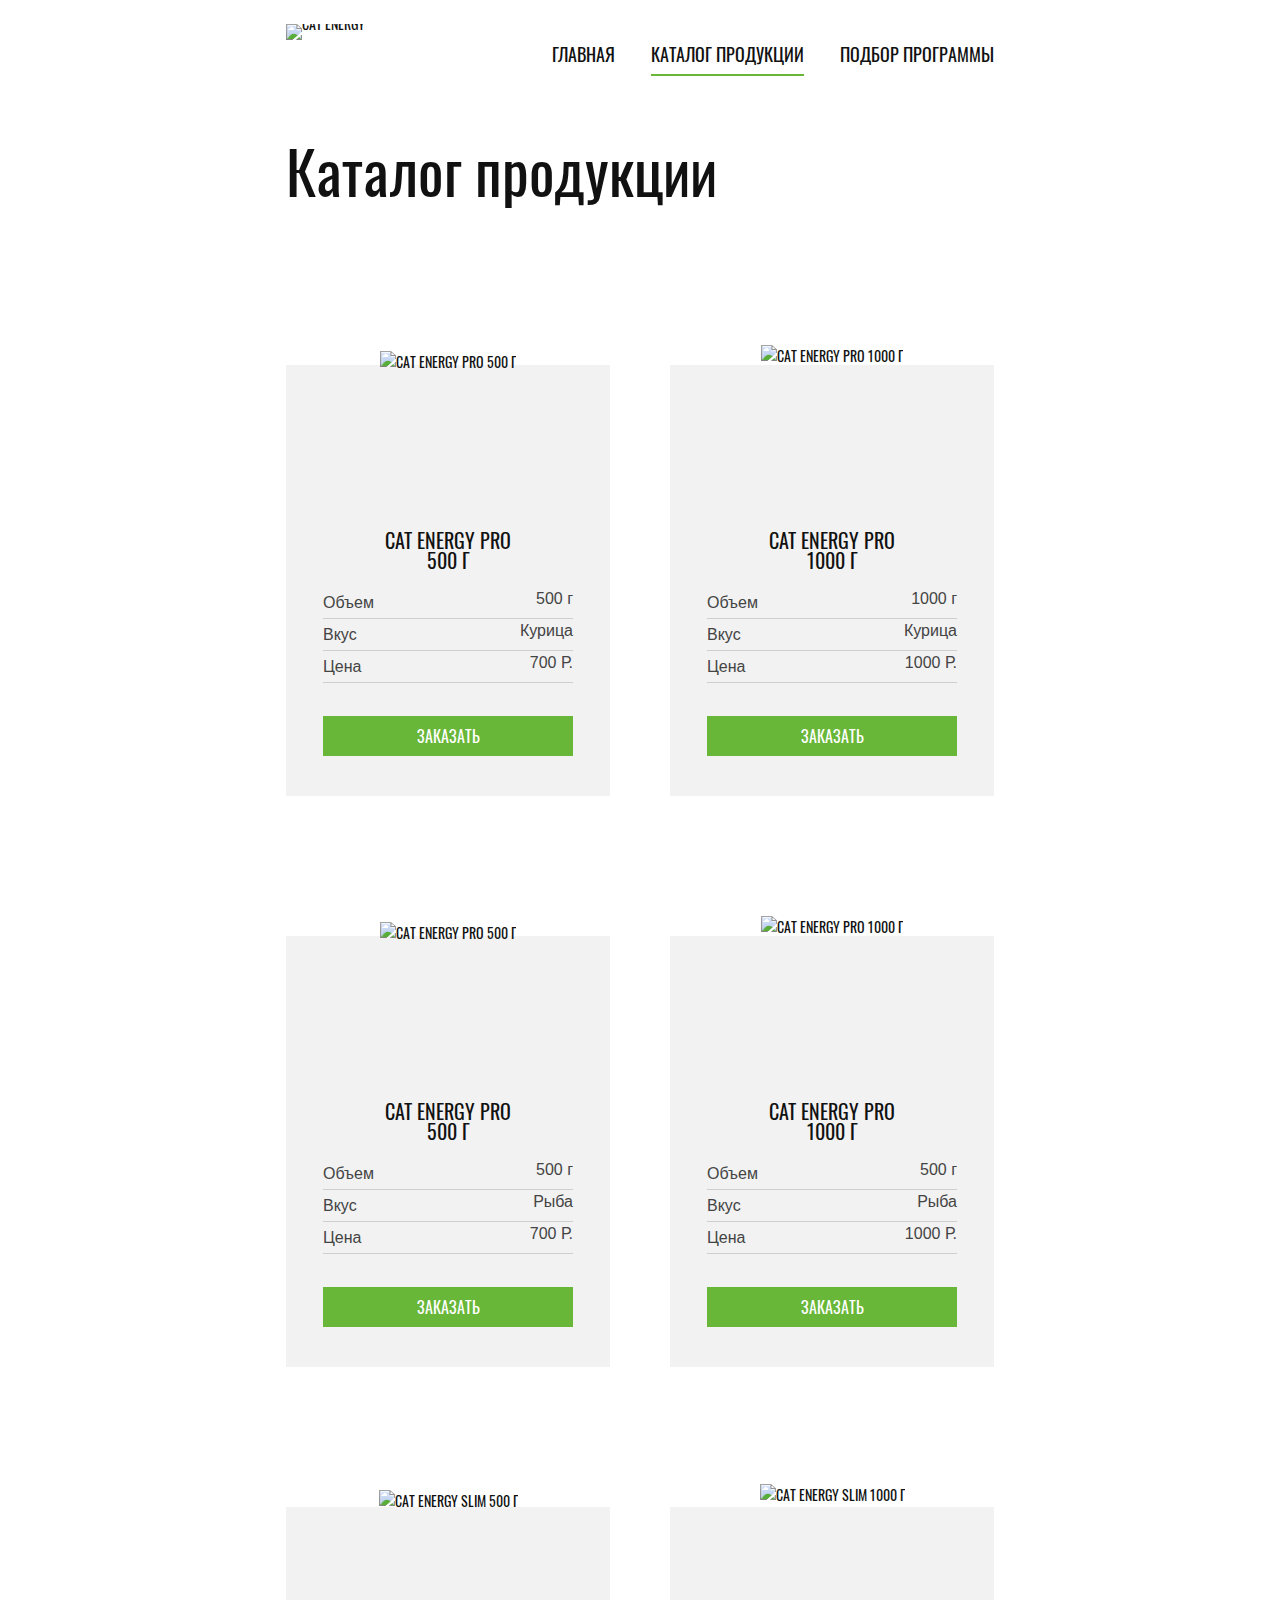
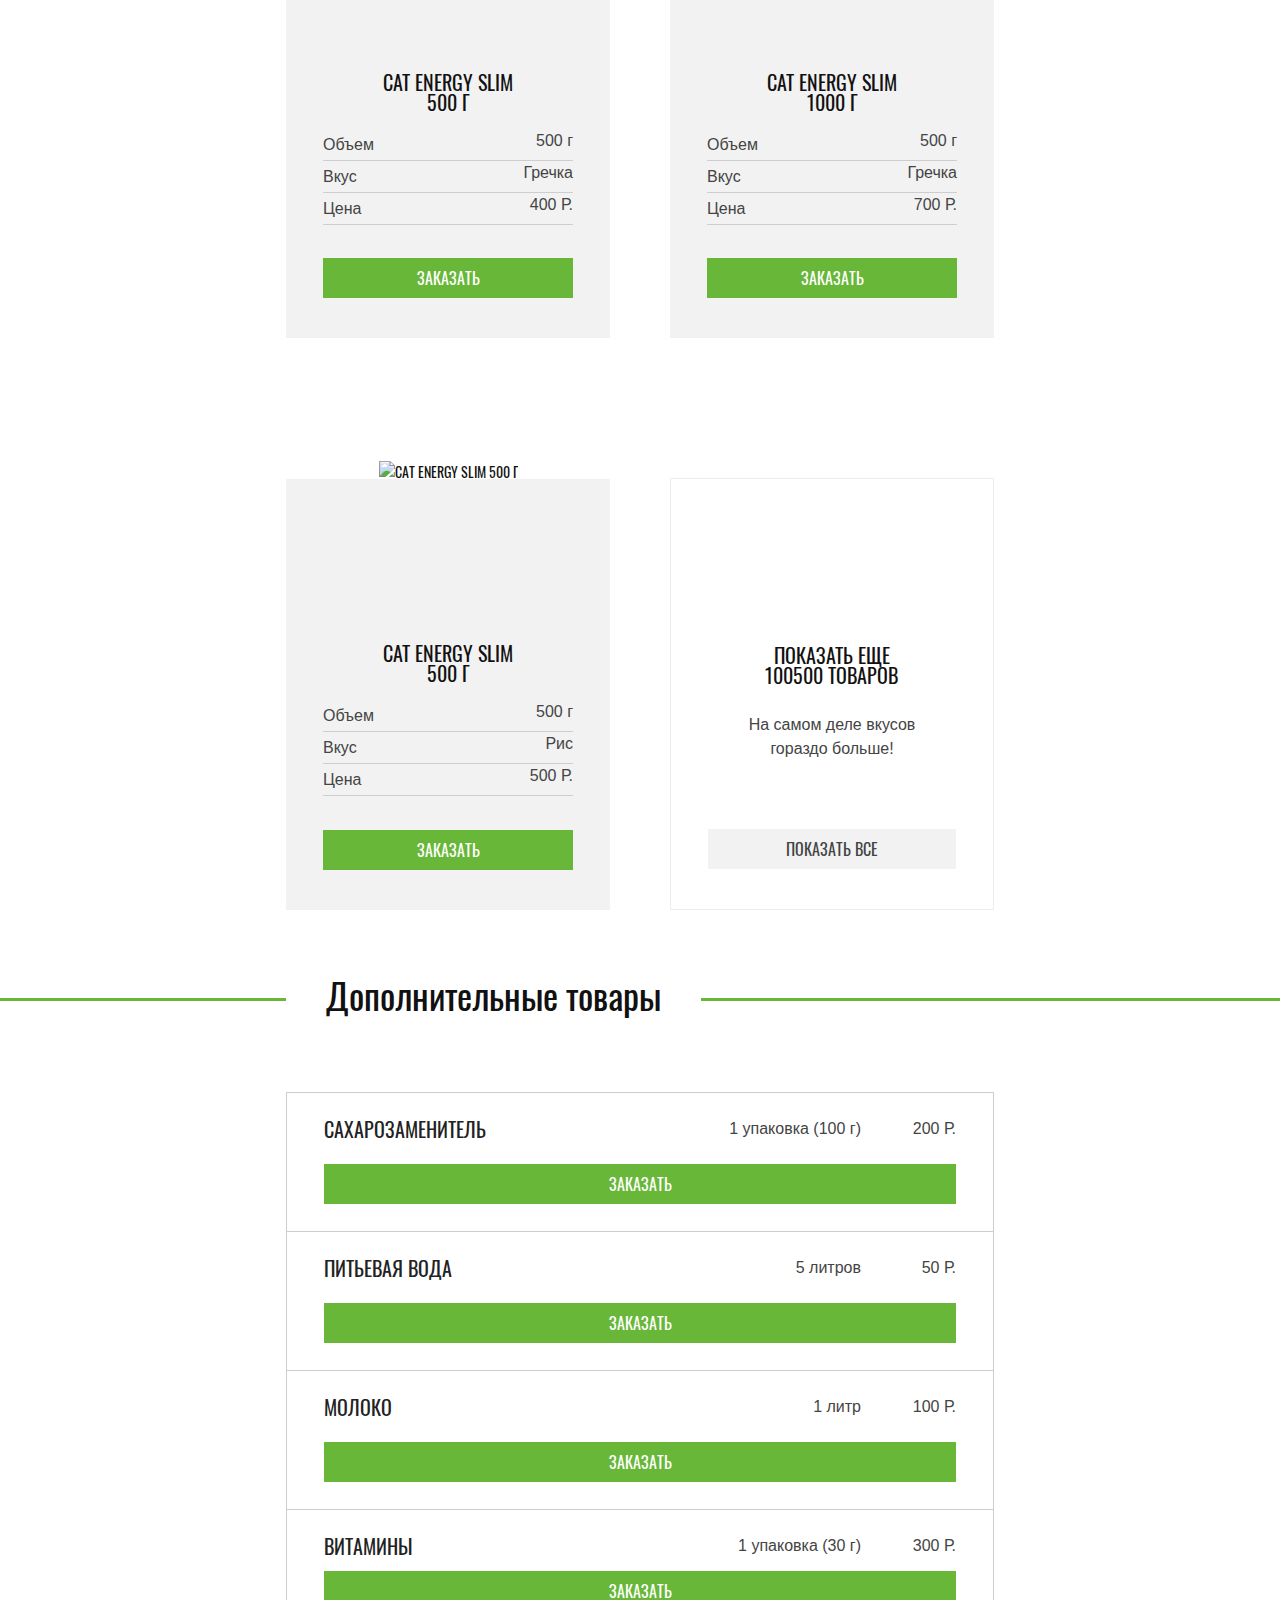
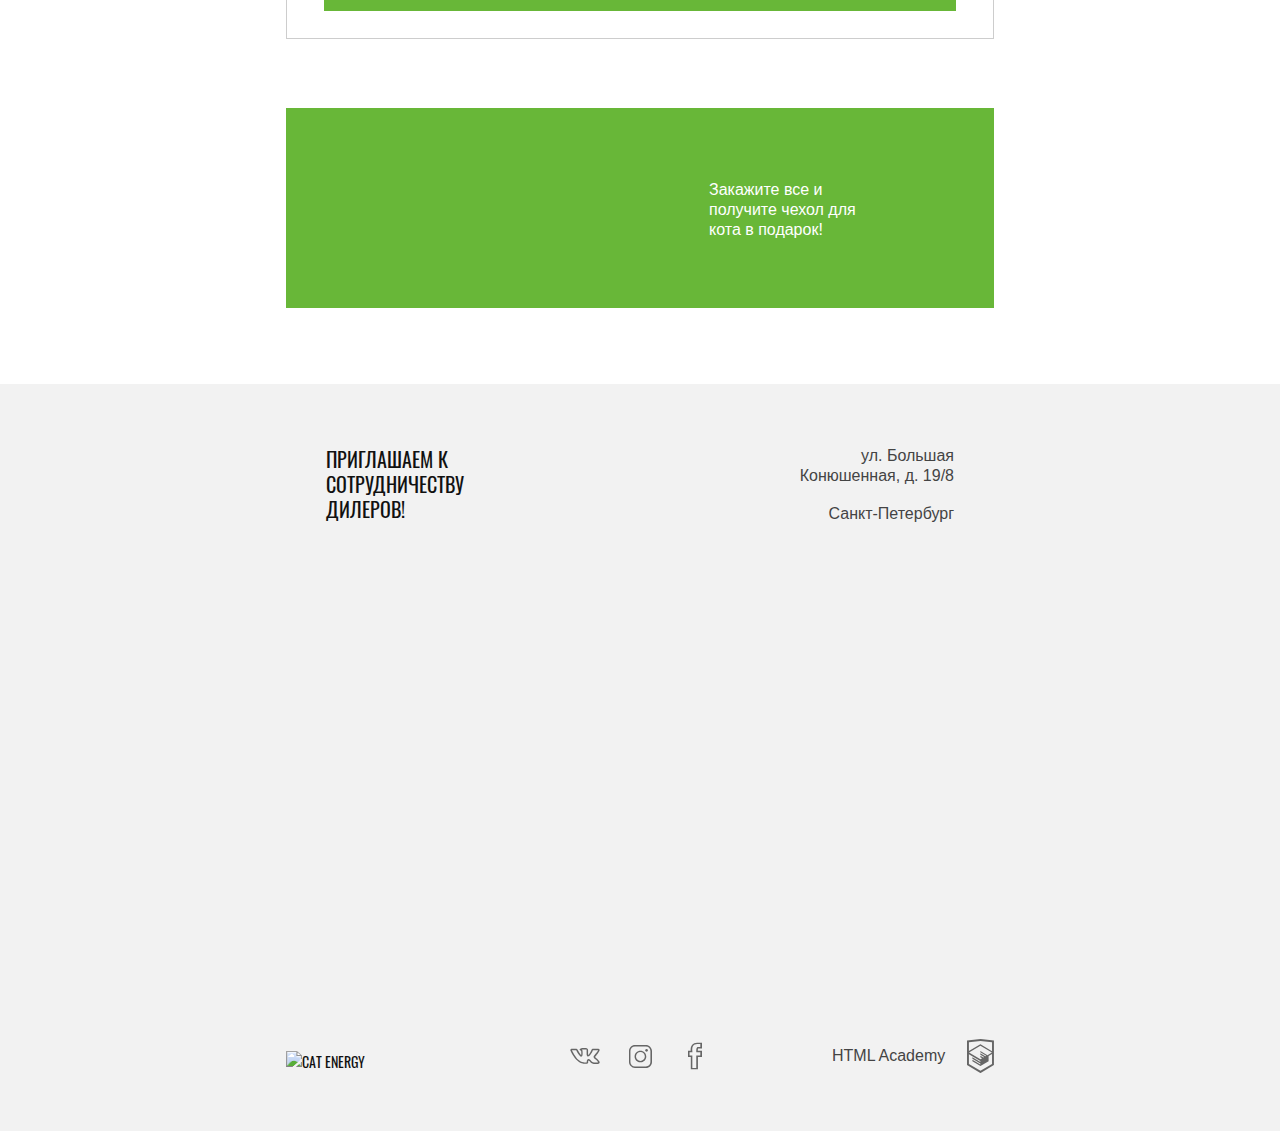
==== catalog.html @ ee19ad6d "Загружаем файлы" ====
<!DOCTYPE html>
<html lang="ru">
  <head>
    <meta charset="utf-8">
    <title>HTML Academy: Кэт энерджи</title>
    <link rel="stylesheet" href="css/style.min.css">
    <meta name="viewport" content="width=device-width,initial-scale=1">
    <link rel="preload" href="fonts/oswaldregular.woff2" as="font">
    <link rel="preload" href="fonts/oswaldmedium.woff2" as="font">
  </head>
  <body>

    <div style="display:none">
      <svg xmlns="http://www.w3.org/2000/svg" xmlns:xlink="http://www.w3.org/1999/xlink"><symbol id="icon-cat-pro" viewBox="0 0 134 56"><path d="M123.1 5.8c1.2-1.9 2.7-3.4 4.5-4.6 1-.7 1.6-.7 2.2.6.8 1.9 1.5 3.9.9 6-.2.8-.1 1.4.4 2.1.6.8 1.1 1.6 1.6 2.3 1.3 1.9 1.8 3.9.9 6.2-.4 1-.4 2-.2 3.1.2 1 .2 2 0 3-.3 1.6-1.1 2.7-2.7 3.2-1.3.3-2.4.9-3.2 2-.2.3-.5.5-.9.5-1.2.2-4.2-2.5-4.2-3.7v-.6c.1-3.6-.1-3.9-3.4-5.4-.7-.3-1.3-.6-1.8-1.2-.6-.8-1.4-.7-2.3-.4-.8.4-1.4.9-1.3 1.9.3 2.4.4 4.8.3 7.3 0 .3.1.6.2.8 3.1 4.5 4.3 9.8 5.8 14.9 1.2 3.9 3.4 6 7.4 6.3.6 0 1.3.2 1.9.3 1.8.3 2.9 1.5 3.4 3.2.7 2.1.3 2.6-1.8 2.6h-6.5c-.9 0-1.6-.2-2.3-.8-1-1-2.2-1.4-3.4-2-1.3-.6-2.6-1.3-3.4-2.6-1.1-1.7-2.6-3.1-4-4.5-2.8-2.9-5.8-5.7-8.4-8.7-1.9-2.2-3.2-4.6-3.2-7.6 0-.9-.2-1.3-1.2-.9-.3.2-.7.3-1 .3-2.8 0-4.2 1.7-5.2 4.2-.9 2.1-2.1 4.1-3.2 6.2-.5 1.1-1 2.6-1 4.2 0 2.4.6 3.2 2.8 4 1.4.5 2.7 1 3.4 2.4.8 1.6.6 2-1.1 2.1h-6.8c-.9 0-1.5-.3-1.9-1.1l-1.8-3c-1-1.7-1.4-3.4-.7-5.4.6-1.7.3-3.6.1-5.3-.4-2.6 0-4.9 1.7-7 .6-.7.6-1-.4-1.2-4.1-.8-8-2.3-11.8-4.1 0 0-.1 0-.1-.1-3.2-1.2-3.8-1-4.7 2.3-.8 2.8-1.6 5.6-2.2 8.5-.7 3.2.1 6.2 1.1 9.2.4 1.2 1.6 1.1 2.5 1.4 2 .6 3.7 1.4 4.5 3.5.7 1.6.6 1.8-1.1 1.8-1.7 0-3.4-.1-5.2 0-1.6.1-2.8-.5-4.2-1.4-4.8-3.2-6.2-8.1-6.6-13.4-.2-3.3-2-5.9-4.1-8.4-.4-.5-.8-.7-1.4-.3-2.1 1.3-4.5 2.1-6.7 3-4.8 1.8-9 4.6-12.2 8.8-1.2 1.5-1.9 3.2-2.2 5.1-.3 1.8.2 2.6 2 3.1 1.9.6 2.7 1.5 2.9 3.4.1.8-.2 1.2-1 1.2h-8.1c-.6 0-1-.4-1.3-.8-1.3-1.6-1.9-3.5-1.9-5.5-.1-3.5.3-6.9.9-10.3.4-2.1 1.4-3.8 3.4-4.8 5.9-2.8 9-8.1 11.8-13.6.6-1.1.1-1.3-.9-1.2-2.9.3-5.4 1.6-7.7 3.2-3 2.1-5.7 4.6-8.3 7.1-2.9 2.7-6.2 4.6-10.3 4.9C3.1 32.5-.3 28.4 0 21.8c.1-2.3.9-4.4 2.4-6.1 1.2-1.3 2.6-2 4.5-1.5 1.5.4 1.9 1.2 1.3 2.7-.3.6-.7 1.1-1 1.7-.4.6-.8 1.3-1 2-1.1 3 .4 5.1 3.5 5.4 3.3.3 6-1.1 8.5-3.1 3-2.4 5.7-5.2 8-8.3 3.7-4.8 8.5-7.3 14.4-8.1 2.3-.3 4.3-1.3 6.5-1.9 4.1-1.2 8.3-1.9 12.7-1.8 2 .1 3.9-.3 5.8-1.1 4.9-2 10-2 15.1-1 4 .8 8 1.8 11.9 2.8 2.2.5 4.7.3 7-.2 4.4-1 8.9-1.9 13.4-2 3-.1 5.9.4 8.6 1.7 2 .9 2 .9 1.5 2.8z"></path></symbol><symbol id="icon-cat-slim" viewBox="0 0 70 97"><path d="M54.8 0h-.4c-.7.4-1.1.9-1.4 1.6-.6 1.1-1 2.3-1.3 3.4-.2.8-.7 1.2-1.5 1.3-2.3.4-4 1.7-5.2 3.7-.7 1.3-1.3 2.6-1.8 3.9-1.4 3.7-2.5 7.5-3.8 11.2-.7 1.9-.8 1.9-2.7 1.9-2.3 0-2.1-.4-2.1 2.1 0 .8.2 1.2 1.1 1.2.3 0 .7-.1.8.2.1.3-.2.5-.4.7-1.2 1.3-2.7 2-4.3 2.4-1.9.5-3.8.9-5.7 1.5-4.7 1.6-9.1 3.8-12.6 7.6-2.1 2.3-3.5 5-4.7 7.8-3.8 8.7-5.6 17.8-7 27-.6 4.3-1.1 8.6-1.5 13C.2 92.7 0 94.8 0 97h33.3c.1-.5-.1-.9-.2-1.3-.7-1.8-2.1-2.7-3.8-3.1-.7-.2-.8-.4-.4-.9.7-.9 1.2-2 1.6-3.1 1.6-4.8 2.3-9.8 3.1-14.8.6-3.8 1.5-7.4 3.4-10.8 1.5-2.5 3.3-4.6 5.6-6.4.8-.6.9-.6 1 .4.1.7.1 1.4.2 2.2.3 4.7.3 9.5-.2 14.2-.3 3.7-.5 7.4-.2 11 .4 4.3 1.2 8.4 2.2 12.6h13.3c-.3-2.2-2.1-4-4.2-4.4-1.3-.2-2.5-.1-3.8.2-.6.1-.8 0-.9-.6-.4-5.3-.1-10.6 1-15.8 1.3-6 2.4-12.1 3.1-18.2.3-2.5 1-4.8 2.3-7 1.2-2.1 2.2-4.3 3.4-6.5.9-1.7 1.1-3.4.4-5.2-.3-.7-.5-1.4-.9-2.1-1-2-2-3.9-2.9-5.9-.5-1-.4-1.1.7-1.1 1.6 0 1.6 0 1.7-1.6v-.7c0-.7-.3-1.1-1-1h-1.5c-.7 0-.9-.3-.7-1 .6-2.3 2.8-4.1 5.1-4.4 2.2-.3 4.4 0 6.6.4.6.1 1 0 1.3-.6.4-1 .8-2 1.3-3 .2-.4.2-.8-.1-1.1-3.2-4.2-6.7-8-11.4-10.4-.5-.3-.8-.6-.9-1.1-.3-1.4-.7-2.8-1.3-4.2-.3-.7-.6-1.3-1.4-1.7z"></path></symbol><symbol id="icon-close" viewBox="0 0 18 18"><path d="M18 1.3L16.7 0 9 7.7 1.3 0 0 1.3 7.7 9 0 16.7 1.3 18 9 10.3l7.7 7.7 1.3-1.3L10.3 9z"></path></symbol><symbol id="icon-fb" viewBox="0 0 10 19"><path d="M7.1 19H2v-8.8H0V5.8h1.9c-.1-2 .2-3.4 1.1-4.4C3.8.5 5 .1 6.5 0H10v4.2H7.2c-.1.2-.2.8-.2 1.6h3v4.4H7.1V19zm-4-1h2.8V9.1h2.9V6.8H5.9v-.5c0-1.4 0-2.6.7-3.1l.1-.1h2.1V1H6.5c-1.2.1-2 .4-2.6 1-.8.8-1 2.3-.8 4.2l.1.6H1.1v2.3h2V18z" fill="currentColor"></path></symbol><symbol id="icon-gift" viewBox="0 0 55.5 60"><path d="M52.3 12.2h-7c.5-.7.8-1.4 1.1-2.2.6-2 .4-4.1-.6-5.9-1-1.8-2.6-3.1-4.6-3.7-2-.6-4.1-.4-5.9.6-3.6 2-6.2 6.1-7.6 9-1.4-2.9-4-7.1-7.6-9-3.8-2-8.5-.6-10.5 3.1-1.4 2.7-1.2 5.8.5 8.1h-7c-1.7 0-3.1 1.4-3.1 3.1v9.4c0 1.7 1.4 3.1 3.1 3.1H4v26.1c0 3.3 2.7 6 6 6h35.5c3.3 0 6-2.7 6-6V27.8h.8c1.7 0 3.1-1.4 3.1-3.1v-9.4c.1-1.7-1.3-3.1-3.1-3.1zM36.5 3c1.3-.7 2.7-.8 4.1-.4 1.3.4 2.4 1.3 3.1 2.6.7 1.3.8 2.7.4 4.1-.4 1.2-1.1 2.2-2.2 2.9H29.4C30.5 9.6 33 5 36.5 3zM11.7 5.2C13.2 2.6 16.4 1.6 19 3c3.5 1.9 6 6.6 7.1 9.1H13.5c-2.3-1.4-3.1-4.5-1.8-6.9zm14.8 22.6v13.7H6.4V27.8h20.1zM6.4 53.9v-10h20.2v13.7H10c-2 0-3.6-1.7-3.6-3.7zm39.1 3.7H28.9V43.9h20.2v10c0 2-1.6 3.7-3.6 3.7zm3.6-16.1H28.9V27.8h20.2v13.7zm4-16.8c0 .4-.3.7-.7.7H3.2c-.4 0-.7-.3-.7-.7v-9.4c0-.4.3-.7.7-.7h49.2c.4 0 .7.3.7.7v9.4z" fill="#fff"></path></symbol><symbol id="icon-htmlacademy-svg" viewBox="0 0 27 34"><path d="M13.62.017L13.472 0 0 1.412v24.661l13.473 8.017 13.43-7.99.042-.025V1.412L13.62.017zm11.399 12.11L13.495 5.334l-.001-.104-.087.05-.088-.056v.109L1.925 12.118V3.147l11.548-1.212L25.02 3.147v8.98zm-11.614-5.34L24.923 13.5l-4.479 2.64-7.093-4.221-.014 1.415 5.904 3.513-.86.507-5.03-2.992-.014 1.415 3.827 2.275-.782.523-3.031-1.787-.014 1.413 1.853 1.091-1.8 1.081-11.356-6.751 11.371-6.835zm-11.48 8.34l11.411 6.791.016 1.044-7.942-4.728-.015 1.416 7.979 4.795.018 1.076-7.973-4.74-.013 1.414 8.021 4.822.046.025 8.143-4.872-.011-5.177 3.415-2.036v10.021L13.472 31.85 1.925 24.979v-9.852z" fill="currentColor"></path></symbol><symbol id="icon-insta" viewBox="0 0 16.1 16"><style>.st0{fill:currentColor}</style><path class="st0" d="M11.8 1C13.6 1 15 2.4 15 4.2v7.7c0 1.7-1.4 3.1-3.1 3.1H4.2C2.4 15 1 13.6 1 11.8V4.2C1 2.4 2.4 1 4.2 1h7.6m0-1H4.2C1.9 0 0 1.9 0 4.2v7.7C0 14.1 1.9 16 4.2 16h7.7c2.3 0 4.2-1.9 4.2-4.2V4.2C16 1.9 14.1 0 11.8 0z"></path><path class="st0" d="M8 4.9c1.7 0 3.1 1.4 3.1 3.1S9.7 11.1 8 11.1 4.9 9.7 4.9 8 6.3 4.9 8 4.9m0-1C5.7 3.9 3.9 5.7 3.9 8s1.8 4.1 4.1 4.1 4.1-1.8 4.1-4.1S10.3 3.9 8 3.9z"></path><circle class="st0" cx="12.3" cy="3.7" r=".9"></circle></symbol><symbol id="icon-mail" viewBox="0 0 17 13"><path d="M15.6 11.6H1.4V5.8H0V13h17V5.8h-1.4v5.8zM0 0v2.3l8.5 7.1L17 2.3V0H0zm15.6 1.6L8.5 7.5 1.4 1.6v-.2h14.2v.2z" fill="currentColor"></path></symbol><symbol id="icon-mobile-menu" viewBox="0 0 24 18"><path d="M0 16h24v2H0zm0-8h24v2H0zm0-8h24v2H0z"></path></symbol><symbol id="icon-phone" viewBox="0 0 20 20"><path d="M17.9 9.4H9.4v1.2h8.5l-2.1 2.1.9.9 3.1-3.1c.2-.2.2-.6 0-.9l-3.1-3.1-.9.9 2.1 2zm-9.8 10v-6.2c0-.3-.3-.6-.6-.6H3.1c0 .7.6 1.2 1.2 1.2h2.5v5H3.1c-1 .1-1.8-.7-1.9-1.7v-14c0-1 .8-1.8 1.7-1.8h3.9v5H4.4c-.7 0-1.2.6-1.2 1.2h4.4c.3 0 .6-.3.6-.6V.6C8.1.3 7.8 0 7.5 0H3.1C1.5-.1.1 1.2 0 2.9v13.9c-.1 1.7 1.2 3.1 2.9 3.1h4.6c.3.1.6-.2.6-.5z" fill="currentColor"></path></symbol><symbol id="icon-plus-mobile" viewBox="0 0 30 30"><path class="st0" fill="#222" fill-opacity=".2" d="M30 14H16V0h-2v14H0v2h14v14h2V16h14z"></path></symbol><symbol id="icon-plus" viewBox="0 0 60 60"><path class="st0" fill="#222" fill-opacity=".2" d="M60 29.5H30.5V0h-1v29.5H0v1h29.5V60h1V30.5H60z"></path></symbol><symbol id="icon-right-arrow-long" viewBox="0 0 24.2 11"><path fill="#3f4242" d="M17.6 0l6.6 5.5-6.6 5.5V6.6H0V4.4h17.6z"></path></symbol><symbol id="icon-right-arrow-verylong" viewBox="0 0 32 11"><path fill="#3f4242" d="M25.4 0L32 5.5 25.4 11V6.6H0V4.4h25.4z"></path></symbol><symbol id="icon-tick" viewBox="0 0 21.1 15.5"><path fill="#68b738" d="M20.1 0L7.7 13.3 1 6.1 0 7.2l7.6 8.2.1.1L21 1.2l.1-.1z"></path></symbol><symbol id="icon-vk" viewBox="0 0 22 12"><path d="M17.6 12c-.3 0-.9-.1-1.5-.5-.5-.3-.9-.7-1.3-1.2-.3-.3-.9-.9-1.1-.9-.2.1-.4.7-.3 1.2 0 .1 0 .6-.3.9-.3.3-.8.4-.9.4h-1.4c-.7 0-3.2-.2-5.4-2.3C2.5 7.1.2 2.2.1 2 0 1.6-.1 1.2.2.9s.8-.4 1-.4h3.1c.1 0 .4.1.7.3.3.2.4.5.5.6.7 1.5 1.5 2.8 2.6 4 .1-.4.2-1.4.1-2.3 0-.4-.1-.8-.2-1-.1-.1-.3-.2-.5-.2l-.6-.5c0-.5.5-.9.9-1.1.5-.2 1.3-.3 2.3-.3h.5c.9 0 1.2.1 1.6.1 1.2.3 1.2 1.3 1.1 2.5v1.6c0 .3 0 .8.1 1 .2-.1.6-.5 1.5-1.9.6-.9 1-1.9 1.1-2.1.1-.3.4-.7 1.2-.7h3.4c.7 0 1.2.2 1.3.7.2.5.1 1.3-1.7 3.5-.3.3-.5.6-.7.9-.5.4-.9 1-.9 1.1s.5.5.9.9c1.1.9 1.9 1.7 2.2 2.3.4.6.3 1 .2 1.3-.3.7-1.2.7-1.4.8h-2.9zm-3.9-3.7c.7 0 1.2.6 1.8 1.2.4.4.7.8 1.1 1 .5.3 1 .3 1 .3h2.9c.1 0 .3-.1.4-.1 0 0 0-.1-.1-.1-.3-.5-1-1.3-2-2.1-.9-.7-1.3-1.1-1.4-1.7 0-.6.4-1.1 1.2-2.1.2-.2.4-.5.7-.8 1.1-1.4 1.4-2 1.5-2.3h-3.9c0 .4-.5 1.5-1.1 2.4-1.4 2.1-2 2.4-2.5 2.4-.1 0-.3 0-.4-.1-.7-.4-.7-1.4-.7-2.1V2.6c.1-1.3 0-1.3-.3-1.4-.3-.1-.5-.1-1.4-.1H10c-.5 0-1 0-1.4.1l.2.2c.4.5.4 1.5.4 1.7.1 1.3 0 2.9-.7 3.3-.1 0-.2.1-.4.1-.6 0-1.3-.7-2.5-2.5C5 2.9 4.5 1.8 4.5 1.8s0-.1-.1-.1-.2-.1-.2-.1h-3c.4.9 2.5 5 4.8 7.2 2 1.9 4.3 2 4.7 2h1.4s.2 0 .2-.1v-.1c0-.2 0-2 1.2-2.3h.2z" fill="currentColor"></path></symbol></svg>
    </div>

    <header class="page-header">
      <div class="page-header__wrapper">
        <a class="page-header__link" href="index.html">
          <picture>
            <source media="(min-width: 1300px)" srcset="img/logo-desktop.svg">
            <source media="(min-width: 768px)" srcset="img/logo-tablet.svg">
            <img class="page-header__logo-image" src="img/logo-mobile.svg" width="191" height="39" alt="Cat Energy">
          </picture>
        </a>
        <button class="page-header__toggle" type="button" aria-label="Открытие навигации"></button>
      </div>
      <nav class="main-nav">
        <div class="main-nav__wrapper">
          <ul class="main-nav__list site-list">
            <li class="site-list__item">
              <a class="site-list__link" href="index.html">Главная</a>
            </li>
            <li class="site-list__item site-list__item--current">
              <a class="site-list__link">Каталог продукции</a>
            </li>
            <li class="site-list__item">
              <a class="site-list__link" href="form.html">Подбор программы</a>
            </li>
          </ul>
        </div>
      </nav>
    </header>

    <main class="page-main page-main--other">
      <h1 class="page-main__title page-main__title--catalog">Каталог продукции</h1>
      <section class="main-products">
        <h2 class="visually-hidden">Список основных товаров</h2>
        <div class="product-item">
          <div class="product-item__image-wrapper">
            <a class="product-item__image-link" href="#">
              <picture>
                <source type="image/webp" media="(min-width: 1300px)" srcset="img/chicken-small-desktop@1x.webp 1x, img/chicken-small-desktop@2x.webp 2x">
                <source type="image/webp" media="(min-width: 768px)" srcset="img/chicken-small-tablet@1x.webp 1x, img/chicken-small-tablet@2x.webp 2x">
                <source type="image/webp" srcset="img/chicken-small-mobile@1x.webp 1x, img/chicken-small-mobile@2x.webp 2x">

                <source media="(min-width: 1300px)" srcset="img/chicken-small-desktop@1x.png 1x, img/chicken-small-desktop@2x.png 2x">
                <source media="(min-width: 768px)" srcset="img/chicken-small-tablet@1x.png 1x, img/chicken-small-tablet@2x.png 2x">
                <img class="product-item__image" src="img/chicken-small-mobile@1x.jpg" srcset="img/chicken-small-mobile@2x.jpg 2x" width="140" height="144" alt="Cat Energy Pro 500 г">
              </picture>
            </a>
          </div>
          <div class="product-item__description">
            <div class="product-item__title">
              <a class="product-item__link" href="#">Cat Energy Pro 500 г</a>
            </div>
            <div class="product-item__property">
              Объем
            </div>
            <div class="product-item__value">
              500 г
            </div>
            <div class="product-item__property">
              Вкус
            </div>
            <div class="product-item__value">
              Курица
            </div>
            <div class="product-item__property">
              Цена
            </div>
            <div class="product-item__value">
              700 Р.
            </div>
          </div>
          <a class="product-item__order-link" href="#">
            Заказать
          </a>
        </div>

        <div class="product-item">
          <div class="product-item__image-wrapper">
            <a class="product-item__image-link" href="#">
              <picture>
                <source type="image/webp" media="(min-width: 1300px)" srcset="img/chicken-big-desktop@1x.webp 1x, img/chicken-big-desktop@2x.webp 2x">
                <source type="image/webp" media="(min-width: 768px)" srcset="img/chicken-big-tablet@1x.webp 1x, img/chicken-big-tablet@2x.webp 2x">
                <source type="image/webp" srcset="img/chicken-big-mobile@1x.webp 1x, img/chicken-big-mobile@2x.webp 2x">

                <source media="(min-width: 1300px)" srcset="img/chicken-big-desktop@1x.png 1x, img/chicken-big-desktop@2x.png 2x">
                <source media="(min-width: 768px)" srcset="img/chicken-big-tablet@1x.png 1x, img/chicken-big-tablet@2x.png 2x">
                <img class="product-item__image" src="img/chicken-big-mobile@1x.jpg" srcset="img/chicken-big-mobile@2x.jpg 2x" width="140" height="144" alt="Cat Energy Pro 1000 г">
              </picture>
            </a>
          </div>
          <div class="product-item__description">
            <div class="product-item__title">
              <a class="product-item__link" href="#">Cat Energy Pro 1000 г</a>
            </div>
            <div class="product-item__property">
              Объем
            </div>
            <div class="product-item__value">
              1000 г
            </div>
            <div class="product-item__property">
              Вкус
            </div>
            <div class="product-item__value">
              Курица
            </div>
            <div class="product-item__property">
              Цена
            </div>
            <div class="product-item__value">
              1000 Р.
            </div>
          </div>
          <a class="product-item__order-link" href="#">
            Заказать
          </a>
        </div>

        <div class="product-item">
          <div class="product-item__image-wrapper">
            <a class="product-item__image-link" href="#">
              <picture>
                <source type="image/webp" media="(min-width: 1300px)" srcset="img/fish-small-desktop@1x.webp 1x, img/fish-small-desktop@2x.webp 2x">
                <source type="image/webp" media="(min-width: 768px)" srcset="img/fish-small-tablet@1x.webp 1x, img/fish-small-tablet@2x.webp 2x">
                <source type="image/webp" srcset="img/fish-small-mobile@1x.webp 1x, img/fish-small-mobile@2x.webp 2x">

                <source media="(min-width: 1300px)" srcset="img/fish-small-desktop@1x.png 1x, img/fish-small-desktop@2x.png 2x">
                <source media="(min-width: 768px)" srcset="img/fish-small-tablet@1x.png 1x, img/fish-small-tablet@2x.png 2x">
                <img class="product-item__image" src="img/fish-small-mobile@1x.jpg" srcset="img/fish-small-mobile@2x.jpg 2x" width="140" height="144" alt="Cat Energy Pro 500 г">
              </picture>
            </a>
          </div>
          <div class="product-item__description">
            <div class="product-item__title">
              <a class="product-item__link" href="#">Cat Energy Pro 500 г</a>
            </div>
            <div class="product-item__property">
              Объем
            </div>
            <div class="product-item__value">
              500 г
            </div>
            <div class="product-item__property">
              Вкус
            </div>
            <div class="product-item__value">
              Рыба
            </div>
            <div class="product-item__property">
              Цена
            </div>
            <div class="product-item__value">
              700 Р.
            </div>
          </div>
          <a class="product-item__order-link" href="#">
            Заказать
          </a>
        </div>

        <div class="product-item">
          <div class="product-item__image-wrapper">
            <a class="product-item__image-link" href="#">
              <picture>
                <source type="image/webp" media="(min-width: 1300px)" srcset="img/fish-big-desktop@1x.webp 1x, img/fish-big-desktop@2x.webp 2x">
                <source type="image/webp" media="(min-width: 768px)" srcset="img/fish-big-tablet@1x.webp 1x, img/fish-big-tablet@2x.webp 2x">
                <source type="image/webp" srcset="img/fish-big-mobile@1x.webp 1x, img/fish-big-mobile@2x.webp 2x">

                <source media="(min-width: 1300px)" srcset="img/fish-big-desktop@1x.png 1x, img/fish-big-desktop@2x.png 2x">
                <source media="(min-width: 768px)" srcset="img/fish-big-tablet@1x.png 1x, img/fish-big-tablet@2x.png 2x">
                <img class="product-item__image" src="img/fish-big-mobile@1x.jpg" srcset="img/fish-big-mobile@2x.jpg 2x" width="140" height="144" alt="Cat Energy Pro 1000 г">
              </picture>
            </a>
          </div>
          <div class="product-item__description">
            <div class="product-item__title">
              <a class="product-item__link" href="#">Cat Energy Pro 1000 г</a>
            </div>
            <div class="product-item__property">
              Объем
            </div>
            <div class="product-item__value">
              500 г
            </div>
            <div class="product-item__property">
              Вкус
            </div>
            <div class="product-item__value">
              Рыба
            </div>
            <div class="product-item__property">
              Цена
            </div>
            <div class="product-item__value">
              1000 Р.
            </div>
          </div>
          <a class="product-item__order-link" href="#">
            Заказать
          </a>
        </div>

        <div class="product-item">
          <div class="product-item__image-wrapper">
            <a class="product-item__image-link" href="#">
              <picture>
                <source type="image/webp" media="(min-width: 1300px)" srcset="img/buckwheat-small-desktop@1x.webp 1x, img/buckwheat-small-desktop@2x.webp 2x">
                <source type="image/webp" media="(min-width: 768px)" srcset="img/buckwheat-small-tablet@1x.webp 1x, img/buckwheat-small-tablet@2x.webp 2x">
                <source type="image/webp" srcset="img/buckwheat-small-mobile@1x.webp 1x, img/buckwheat-small-mobile@2x.webp 2x">

                <source media="(min-width: 1300px)" srcset="img/buckwheat-small-desktop@1x.png 1x, img/buckwheat-small-desktop@2x.png 2x">
                <source media="(min-width: 768px)" srcset="img/buckwheat-small-tablet@1x.png 1x, img/buckwheat-small-tablet@2x.png 2x">
                <img class="product-item__image" src="img/buckwheat-small-mobile@1x.jpg" srcset="img/buckwheat-small-mobile@2x.jpg 2x" width="140" height="144" alt="Cat Energy Slim 500 г">
              </picture>
            </a>
          </div>
          <div class="product-item__description">
            <div class="product-item__title">
              <a class="product-item__link" href="#">Cat Energy Slim 500 г</a>
            </div>
            <div class="product-item__property">
              Объем
            </div>
            <div class="product-item__value">
              500 г
            </div>
            <div class="product-item__property">
              Вкус
            </div>
            <div class="product-item__value">
              Гречка
            </div>
            <div class="product-item__property">
              Цена
            </div>
            <div class="product-item__value">
              400 Р.
            </div>
          </div>
          <a class="product-item__order-link" href="#">
            Заказать
          </a>
        </div>

        <div class="product-item">
          <div class="product-item__image-wrapper">
            <a class="product-item__image-link" href="#">
              <picture>
                <source type="image/webp" media="(min-width: 1300px)" srcset="img/buckwheat-big-desktop@1x.webp 1x, img/buckwheat-big-desktop@2x.webp 2x">
                <source type="image/webp" media="(min-width: 768px)" srcset="img/buckwheat-big-tablet@1x.webp 1x, img/buckwheat-big-tablet@2x.webp 2x">
                <source type="image/webp" srcset="img/buckwheat-big-mobile@1x.webp 1x, img/buckwheat-big-mobile@2x.webp 2x">

                <source media="(min-width: 1300px)" srcset="img/buckwheat-big-desktop@1x.png 1x, img/buckwheat-big-desktop@2x.png 2x">
                <source media="(min-width: 768px)" srcset="img/buckwheat-big-tablet@1x.png 1x, img/buckwheat-big-tablet@2x.png 2x">
                <img class="product-item__image" src="img/buckwheat-big-mobile@1x.jpg" srcset="img/buckwheat-big-mobile@2x.jpg 2x" width="140" height="144" alt="Cat Energy Slim 1000 г">
              </picture>
            </a>
          </div>
          <div class="product-item__description">
            <div class="product-item__title">
              <a class="product-item__link" href="#">Cat Energy Slim 1000 г</a>
            </div>
            <div class="product-item__property">
              Объем
            </div>
            <div class="product-item__value">
              500 г
            </div>
            <div class="product-item__property">
              Вкус
            </div>
            <div class="product-item__value">
              Гречка
            </div>
            <div class="product-item__property">
              Цена
            </div>
            <div class="product-item__value">
              700 Р.
            </div>
          </div>
          <a class="product-item__order-link" href="#">
            Заказать
          </a>
        </div>

        <div class="product-item">
          <div class="product-item__image-wrapper">
            <a class="product-item__image-link" href="#">
              <picture>
                <source type="image/webp" media="(min-width: 1300px)" srcset="img/rice-small-desktop@1x.webp 1x, img/rice-small-desktop@2x.webp 2x">
                <source type="image/webp" media="(min-width: 768px)" srcset="img/rice-small-tablet@1x.webp 1x, img/rice-small-tablet@2x.webp 2x">
                <source type="image/webp" srcset="img/rice-small-mobile@1x.webp 1x, img/rice-small-mobile@2x.webp 2x">

                <source media="(min-width: 1300px)" srcset="img/rice-small-desktop@1x.png 1x, img/rice-small-desktop@2x.png 2x">
                <source media="(min-width: 768px)" srcset="img/rice-small-tablet@1x.png 1x, img/rice-small-tablet@2x.png 2x">
                <img class="product-item__image" src="img/rice-small-mobile@1x.jpg" srcset="img/rice-small-mobile@2x.jpg 2x" width="140" height="144" alt="Cat Energy Slim 500 г">
              </picture>
            </a>
          </div>
          <div class="product-item__description">
            <div class="product-item__title">
              <a class="product-item__link" href="#">Cat Energy Slim 500 г</a>
            </div>
            <div class="product-item__property">
              Объем
            </div>
            <div class="product-item__value">
              500 г
            </div>
            <div class="product-item__property">
              Вкус
            </div>
            <div class="product-item__value">
              Рис
            </div>
            <div class="product-item__property">
              Цена
            </div>
            <div class="product-item__value">
              500 Р.
            </div>
          </div>
          <a class="product-item__order-link" href="#">
            Заказать
          </a>
        </div>

        <div class="other">
          <a class="other__plus" href="#" aria-label="Показать всё"></a>
          <div class="other__title">
            Показать еще 100500 товаров
          </div>
          <div class="other__text">
            На самом деле вкусов гораздо больше!
          </div>
          <a class="other__link" href="#">Показать все</a>
        </div>
      </section>

      <section class="extra">
        <div class="extra__title-wrapper">
          <h2 class="extra__title">Дополнительные товары</h2>
        </div>

        <div class="extra__wrapper">
          <div class="extra__catalog">
            <div class="product-item product-item--extra">
              <div class="product-item__title product-item__title--extra">
                <a class="product-item__link product-item__link--extra" href="#">Сахарозаменитель</a>
              </div>
              <div class="product-item__property product-item__property--extra">
                1 упаковка (100 г)
              </div>
              <div class="product-item__value product-item__value--extra">
                200 Р.
              </div>
              <a class="product-item__order-link product-item__order-link--extra" href="#">
                Заказать
              </a>
            </div>

            <div class="product-item product-item--extra">
              <div class="product-item__title product-item__title--extra">
                <a class="product-item__link product-item__link--extra" href="#">Питьевая вода</a>
              </div>
              <div class="product-item__property product-item__property--extra">
                5 литров
              </div>
              <div class="product-item__value product-item__value--extra">
                50 Р.
              </div>
              <a class="product-item__order-link product-item__order-link--extra" href="#">
                Заказать
              </a>
            </div>

            <div class="product-item product-item--extra">
              <div class="product-item__title product-item__title--extra">
                <a class="product-item__link product-item__link--extra" href="#">Молоко</a>
              </div>
              <div class="product-item__property product-item__property--extra">
                1 литр
              </div>
              <div class="product-item__value product-item__value--extra">
                100 Р.
              </div>
              <a class="product-item__order-link product-item__order-link--extra" href="#">
                Заказать
              </a>
            </div>

            <div class="product-item product-item--extra">
              <div class="product-item__title product-item__title--extra">
                <a class="product-item__link product-item__link--extra" href="#">Витамины</a>
              </div>
              <div class="product-item__property product-item__property--extra">
                1 упаковка (30 г)
              </div>
              <div class="product-item__value product-item__value--extra">
                300 Р.
              </div>
              <a class="product-item__order-link product-item__order-link--extra" href="#">
                Заказать
              </a>
            </div>
          </div>

          <div class="extra__order-all">
            <div class="extra__text">
              Закажите все и получите чехол для кота в подарок!
            </div>
          </div>
        </div>
      </section>

      <section class="contacts contacts--gray">
        <h2 class="visually-hidden">Как нас найти</h2>
        <div class="contacts__wrapper">
          <div class="contacts__info">
            <div class="contacts__text">
              Приглашаем к сотрудничеству дилеров!
            </div>
            <div class="contacts__text contacts__text--arial">
              <div class="contacts__address">ул. Большая Конюшенная, д. 19/8</div>
              <div class="contacts__city">Санкт-Петербург</div>
            </div>
          </div>
        </div>
        <div class="contacts__map">
          <iframe class="contacts__iframe" src="https://www.google.com/maps/embed?pb=!1m18!1m12!1m3!1d840.3094481617601!2d30.322314435785056!3d59.93871379619788!2m3!1f0!2f0!3f0!3m2!1i1024!2i768!4f13.1!3m3!1m2!1s0x4696310fca145cc1%3A0x42b32648d8238007!2z0JHQvtC70YzRiNCw0Y8g0JrQvtC90Y7RiNC10L3QvdCw0Y8g0YPQuy4sIDE5LzgsINCh0LDQvdC60YIt0J_QtdGC0LXRgNCx0YPRgNCzLCAxOTExODY!5e0!3m2!1sru!2sru!4v1588586360163!5m2!1sru!2sru" height="362" allowfullscreen=""></iframe>
        </div>
      </section>
    </main>

    <footer class="page-footer">
      <div class="page-footer__wrapper">
        <div class="page-footer__logo">
          <a class="page-footer__link" href="index.html">
            <img class="page-footer__logo-image" src="img/logo-footer.svg" width="128" height="24" alt="Cat Energy">
          </a>
        </div>
        <div class="page-footer__social">
          <a class="page-footer__social-item page-footer__social-item--vk" href="#">
            <svg width="22" height="12">
              <use xlink:href="#icon-vk"></use>
            </svg>
            <p class="visually-hidden">Вконтакте</p>
          </a>
          <a class="page-footer__social-item page-footer__social-item--insta" href="#">
            <svg width="17" height="17">
              <use xlink:href="#icon-insta"></use>
            </svg>
            <p class="visually-hidden">Instagram</p>
          </a>
          <a class="page-footer__social-item page-footer__social-item--fb" href="#">
            <svg width="10" height="19">
              <use xlink:href="#icon-fb"></use>
            </svg>
            <p class="visually-hidden">Facebook</p>
          </a>
        </div>
        <div class="page-footer__copyright">
          <a class="page-footer__copyright-link" href="https://htmlacademy.ru/intensive/adaptive">HTML Academy</a>
          <a class="page-footer__copyright-logo" href="https://htmlacademy.ru/intensive/adaptive" aria-label="HTML Academy">
            <svg width="27" height="34">
              <use xlink:href="#icon-htmlacademy-svg"></use>
            </svg>
          </a>
        </div>
      </div>
    </footer>

    <script src="js/nav.js"></script>
    <script src="js/picturefill.js"></script>

  </body>
</html>
---- css/style.min.css ----
@charset "UTF-8";.visually-hidden{position:absolute;clip:rect(0 0 0 0);width:1px;height:1px;margin:-1px}.page-header,.page-header__wrapper{-webkit-box-sizing:border-box;box-sizing:border-box}.page-header{min-width:320px;min-height:65px;border-bottom:1px solid #e7e7e7}.page-header__wrapper{display:-webkit-box;display:-ms-flexbox;display:flex;-webkit-box-pack:justify;-ms-flex-pack:justify;justify-content:space-between;width:280px;margin:0 auto;padding-top:11px;padding-bottom:16.3px}.page-header__link{display:block;line-height:0}.page-header__link:hover{opacity:.8}.page-header__link:active,.site-list__link:hover{opacity:.6}.page-header__toggle{display:none;width:25px;height:18px;padding:0;margin-top:12px;border:0;background-color:transparent;background-image:url(../img/mobile-menu-svg.svg);background-repeat:no-repeat}.page-header__toggle--show{display:block}.page-header__toggle--open{height:19px;background-image:url(../img/m-close-svg.svg);background-repeat:no-repeat;background-position:center;background-size:19px 19px}@media (min-width:768px){.page-header{width:708px;margin:0 auto;padding-top:24px;display:-webkit-box;display:-ms-flexbox;display:flex;-webkit-box-pack:justify;-ms-flex-pack:justify;justify-content:space-between;border:0}.page-header__logo-image{width:174px;height:auto}.page-header__wrapper{width:auto;padding:0;margin:0}.page-header__toggle{display:none}}@media (min-width:1300px){.page-header{position:relative;z-index:2;width:1220px;min-height:142px;padding-top:53px}.page-header__logo-image{width:203px;height:auto}}.site-list{display:block;margin:0;padding:0;font-size:20px;font-weight:500;list-style:none}.site-list--close{display:none}.site-list__item{-webkit-box-sizing:border-box;box-sizing:border-box;height:66px;display:-webkit-box;display:-ms-flexbox;display:flex;-webkit-box-pack:center;-ms-flex-pack:center;justify-content:center;-webkit-box-align:center;-ms-flex-align:center;align-items:center;border-top:1px solid #e7e7e7;text-align:center}.site-list__link{line-height:20px}.site-list__link:active{opacity:.3}@media (min-width:768px){.site-list{min-height:60px;display:-webkit-box;display:-ms-flexbox;display:flex;-webkit-box-align:center;-ms-flex-align:center;align-items:center;font-size:18px;line-height:25px;font-weight:400}.site-list__item{-webkit-box-sizing:border-box;box-sizing:border-box;margin-left:36px;height:44px;border:0}.site-list__item--current{border-bottom:2px solid #68b738;border-top:2px solid transparent}}@media (min-width:1300px){.site-list{min-height:60px;display:-webkit-box;display:-ms-flexbox;display:flex;-webkit-box-align:center;-ms-flex-align:center;align-items:center;font-size:20px;font-weight:400}.site-list__item--index-current{border-bottom:2px solid #fff}.site-list__link--index{color:#fff}}.page-main{position:relative;display:block;padding-top:27px;background-image:url(../img/index-background-mobile@1x.jpg);background-repeat:no-repeat;background-size:100% auto}@media (-webkit-min-device-pixel-ratio:1.5),(min-resolution:144dpi),(min-resolution:1.5dppx){.page-main{background-image:url(../img/index-background-mobile@2x.jpg)}}.page-main::before{content:"";position:absolute;z-index:-1;top:0;right:0;width:100%;padding-top:90%;background-color:#68b738}.page-main--other{background-image:none}.page-main--other::before{display:none}.page-main__title{width:280px;margin:0 auto;font-weight:400;font-size:36px;text-transform:none;line-height:36px;text-align:center;color:#fff}.page-main__title--catalog,.page-main__title--form{margin-bottom:40px;color:#111;text-align:left}.page-main__title--form{margin-bottom:35px}@media (min-width:768px){.page-main,.page-main--other{padding-top:58px;background-image:none}.page-main::before{display:none}.page-main--other{padding-top:56px}.page-main__title{width:528px;font-size:60px;line-height:60px;text-align:left;color:#111}.page-main__title--catalog,.page-main__title--form{width:708px;margin:0 auto 83px;text-align:left}.page-main__title--form{margin:0 auto 56px}}@media (min-width:1300px){.page-main{z-index:2;position:relative;padding-top:80px;background-image:url(../img/index-can-desktop@1x.png);background-repeat:no-repeat;background-size:552px auto;background-position:top right 328px}}@media (min-width:1300px) and (-webkit-min-device-pixel-ratio:1.5),(min-width:1300px) and (min-resolution:144dpi),(min-width:1300px) and (min-resolution:1.5dppx){.page-main{background-image:url(../img/index-can-desktop@2x.png);background-size:552px auto;background-position:top right 328px}}@media (min-width:1300px){.page-main--other{padding-top:46px;background-image:none}.page-main__title{-webkit-box-sizing:border-box;box-sizing:border-box;width:1060px;margin:0 auto;padding-right:530px}.page-main__title--catalog,.page-main__title--form{width:1220px;margin:0 auto 83px;text-align:left}.page-main__title--form{margin:0 auto 56px}}.search-program{-webkit-box-sizing:border-box;box-sizing:border-box;width:280px;height:403px;margin:0 auto;display:-webkit-box;display:-ms-flexbox;display:flex;-webkit-box-orient:vertical;-webkit-box-direction:normal;-ms-flex-direction:column;flex-direction:column;-webkit-box-pack:justify;-ms-flex-pack:justify;justify-content:space-between;padding-top:19px;padding-bottom:22px;color:#fff;background-image:url(../img/index-can-mobile@1x.png);background-repeat:no-repeat;background-position:center}@media (-webkit-min-device-pixel-ratio:1.5),(min-resolution:144dpi),(min-resolution:1.5dppx){.search-program{background-image:url(../img/index-can-mobile@2x.png);background-size:280px auto}}.search-program__title{margin:0;padding:0;text-align:center;font-size:14px;font-weight:400}.search-program__link{background-color:#68b738;text-align:center;color:#fff;line-height:40px}.search-program__link:hover{background-color:#5eaa2f}.search-program__link:active{background-color:#5eaa2f;color:rgba(255,255,255,.3)}@media (min-width:768px){.search-program{padding-top:40px;-webkit-box-pack:start;-ms-flex-pack:start;justify-content:flex-start;width:709px;height:688px;background-image:url(../img/index-can-tablet@1x.jpg);background-position:center top 79px}}@media (min-width:768px) and (-webkit-min-device-pixel-ratio:1.5),(min-width:768px) and (min-resolution:144dpi),(min-width:768px) and (min-resolution:1.5dppx){.search-program{background-image:url(../img/index-can-tablet@2x.jpg);background-size:709px auto}}@media (min-width:768px){.search-program__title{margin-left:90px;margin-bottom:47px;font-size:20px;line-height:20px;text-align:left;color:#111}.search-program__link{width:245px;margin-left:90px;font-size:20px;line-height:52px}}@media (min-width:1300px){.search-program{width:1060px;height:434px;margin:0 auto;padding-top:42px;background-image:none}.search-program__title{margin-left:0;margin-bottom:52px}.search-program__link{margin-left:0}}.program-block{margin-bottom:18px}.program-block__item{position:relative;-webkit-box-sizing:border-box;box-sizing:border-box;width:280px;min-height:266px;margin-top:0;margin-left:auto;margin-right:auto;padding:30px 20px 17px;display:-webkit-box;display:-ms-flexbox;display:flex;-webkit-box-orient:vertical;-webkit-box-direction:normal;-ms-flex-direction:column;flex-direction:column;-webkit-box-pack:justify;-ms-flex-pack:justify;justify-content:space-between;background-color:#f2f2f2}.program-block__item:not(:last-child){margin-bottom:20px}.program-block__item::before{content:"";position:absolute;z-index:3;top:24px;left:22px;width:50px;height:50px;border-radius:50%;background-color:#68b738}.program-block__item--pro::after,.program-block__item--slim::after{content:"";position:absolute;z-index:3;top:22px;left:30px;width:35px;height:49px;background-image:url(../img/icon-cat-slim.svg);background-repeat:no-repeat;background-size:100%}.program-block__item--pro::after{top:35px;left:13px;width:67px;height:28px;background-image:url(../img/icon-cat-pro.svg)}.program-block__title{margin:0 0 0 70px;font-weight:400;font-size:24px;line-height:37px}.program-block__text{font-family:"Arial",sans-serif;font-size:14px;line-height:18px;text-transform:none;color:#444}.program-block__link{display:-webkit-box;display:-ms-flexbox;display:flex;-webkit-box-orient:horizontal;-webkit-box-direction:normal;-ms-flex-direction:row;flex-direction:row;-ms-flex-item-align:start;align-self:flex-start;padding-top:15px;border-top:1px solid rgba(0,0,0,.1)}.program-block__link:active{opacity:.3}.program-block__link-text{font-size:16px}.program-block__link-text::after{content:"";display:inline-block;vertical-align:middle;margin-left:8px;width:25px;height:16px;background-image:url(../img/icon-right-arrow-long.svg);background-repeat:no-repeat;background-size:100%}.program-block__link:hover .program-block__link-text::after{width:34px;background-image:url(../img/icon-right-arrow-verylong.svg)}@media (min-width:768px){.program-block{margin-bottom:45px}.program-block__item{width:708px;min-height:372px;padding:80px 285px 62px 52px}.program-block__item:not(:last-child){margin-bottom:30px}.program-block__item::before{top:92px;left:auto;right:62px;width:200px;height:200px}.program-block__item--slim::after{top:80px;left:auto;right:92px;width:141px;height:194px}.program-block__item--pro::after{top:135px;left:auto;right:28px;width:268px;height:113px}.program-block__title{margin-left:0;font-size:36px}.program-block__text{font-family:"Arial",sans-serif;font-size:16px;line-height:24px;text-transform:none;color:#444}.program-block__link-text{font-size:20px}.program-block__link-text::after{margin-left:20px}.program-block__link{border-top:none}}@media (min-width:1300px){.program-block,.program-block__item{-webkit-box-pack:start;-ms-flex-pack:start;justify-content:flex-start}.program-block{width:1220px;margin:0 auto 73px;display:-webkit-box;display:-ms-flexbox;display:flex;-ms-flex-wrap:wrap;flex-wrap:wrap}.program-block__item{width:570px;min-height:372px;margin-left:0;margin-right:0;padding:76px 52px 56px}.program-block__item:nth-child(2n){margin-right:auto}.program-block__item:not(:last-child){margin-bottom:80px}.program-block__item:nth-last-child(2){margin-bottom:0}.program-block__item::before{top:47px;left:52px;right:auto;width:100px;height:100px}.program-block__item--slim::after{top:41px;left:65px;right:auto;width:71px;height:97px}.program-block__item--pro::after{top:69px;left:34px;right:auto;width:134px;height:57px}.program-block__title{margin-left:164px;margin-bottom:74px;font-size:36px}.program-block__text{margin-bottom:auto;font-family:"Arial",sans-serif;font-size:16px;line-height:24px;text-transform:none;color:#444}.program-block__link-text{font-size:20px}.program-block__link{border-top:none}}.advantages{-webkit-box-sizing:border-box;box-sizing:border-box;width:280px;margin:0 auto 42px}.advantages__title{margin:0 0 27px;padding:0;font-size:36px;font-weight:400;text-transform:none;line-height:60px}.advantages__item{-webkit-box-sizing:border-box;box-sizing:border-box;position:relative;display:-webkit-box;display:-ms-flexbox;display:flex;-webkit-box-align:center;-ms-flex-align:center;align-items:center;min-height:60px;padding-left:80px}.advantages__item:not(:last-child){margin-bottom:20px}.advantages__item::before{content:"";position:absolute;width:60px;height:60px;top:0;left:0;background-color:#68b738;background-repeat:no-repeat;background-position:5px 5px}.advantages__item--healthy::before{background-image:url(../img/advantage-leaf@1x.png)}@media (-webkit-min-device-pixel-ratio:1.5),(min-resolution:144dpi),(min-resolution:1.5dppx){.advantages__item--healthy::before{background-image:url(../img/advantage-leaf@2x.png);background-size:50px auto}}.advantages__item--flour::before{background-image:url(../img/advantage-powder@1x.png)}@media (-webkit-min-device-pixel-ratio:1.5),(min-resolution:144dpi),(min-resolution:1.5dppx){.advantages__item--flour::before{background-image:url(../img/advantage-powder@2x.png);background-size:50px auto}}.advantages__item--replaceable::before{background-image:url(../img/advantage-dining@1x.png)}@media (-webkit-min-device-pixel-ratio:1.5),(min-resolution:144dpi),(min-resolution:1.5dppx){.advantages__item--replaceable::before{background-image:url(../img/advantage-dining@2x.png);background-size:50px auto}}.advantages__item--fast::before{background-image:url(../img/advantage-clock@1x.png)}@media (-webkit-min-device-pixel-ratio:1.5),(min-resolution:144dpi),(min-resolution:1.5dppx){.advantages__item--fast::before{background-image:url(../img/advantage-clock@2x.png);background-size:50px auto}}.advantages__text{font-family:"Arial",sans-serif;font-size:14px;line-height:18px;text-transform:none;color:#444}@media (min-width:768px){.advantages{width:708px;margin-bottom:56px;display:-webkit-box;display:-ms-flexbox;display:flex;-ms-flex-wrap:wrap;flex-wrap:wrap;-webkit-box-pack:justify;-ms-flex-pack:justify;justify-content:space-between}.advantages__title{width:708px;margin-bottom:72px;font-size:60px}.advantages__item{width:235px;min-height:230px;padding-left:0;padding-top:112px;margin-right:88px;-webkit-box-align:stretch;-ms-flex-align:stretch;align-items:stretch}.advantages__item:not(:last-child){margin-bottom:87px}.advantages__item:nth-last-child(2){margin-bottom:0}.advantages__item::before{width:80px;height:80px;background-position:15px 15px}.advantages__item::after{position:absolute;top:0;right:0;z-index:1;font-family:"Oswald",sans-serif;font-size:281px;line-height:205px;color:#f2f2f2}.advantages__item--healthy::after{content:"1"}.advantages__item--flour::after{content:"2"}.advantages__item--replaceable::after{content:"3"}.advantages__item--fast::after{content:"4"}.advantages__text{z-index:2;font-family:"Arial",sans-serif;font-size:16px;line-height:24px;text-transform:none;color:#444}}@media (min-width:1300px){.advantages{margin-bottom:24px}.advantages::after{display:none}.advantages,.advantages__title{width:1220px}.advantages__item{margin-right:0}.advantages__item:nth-last-child(3),.advantages__item:nth-last-child(4){margin-bottom:0}}.example{padding-top:17px;background-color:#f2f2f2}.example__block{width:280px;margin:0 auto 35px}.example__title{margin:0 0 23px;padding:0;font-size:36px;font-weight:400;text-transform:none;line-height:60px}.example__text{margin-bottom:25px;font-family:"Arial",sans-serif;font-size:14px;line-height:18px;text-transform:none;color:#444}@media (min-width:768px){.example{position:relative;padding-top:44px;padding-bottom:53px;background-color:#fff;border-top:1px solid #e7e7e7}.example::after,.example::before{content:"";position:absolute;bottom:0;width:50%;height:462px}.example::before{left:0;background-color:#f2f2f2}.example::after{z-index:1;right:0;background-color:#ebebeb}.example__block{width:708px;margin:0 auto}.example__title{margin-bottom:63px;font-size:60px}.example__text{position:relative;z-index:2;margin-bottom:53px;padding-right:10px;font-family:"Arial",sans-serif;font-size:16px;line-height:24px;text-transform:none;color:#444}}@media (min-width:1300px){.example{padding:0;border:0}.example__wrapper{width:1220px;margin:0 auto;display:-webkit-box;display:-ms-flexbox;display:flex;-webkit-box-pack:justify;-ms-flex-pack:justify;justify-content:space-between}.example__block{margin:0;padding-top:56px;width:445px}.example__title{margin-bottom:146px}.example__text{margin-bottom:68px}}.stats{width:100%;display:-webkit-box;display:-ms-flexbox;display:flex;-ms-flex-wrap:wrap;flex-wrap:wrap;-webkit-box-pack:justify;-ms-flex-pack:justify;justify-content:space-between}.stats__index,.stats__index::before{-webkit-box-sizing:border-box;box-sizing:border-box;text-align:center}.stats__index{position:relative;width:124px;margin-bottom:35px;border:1px solid #cdcdcd;font-size:24px;line-height:54px}.stats__index::before{content:"";position:absolute;top:46px;left:18px;padding-left:10px;padding-right:10px;width:87px;min-height:21px;background-color:#f2f2f2;font-family:"Arial",sans-serif;font-size:12px;line-height:12px;text-transform:none;color:#444}.stats__index--weight::before{content:"снижение веса"}.stats__index--time::before{content:"затрачено времени"}.stats__cost{width:100%;display:-webkit-box;display:-ms-flexbox;display:flex;-webkit-box-pack:center;-ms-flex-pack:center;justify-content:center;text-align:center;line-height:20px}.stats__cost-text{margin-right:3px}@media (min-width:768px){.stats{width:708px;margin-bottom:83px;-webkit-box-pack:start;-ms-flex-pack:start;justify-content:flex-start;-webkit-box-align:center;-ms-flex-align:center;align-items:center}.stats__index{width:162px;margin-bottom:0;margin-right:42px;text-align:center;font-size:30px;line-height:70px}.stats__index::before{top:62px;padding:0;background-color:#fff;font-family:"Arial",sans-serif;font-size:14px;line-height:18px;text-transform:none;color:#444}.stats__index--weight::before{left:24px;width:114px}.stats__index--time::before{left:10px;width:142px}.stats__cost{position:relative;z-index:2;width:180px;-webkit-box-orient:vertical;-webkit-box-direction:normal;-ms-flex-direction:column;flex-direction:column;margin-left:auto;margin-right:0;text-align:right;font-size:20px;line-height:30px}}@media (min-width:1300px){.stats{width:366px;margin-bottom:70px;-webkit-box-pack:justify;-ms-flex-pack:justify;justify-content:space-between}.stats__index{margin-right:0;margin-bottom:55px}.stats__index::before{background-color:#f2f2f2}.stats__cost{width:366px;-webkit-box-orient:horizontal;-webkit-box-direction:normal;-ms-flex-direction:row;flex-direction:row;-webkit-box-pack:justify;-ms-flex-pack:justify;justify-content:space-between;-webkit-box-flex:1;-ms-flex-positive:1;flex-grow:1}.stats__cost-text{margin-right:39px}}.result{width:320px;margin:0 auto}.result__image-container{position:relative;z-index:2;width:100%}.result__progress{position:relative;z-index:2;min-height:89px;display:-webkit-box;display:-ms-flexbox;display:flex;-webkit-box-pack:center;-ms-flex-pack:center;justify-content:center;-webkit-box-align:center;-ms-flex-align:center;align-items:center}.result__mark{font-size:16px;line-height:20px}.result__range{position:relative;-webkit-box-sizing:border-box;box-sizing:border-box;width:84px;height:14px;margin-left:18px;margin-right:18px;border-radius:6px;border:1px solid #cdcdcd;background-color:#fff}.result__range-slider{position:absolute;top:3px;left:5px;width:35px;height:6px;border-radius:3px;background-color:#68b738}@media (min-width:768px){.result{width:768px}.result__image-container{width:768px;display:-webkit-box;display:-ms-flexbox;display:flex;-webkit-box-pack:center;-ms-flex-pack:center;justify-content:center}.result__image-before{width:690px;height:517px;text-align:left}.result__progress{min-height:60px}.result__range{width:428px;height:6px;margin-left:24px;margin-right:24px;border-radius:0;border:0;background-color:#dcdcdc}.result__range-slider{content:"";position:absolute;z-index:1;top:-15px;left:199px;-webkit-box-sizing:border-box;box-sizing:border-box;width:34px;height:34px;border-radius:50%;border:1px solid #cdcdcd;-webkit-box-shadow:0 2px 5px 0 rgba(0,0,0,.15);box-shadow:0 2px 5px 0 rgba(0,0,0,.15);background-color:#fff}.result__range-slider::after{content:"";position:absolute;z-index:2;top:12px;left:12px;width:8px;height:8px;border-radius:50%;background-color:#68b738}.result__range-slider:hover{-webkit-box-shadow:0 2px 5px 0 rgba(0,0,0,.25);box-shadow:0 2px 5px 0 rgba(0,0,0,.25)}.result__range-slider:active{-webkit-box-shadow:0 2px 5px 0 rgba(0,0,0,.3);box-shadow:0 2px 5px 0 rgba(0,0,0,.3);border:2px solid #68b738}.result__range-slider:active::after{top:11px;left:11px}.result__mark{font-size:20px;line-height:30px;border-bottom:1px dotted rgba(0,0,0,.23)}.result__mark:hover{border-bottom:1px solid rgba(0,0,0,.4)}.result__mark:active{border-bottom:1px solid transparent}}@media (min-width:1300px){.result{position:relative;margin:0;width:650px;padding-top:538px}.result::before{content:"";position:absolute;z-index:2;left:0;bottom:0;width:362px;height:462px;background-color:#f2f2f2}.result__image-container{position:absolute;top:0;left:0;width:690px;height:517px}.result__progress{-webkit-box-pack:end;-ms-flex-pack:end;justify-content:flex-end}}.contacts--gray{background-color:#f2f2f2}.contacts__info{-webkit-box-sizing:border-box;box-sizing:border-box;display:-webkit-box;display:-ms-flexbox;display:flex;-webkit-box-pack:justify;-ms-flex-pack:justify;justify-content:space-between;-webkit-box-align:center;-ms-flex-align:center;align-items:center;width:280px;min-height:114px;margin:0 auto}.contacts__text,.contacts__text--arial{width:123px;font-size:16px;line-height:20px;text-align:left}.contacts__text--arial{width:140px;font-family:"Arial",sans-serif;font-size:14px;text-transform:none;color:#444}.contacts__map{height:362px;background-image:url(../img/map-pin.png),url(../img/bg-map-mobile@1x.png);background-repeat:no-repeat,no-repeat;background-size:auto 53px,320px auto;background-position:center bottom 170px,center bottom}@media (-webkit-min-device-pixel-ratio:1.5),(min-resolution:144dpi),(min-resolution:1.5dppx){.contacts__map{background-image:url(../img/map-pin.png),url(../img/bg-map-mobile@2x.png);background-repeat:no-repeat,no-repeat;background-size:auto 53px,320px auto;background-position:center bottom 170px,center bottom}}.contacts__iframe{width:100%;border:0}@media (min-width:768px){.contacts__info{width:628px;height:201px;margin:0 auto}.contacts__text{width:154px;font-size:20px;line-height:25px}.contacts__text--arial{width:160px;height:78px;display:-webkit-box;display:-ms-flexbox;display:flex;-webkit-box-orient:vertical;-webkit-box-direction:normal;-ms-flex-direction:column;flex-direction:column;-webkit-box-pack:justify;-ms-flex-pack:justify;justify-content:space-between;font-family:"Arial",sans-serif;font-size:16px;text-transform:none;color:#444;line-height:20px;text-align:right}.contacts__map{height:396px;background-image:url(../img/map-pin.png),url(../img/bg-map-tablet@1x.png);background-repeat:no-repeat,no-repeat;background-size:auto 106px,768px auto;background-position:center bottom 144px,center bottom}}@media (min-width:768px) and (-webkit-min-device-pixel-ratio:1.5),(min-width:768px) and (min-resolution:144dpi),(min-width:768px) and (min-resolution:1.5dppx){.contacts__map{background-image:url(../img/map-pin.png),url(../img/bg-map-tablet@2x.png);background-repeat:no-repeat,no-repeat;background-size:auto 106px,768px auto;background-position:center bottom 144px,center bottom}}@media (min-width:768px){.contacts__iframe{height:396px}}@media (min-width:1300px){.contacts{position:relative}.contacts__wrapper{position:absolute;top:0;left:50%;width:1440px;margin-left:-720px}.contacts__info{position:absolute;top:95px;left:110px;-webkit-box-align:center;-ms-flex-align:center;align-items:center;-webkit-box-pack:start;-ms-flex-pack:start;justify-content:flex-start;width:570px;min-height:201px;margin:0;padding-left:76px;padding-right:76px;background-color:#fff}.contacts__text{width:154px;margin-right:95px;text-align:left}.contacts__text--arial{width:160px;margin-right:0;text-align:left}.contacts__map{height:400px;background-image:url(../img/map-pin.png),url(../img/bg-map-desktop@1x.png);background-repeat:no-repeat,no-repeat;background-size:auto 106px,1440px auto;background-position:right 318px bottom 144px,center bottom}}@media (min-width:1300px) and (-webkit-min-device-pixel-ratio:1.5),(min-width:1300px) and (min-resolution:144dpi),(min-width:1300px) and (min-resolution:1.5dppx){.contacts__map{background-image:url(../img/map-pin.png),url(../img/bg-map-tablet@2x.png);background-repeat:no-repeat,no-repeat;background-size:auto 106px,1440px auto;background-position:right 318px bottom 144px,center bottom}}@media (min-width:1300px){.contacts__iframe{width:100%;height:400px}}.page-footer{min-width:320px;height:150px;background-color:#f2f2f2}.page-footer__logo{-webkit-box-sizing:border-box;box-sizing:border-box;width:280px;margin:0 auto;min-height:95px;display:-webkit-box;display:-ms-flexbox;display:flex;-webkit-box-pack:center;-ms-flex-pack:center;justify-content:center;-webkit-box-align:center;-ms-flex-align:center;align-items:center;border-bottom:1px solid rgba(0,0,0,.1)}.page-footer__logo:hover{opacity:.8}.page-footer__logo:active{opacity:.6}.page-footer__link{margin-top:10px}.page-footer__social,.page-footer__social-item{display:-webkit-box;display:-ms-flexbox;display:flex;-webkit-box-pack:center;-ms-flex-pack:center;justify-content:center;-webkit-box-align:center;-ms-flex-align:center;align-items:center}.page-footer__social{-webkit-box-sizing:border-box;box-sizing:border-box;width:280px;margin:0 auto;height:63px;border-bottom:1px solid rgba(0,0,0,.1)}.page-footer__social-item{width:30px;height:30px;margin-right:25px;color:#666}.page-footer__social-item:last-child{margin-right:0}.page-footer__social-item:hover{color:#68b738}.page-footer__social-item:active{color:#68b738;opacity:.3}.page-footer__copyright{-webkit-box-sizing:border-box;box-sizing:border-box;width:280px;margin:0 auto;height:78px;display:-webkit-box;display:-ms-flexbox;display:flex;-webkit-box-pack:justify;-ms-flex-pack:justify;justify-content:space-between;-webkit-box-align:center;-ms-flex-align:center;align-items:center}.page-footer__copyright-link{display:block;font-family:"Arial",sans-serif;font-size:14px;line-height:18px;text-transform:none;color:#444}.page-footer__copyright-link:active{opacity:.3}.page-footer__copyright-logo{width:27px;height:34px;display:block;color:#666}.page-footer__copyright-logo:hover{color:#68b738}.page-footer__copyright-logo:active{color:#68b738;opacity:.3}@media (min-width:768px){.page-footer,.page-footer__wrapper{display:-webkit-box;display:-ms-flexbox;display:flex;-webkit-box-align:center;-ms-flex-align:center;align-items:center}.page-footer__wrapper{width:708px;margin:0 auto;-webkit-box-pack:justify;-ms-flex-pack:justify;justify-content:space-between}.page-footer__logo{width:162px;min-height:24px;margin:0;-webkit-box-pack:start;-ms-flex-pack:start;justify-content:flex-start;border-bottom:none}.page-footer__social{margin:0;height:63px;border-bottom:none}.page-footer__social-item--vk svg{width:30px;height:16px}.page-footer__social-item--insta svg{width:23px;height:23px}.page-footer__social-item--fb svg{width:14px;height:28px}.page-footer__copyright{-webkit-box-sizing:border-box;box-sizing:border-box;width:162px;margin:0;height:78px;display:-webkit-box;display:-ms-flexbox;display:flex;-webkit-box-pack:justify;-ms-flex-pack:justify;justify-content:space-between;-webkit-box-align:center;-ms-flex-align:center;align-items:center}.page-footer__copyright-link{font-family:"Arial",sans-serif;font-size:16px;line-height:24px;text-transform:none;color:#444}}@media (min-width:1300px){.page-footer__wrapper{width:1220px}.body-index{position:relative}.body-index::after,.body-index::before{content:"";position:absolute;top:0;right:0;width:50%}.body-index::after{z-index:1;padding-top:45%;background-color:#68b738}.body-index::before{z-index:2;padding-top:100%;background-image:url(../img/index-background-desktop@1x.jpg);background-repeat:no-repeat;background-position:top right;background-size:100%}}@media (min-width:1300px) and (-webkit-min-device-pixel-ratio:1.5),(min-width:1300px) and (min-resolution:144dpi),(min-width:1300px) and (min-resolution:1.5dppx){.body-index::before{background-image:url(../img/index-background-desktop@2x.jpg)}}.product-item{width:100%;min-height:209px;-webkit-box-sizing:border-box;box-sizing:border-box;padding-left:20px;padding-right:20px;padding-bottom:24px;display:-webkit-box;display:-ms-flexbox;display:flex;-webkit-box-pack:justify;-ms-flex-pack:justify;justify-content:space-between;-ms-flex-wrap:wrap;flex-wrap:wrap;border-top:1px solid #ededed}.product-item--extra{width:280px;margin:0 auto;min-height:129px;padding:14px 0 17px;-ms-flex-line-pack:justify;align-content:space-between;border-top:1px solid #cdcdcd}.product-item--extra:last-child{min-height:130px;border-bottom:1px solid #cdcdcd}.product-item__image-wrapper{max-width:50%;height:144px}.product-item__image{display:block}.product-item__description{width:50%;padding-top:21px;padding-bottom:20px;display:-webkit-box;display:-ms-flexbox;display:flex;-ms-flex-wrap:wrap;flex-wrap:wrap}.product-item__title{width:100%;margin-bottom:12px;font-size:16px;line-height:20px}.product-item__title--extra{margin:0}.product-item__link{display:block;width:60%}.product-item__link--extra{color:#222}.product-item__property,.product-item__value{width:50%;font-family:"Arial",sans-serif;font-size:12px;line-height:12px;text-transform:none;color:#444}.product-item__value{text-align:right}.product-item__order-link{display:block;width:100%;background-color:#68b738;text-align:center;font-size:16px;line-height:40px;color:#fff}.product-item__order-link:hover{background-color:#5eaa2f}.product-item__order-link:active{background-color:#5eaa2f;color:rgba(255,255,255,.3)}@media (min-width:768px){.product-item,.product-item--extra{display:-webkit-box;display:-ms-flexbox;display:flex;-webkit-box-direction:normal}.product-item{position:relative;-webkit-box-sizing:border-box;box-sizing:border-box;width:324px;min-height:513px;padding-left:0;padding-right:0;padding-bottom:40px;margin-bottom:58px;-webkit-box-orient:vertical;-ms-flex-direction:column;flex-direction:column;-webkit-box-pack:start;-ms-flex-pack:start;justify-content:flex-start;-webkit-box-align:center;-ms-flex-align:center;align-items:center;-ms-flex-wrap:wrap;flex-wrap:wrap;border:0}.product-item::before{content:"";position:absolute;bottom:0;left:0;z-index:-1;width:100%;height:431px;background-color:#f2f2f2}.product-item--extra{width:708px;margin:0 auto;min-height:139px;padding:20px 37px 27px;-webkit-box-orient:horizontal;-ms-flex-direction:row;flex-direction:row;-webkit-box-pack:justify;-ms-flex-pack:justify;justify-content:space-between;-ms-flex-line-pack:justify;align-content:space-between;border-top:1px solid #cdcdcd;border-left:1px solid #cdcdcd;border-right:1px solid #cdcdcd}.product-item--extra:last-child{min-height:130px;border-bottom:1px solid #cdcdcd}.product-item--extra::before{display:none}.product-item__image-wrapper{max-width:100%;height:208px;margin-bottom:39px;display:-webkit-box;display:-ms-flexbox;display:flex;-webkit-box-orient:vertical;-webkit-box-direction:normal;-ms-flex-direction:column;flex-direction:column;-webkit-box-pack:end;-ms-flex-pack:end;justify-content:flex-end}.product-item__image{width:100%;height:auto}.product-item__description,.product-item__title{display:-webkit-box;display:-ms-flexbox;display:flex}.product-item__description{-webkit-box-sizing:border-box;box-sizing:border-box;width:250px;padding:0;-ms-flex-line-pack:justify;align-content:space-between;-ms-flex-wrap:wrap;flex-wrap:wrap}.product-item__title{width:100%;margin-bottom:17px;-webkit-box-pack:center;-ms-flex-pack:center;justify-content:center;font-size:20px;line-height:20px;text-align:center}.product-item__title--extra{width:auto;margin:0 auto 0 0;-webkit-box-pack:start;-ms-flex-pack:start;justify-content:flex-start;text-align:left}.product-item__link--extra{width:auto}.product-item__property{border-bottom:1px solid #cecece;font-family:"Arial",sans-serif;font-size:16px;text-transform:none;color:#444;line-height:31px}.product-item__property--extra{width:auto;border:0}.product-item__value{border-bottom:1px solid #cecece;font-family:"Arial",sans-serif;font-size:16px;line-height:24px;text-transform:none;color:#444}.product-item__value--extra{width:95px;border:0}.product-item__order-link{margin-top:auto;width:250px}.product-item__order-link--extra{width:100%}}@media (min-width:1300px){.product-item{width:245px;min-height:512px}.product-item--extra{width:895px;min-height:71px;margin:0;padding:15px 0 16px;border-left:none;border-right:none}.product-item--extra:last-child{min-height:70px}.product-item__image-wrapper{margin-bottom:38px}.product-item__description{width:169px}.product-item__order-link{margin-top:auto;width:169px}.product-item__property--extra{width:242px;text-align:left}.product-item__value--extra{width:81px;text-align:left}.product-item__order-link--extra{width:245px}}.other{width:100%;min-height:210px;-webkit-box-sizing:border-box;box-sizing:border-box;padding:27px 20px 24px;display:-webkit-box;display:-ms-flexbox;display:flex;-webkit-box-orient:vertical;-webkit-box-direction:normal;-ms-flex-direction:column;flex-direction:column;-webkit-box-align:center;-ms-flex-align:center;align-items:center;border-top:1px solid #ededed;border-bottom:1px solid #ededed;text-align:center}.other__plus{display:block;width:31px;height:31px;margin-bottom:22px;background-image:url(../img/icon-plus-mobile.svg);background-repeat:no-repeat;background-size:31px auto}.other__title{margin-bottom:8px;font-size:16px;line-height:20px}.other__text{font-family:"Arial",sans-serif;font-size:12px;text-transform:none;color:#444;line-height:16px}.other__link{display:block;width:100%;margin-top:auto;background-color:#f2f2f2;font-size:16px;line-height:40px;color:#444}.other__link:hover{background-color:#ebebeb}.other__link:active{color:rgba(68,68,68,.3)}@media (min-width:768px){.other{width:324px;min-height:432px;margin-top:82px;margin-bottom:58px;padding:55px 37px 40px;border:1px solid #ededed}.other__plus{width:61px;height:61px;margin-bottom:50px;background-image:url(../img/icon-plus.svg);background-repeat:no-repeat;background-size:61px auto}.other__title{width:60%;margin-bottom:28px;font-size:20px;line-height:20px}.other__text{width:70%;font-family:"Arial",sans-serif;font-size:16px;line-height:24px;text-transform:none;color:#444}}@media (min-width:1300px){.other{width:245px;min-height:432px}.other__title{width:100%;margin-bottom:23px;font-size:20px;line-height:20px}.other__text{width:100%;font-family:"Arial",sans-serif;font-size:16px;line-height:24px;text-transform:none;color:#444}}.extra{position:relative}.extra::after{content:"";position:absolute;z-index:-1;left:0;top:15px;display:block;width:100%;height:3px;background-color:#68b738}.extra__title-wrapper{width:320px;margin:0 auto 33px;display:-webkit-box;display:-ms-flexbox;display:flex;-webkit-box-align:center;-ms-flex-align:center;align-items:center}.extra__title{margin:0;padding-left:20px;padding-right:24px;background-color:#fff;font-weight:400;font-size:24px;line-height:24px;text-transform:none}.extra__order-all{-webkit-box-sizing:border-box;box-sizing:border-box;width:280px;min-height:289px;padding-left:60px;padding-right:60px;padding-bottom:43px;margin:39px auto 35px;display:-webkit-box;display:-ms-flexbox;display:flex;text-align:center;background-color:#68b738;background-image:url(../img/icon-gift.svg),url(../img/gift-photo-mobile@1x.jpg);background-repeat:no-repeat,no-repeat;background-position:center top 65px,center;background-size:56px auto,280px auto}@media (-webkit-min-device-pixel-ratio:1.5),(min-resolution:144dpi),(min-resolution:1.5dppx){.extra__order-all{background-image:url(../img/icon-gift.svg),url(../img/gift-photo-mobile@2x.jpg);background-repeat:no-repeat,no-repeat;background-position:center top 65px,center;background-size:56px auto,280px auto}}.extra__text{margin-top:auto;font-family:"Arial",sans-serif;font-size:16px;text-transform:none;line-height:20px;color:#fff}@media (min-width:768px){.extra{margin-top:9px}.extra::after{top:21px}.extra__title-wrapper{width:708px;margin:0 auto 79px}.extra__title{padding-left:40px;padding-right:40px;font-size:36px;line-height:36px}.extra__order-all{width:708px;min-height:200px;margin-top:69px;margin-bottom:76px;padding:72px 125px 0 423px;background-image:url(../img/icon-gift.svg),url(../img/gift-photo-tablet@1x.jpg);background-repeat:no-repeat,no-repeat;background-position:center left 91px,center;background-size:56px auto,708px auto}}@media (min-width:768px) and (-webkit-min-device-pixel-ratio:1.5),(min-width:768px) and (min-resolution:144dpi),(min-width:768px) and (min-resolution:1.5dppx){.extra__order-all{background-image:url(../img/icon-gift.svg),url(../img/gift-photo-tablet@2x.jpg);background-repeat:no-repeat,no-repeat;background-position:center left 91px,center;background-size:56px auto,708px auto}}@media (min-width:768px){.extra__text{margin:0;text-align:left}}@media (min-width:1300px){.extra{margin-top:18px;margin-bottom:86px}.extra__title-wrapper{width:1300px}.extra__wrapper{width:1220px;margin:0 auto;display:-webkit-box;display:-ms-flexbox;display:flex;-webkit-box-pack:justify;-ms-flex-pack:justify;justify-content:space-between;-webkit-box-align:start;-ms-flex-align:start;align-items:flex-start}.extra__catalog{width:895px}.extra__order-all{width:245px;min-height:289px;margin:0;padding:187px 0 0;-webkit-box-pack:center;-ms-flex-pack:center;justify-content:center;background-image:url(../img/icon-gift.svg),url(../img/gift-photo-desktop@1x.jpg);background-repeat:no-repeat,no-repeat;background-position:center top 65px,center;background-size:56px auto,245px auto}}@media (min-width:1300px) and (-webkit-min-device-pixel-ratio:1.5),(min-width:1300px) and (min-resolution:144dpi),(min-width:1300px) and (min-resolution:1.5dppx){.extra__order-all{background-image:url(../img/icon-gift.svg),url(../img/gift-photo-desktop@2x.jpg);background-repeat:no-repeat,no-repeat;background-position:center top 65px,center;background-size:56px auto,245px auto}}@media (min-width:1300px){.extra__text{width:70%;text-align:center}}.main-products{margin-bottom:29px}@media (min-width:768px){.main-products{width:708px;margin:0 auto;display:-webkit-box;display:-ms-flexbox;display:flex;-webkit-box-pack:justify;-ms-flex-pack:justify;justify-content:space-between;-ms-flex-wrap:wrap;flex-wrap:wrap}}@media (min-width:1300px){.main-products{width:1220px}}.form{font-size:16px;line-height:18px}.form__description,.form__person{-webkit-box-sizing:border-box;box-sizing:border-box;width:280px}.form__description{margin:0 auto 40px;padding-right:10%;font-size:14px;line-height:18px;color:#111}.form__person{min-height:163px;margin:0 auto 23px;display:-webkit-box;display:-ms-flexbox;display:flex;-ms-flex-wrap:wrap;flex-wrap:wrap;-webkit-box-align:baseline;-ms-flex-align:baseline;align-items:baseline;-ms-flex-line-pack:justify;align-content:space-between}.form__label{margin-right:16px;color:#222}.form__input{-webkit-box-sizing:border-box;box-sizing:border-box;width:160px;height:45px;margin:0;padding-left:16px;padding-right:40px;-webkit-box-flex:1;-ms-flex-positive:1;flex-grow:1;border:1px solid rgba(205,205,205,.5);font-family:"Oswald",sans-serif;font-size:16px;line-height:18px;text-transform:uppercase;color:#444}.form__input:not(:last-child){margin-bottom:13px}.form__input:hover{border:1px solid #cdcdcd}.form__input:focus{padding-left:15px;border:2px solid #444}.form__input:invalid{padding-left:15px;border:2px solid #ff8282}.form__program,.form__program-wrapper{-webkit-box-sizing:border-box;box-sizing:border-box}.form__program-wrapper{padding-top:20px;padding-bottom:20px;margin-bottom:28px;border-top:1px solid #ededed;border-bottom:1px solid #ededed}.form__program{width:280px;min-height:116px;margin:0 auto;display:-webkit-box;display:-ms-flexbox;display:flex;-webkit-box-orient:vertical;-webkit-box-direction:normal;-ms-flex-direction:column;flex-direction:column;-webkit-box-pack:justify;-ms-flex-pack:justify;justify-content:space-between;-webkit-box-align:start;-ms-flex-align:start;align-items:flex-start}.form__label--radio{position:relative;margin-right:0;line-height:30px}.form__contacts-item:not(:last-child),.form__label--radio:not(:last-child){margin-bottom:13px}.form__label--radio::before{content:"";display:inline-block;vertical-align:top;-webkit-box-sizing:border-box;box-sizing:border-box;height:30px;width:30px;margin-right:13px;border-radius:50%;border:1px solid #cdcdcd}.form__radio:checked+.form__label--radio::after{content:"";position:absolute;top:9px;left:9px;width:12px;height:12px;border-radius:50%;background-color:#68b738}.form__radio:hover+.form__label--radio::before{border:1px solid #bababa}.form__radio:active+.form__label--radio,.form__radio:active+.form__label--radio::after,.form__radio:active+.form__label--radio::before{opacity:.3}.form__radio:focus+.form__label--radio::before,.form__radio:focus:checked+.form__label--radio::before{outline:2px solid #a6c7ff}.form__comment,.form__contacts,.form__extra{position:relative}.form__comment::after,.form__contacts::after,.form__extra::after{content:"";position:absolute;z-index:-1;left:0;top:15px;display:block;width:100%;height:3px;background-color:#68b738}.form__title-wrapper{width:320px;margin:0 auto 34px;display:-webkit-box;display:-ms-flexbox;display:flex;-webkit-box-align:center;-ms-flex-align:center;align-items:center}.form__title{max-width:182px;margin:0;padding-left:20px;padding-right:22px;background-color:#fff;font-weight:400;font-size:24px;line-height:24px;text-transform:none;color:#111}.form__contacts-item,.form__contacts-wrapper{display:-webkit-box;display:-ms-flexbox;display:flex}.form__contacts-wrapper{-webkit-box-sizing:border-box;box-sizing:border-box;width:280px;min-height:104px;margin:0 auto 29px;-ms-flex-wrap:wrap;flex-wrap:wrap;-ms-flex-line-pack:justify;align-content:space-between}.form__contacts-item{-webkit-box-align:baseline;-ms-flex-align:baseline;align-items:baseline;-webkit-box-flex:1;-ms-flex-positive:1;flex-grow:1}.form__input--contacts:not(:last-child){margin-bottom:0}.form__icon,.form__input-wrapper{display:-webkit-box;display:-ms-flexbox;display:flex}.form__input-wrapper{position:relative;-webkit-box-flex:1;-ms-flex-positive:1;flex-grow:1}.form__icon{position:absolute;top:0;right:0;width:45px;height:45px;-webkit-box-pack:center;-ms-flex-pack:center;justify-content:center;-webkit-box-align:center;-ms-flex-align:center;align-items:center;color:#222}.form__input--contacts:focus+.form__icon{color:#68b738}.form__input--contacts:invalid+.form__icon{color:#ff8282}.form__textarea{display:block;-webkit-box-sizing:border-box;box-sizing:border-box;width:280px;min-height:150px;margin:0 auto 28px;padding:13px;resize:none;border:1px solid rgba(205,205,205,.5);font-family:"Oswald",sans-serif;font-size:16px;line-height:18px;text-transform:uppercase;color:#444}.form__textarea:hover{border:1px solid #cdcdcd}.form__textarea:focus{padding:12px;border:2px solid #444}.form__extra-wrapper{-webkit-box-sizing:border-box;box-sizing:border-box;width:280px;margin:0 auto 33px;display:-webkit-box;display:-ms-flexbox;display:flex;-webkit-box-orient:vertical;-webkit-box-direction:normal;-ms-flex-direction:column;flex-direction:column;-webkit-box-pack:start;-ms-flex-pack:start;justify-content:flex-start;-webkit-box-align:start;-ms-flex-align:start;align-items:flex-start}.form__label--checkbox{position:relative;margin-right:0;line-height:30px}.form__label--checkbox:not(:last-child){margin-bottom:13px}.form__label--checkbox::before{content:"";display:inline-block;vertical-align:top;-webkit-box-sizing:border-box;box-sizing:border-box;height:30px;width:30px;margin-right:13px;border:1px solid #cdcdcd}.form__checkbox:checked+.form__label--checkbox::before{background-image:url(../img/icon-tick.svg);background-repeat:no-repeat;background-size:21px auto;background-position:top 6px left 4px}.form__checkbox:hover+.form__label--checkbox::before{border:1px solid #bababa}.form__checkbox:active+.form__label--checkbox,.form__checkbox:active+.form__label--checkbox::before{opacity:.3}.form__checkbox:focus+.form__label--checkbox::before,.form__checkbox:focus:checked+.form__label--checkbox::before{outline:2px solid #a6c7ff}.form__submit{display:block;width:280px;height:40px;margin:0 auto 20px;padding:0;border:0;background-color:#68b738;font-family:"Oswald",sans-serif;font-size:16px;line-height:18px;text-transform:uppercase;color:#fff}.form__submit:active,.form__submit:hover{background-color:#5eaa2f}.form__submit:active{color:rgba(255,255,255,.3)}.form__legend{margin-bottom:31px;font-family:"Arial",sans-serif;font-size:14px;line-height:18px;text-transform:none;color:#444;text-align:center}@media (min-width:768px){.form{font-size:20px;line-height:20px}.form__description{-webkit-box-sizing:border-box;box-sizing:border-box;width:628px;padding-right:300px;margin-bottom:65px;font-size:20px;line-height:30px}.form__person{width:628px;margin-bottom:72px}.form__input{width:490px;height:52px;padding-left:20px;padding-right:50px;font-family:"Oswald",sans-serif;font-size:20px;line-height:20px;text-transform:uppercase;color:#444}.form__input:not(:last-child){margin-bottom:20px}.form__input:focus{padding-left:19px}.form__input:invalid{padding-left:19px}.form__program-wrapper{width:628px;padding:24px 28px;margin:0 auto 75px;border:1px solid #ededed}.form__program{width:auto;margin:0}.form__label--radio{line-height:40px}.form__label--radio::before{height:40px;width:40px;margin-right:20px}.form__radio:checked+.form__label--radio::after{top:11px;left:11px;width:18px;height:18px}.form__comment::after,.form__contacts::after,.form__extra::after{top:22px}.form__title-wrapper{width:708px;margin-bottom:76px}.form__title{max-width:100%;padding-left:40px;padding-right:40px;font-size:36px;line-height:36px}.form__contacts-wrapper{width:628px;margin-bottom:65px}.form__input--contacts:not(:last-child){margin-bottom:0}.form__contacts-item:not(:last-child){margin-bottom:20px}.form__icon{width:50px;height:52px}.form__textarea{width:628px;min-height:174px;padding-left:19px;padding-top:10px;margin-bottom:65px;font-size:20px;line-height:30px}.form__textarea:focus{padding-left:18px;padding-top:9px}.form__title-wrapper--extra{margin-bottom:57px}.form__extra-wrapper{width:628px;-webkit-box-orient:horizontal;-webkit-box-direction:normal;-ms-flex-direction:row;flex-direction:row;-ms-flex-wrap:wrap;flex-wrap:wrap;margin-bottom:54px}.form__label--checkbox{width:284px;line-height:40px}.form__label--checkbox::before{height:40px;width:40px}.form__label--checkbox:not(:last-child){margin-bottom:32px}.form__label--checkbox:nth-last-child(3){margin-bottom:0}.form__label--checkbox:nth-child(4n+2){margin-right:60px}.form__checkbox:checked+.form__label--checkbox::before{background-size:21px auto;background-position:top 10px left 10px}.form__submit-wrapper{width:628px;margin:0 auto;display:-webkit-box;display:-ms-flexbox;display:flex;-webkit-box-pack:justify;-ms-flex-pack:justify;justify-content:space-between}.form__submit{width:283px;height:52px;margin:0;font-size:20px}.form__legend{width:283px;margin-bottom:72px;font-family:"Arial",sans-serif;font-size:16px;text-transform:none;color:#444;text-align:left;line-height:52px}}@media (min-width:1300px){.form__description{-webkit-box-sizing:border-box;box-sizing:border-box;width:1220px;padding-right:864px}.form__wrapper{width:1220px;margin:0 auto 69px;display:-webkit-box;display:-ms-flexbox;display:flex;-webkit-box-pack:justify;-ms-flex-pack:justify;justify-content:space-between;-ms-flex-wrap:wrap;flex-wrap:wrap}.form__person,.form__program-wrapper{width:570px;margin:0}.form__input{width:75%}.form__title-wrapper{width:1300px}.form__contacts-wrapper{width:1220px;min-height:auto;margin-bottom:67px;-webkit-box-pack:justify;-ms-flex-pack:justify;justify-content:space-between}.form__contacts-item{width:570px;-webkit-box-flex:0;-ms-flex-positive:0;flex-grow:0}.form__contacts-item:nth-last-child(2),.form__label--checkbox:nth-last-child(3),.form__label--checkbox:nth-last-child(5),.form__label--checkbox:nth-last-child(7){margin-bottom:0}.form__textarea{width:1220px;margin-bottom:67px}.form__extra-wrapper{width:1220px;margin-bottom:61px}.form__label--checkbox{width:245px}.form__label--checkbox:nth-child(2n){margin-right:80px}.form__label--checkbox:nth-child(8n){margin-right:0}.form__submit-wrapper{width:1220px}.form__submit{width:568px}.form__legend{width:568px;margin-bottom:82px}}@font-face{font-family:"Oswald";font-style:normal;font-weight:400;font-display:swap;src:url(../fonts/oswaldregular.woff) format("woff"),url(../fonts/oswaldregular.woff2) format("woff2")}@font-face{font-family:"Oswald";font-style:normal;font-weight:500;font-display:swap;src:url(../fonts/oswaldmedium.woff) format("woff"),url(../fonts/oswaldmedium.woff2) format("woff2")}a,body{color:#111}body{min-width:320px;margin:0;padding:0;font-family:"Oswald","Arial",sans-serif;font-size:14px;text-transform:uppercase}img{max-width:100%;height:auto}a{text-decoration:none}
/*# sourceMappingURL=style.min.css.map */
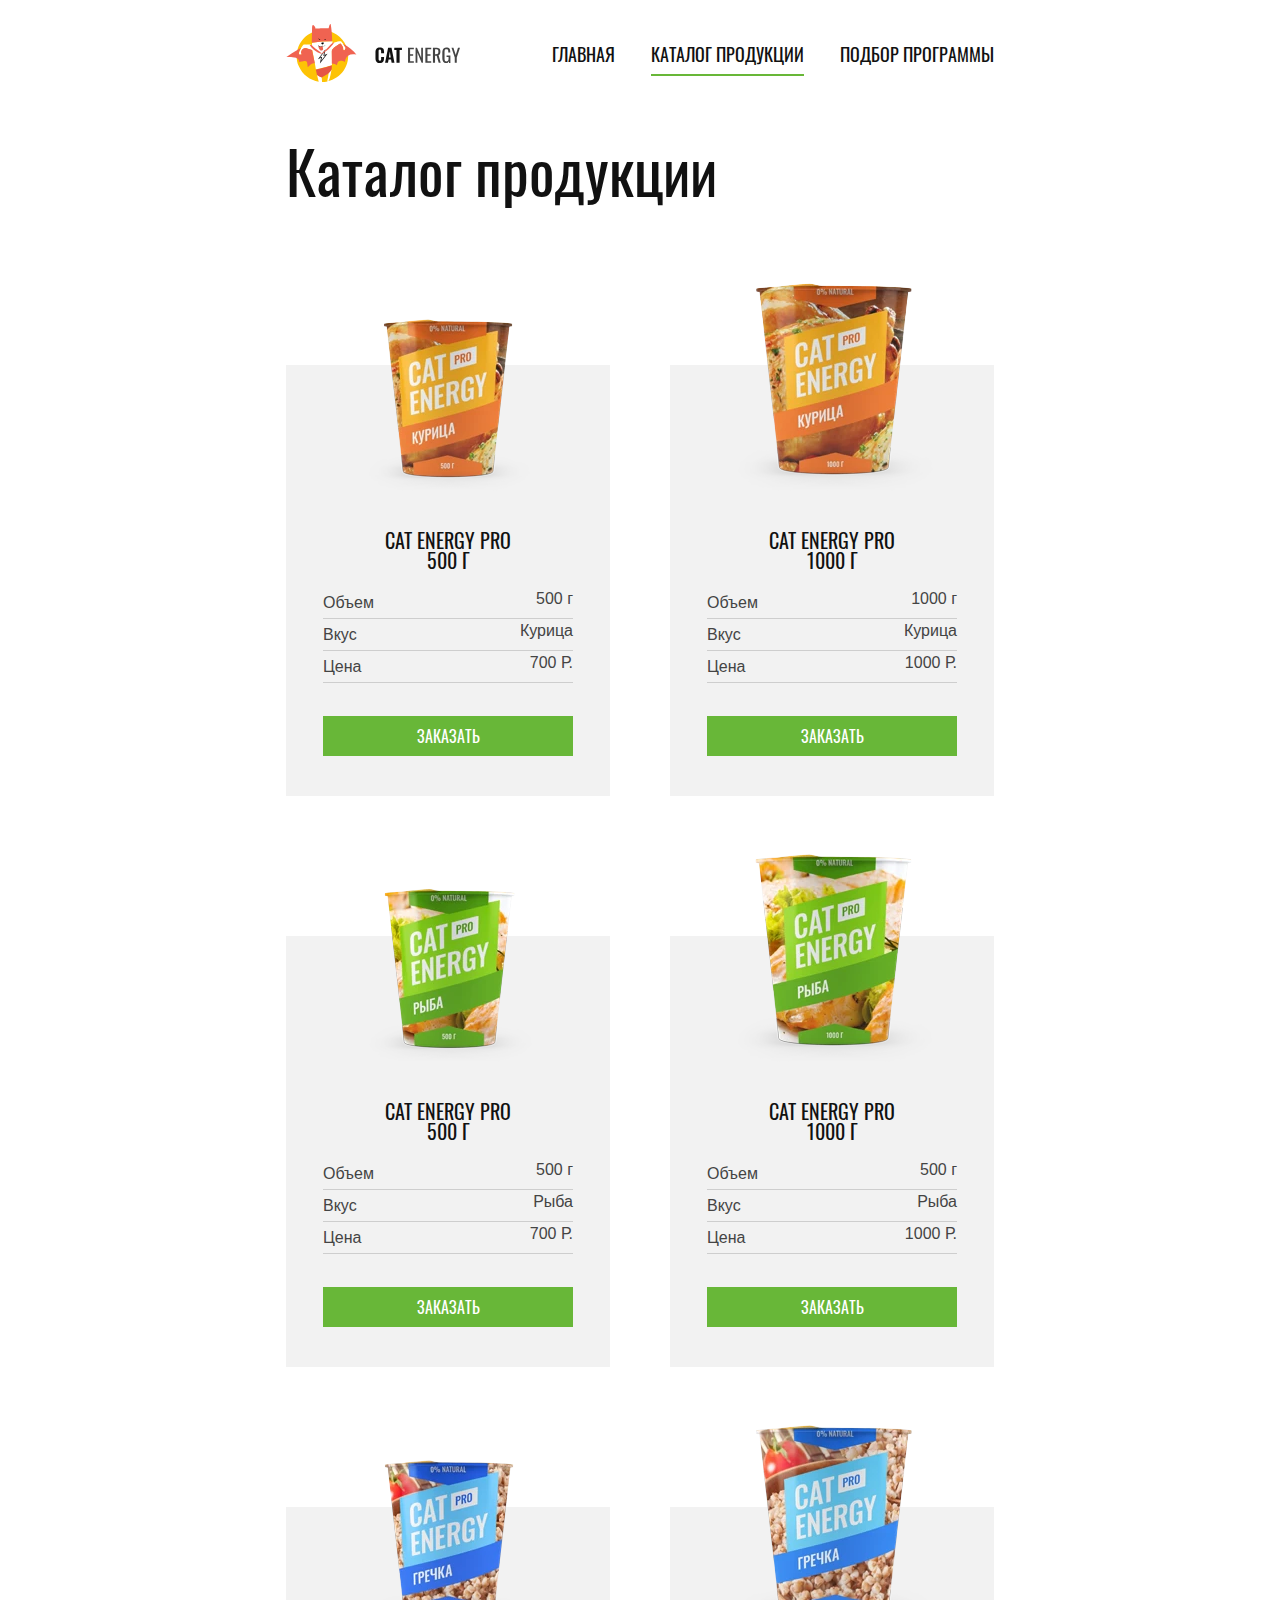
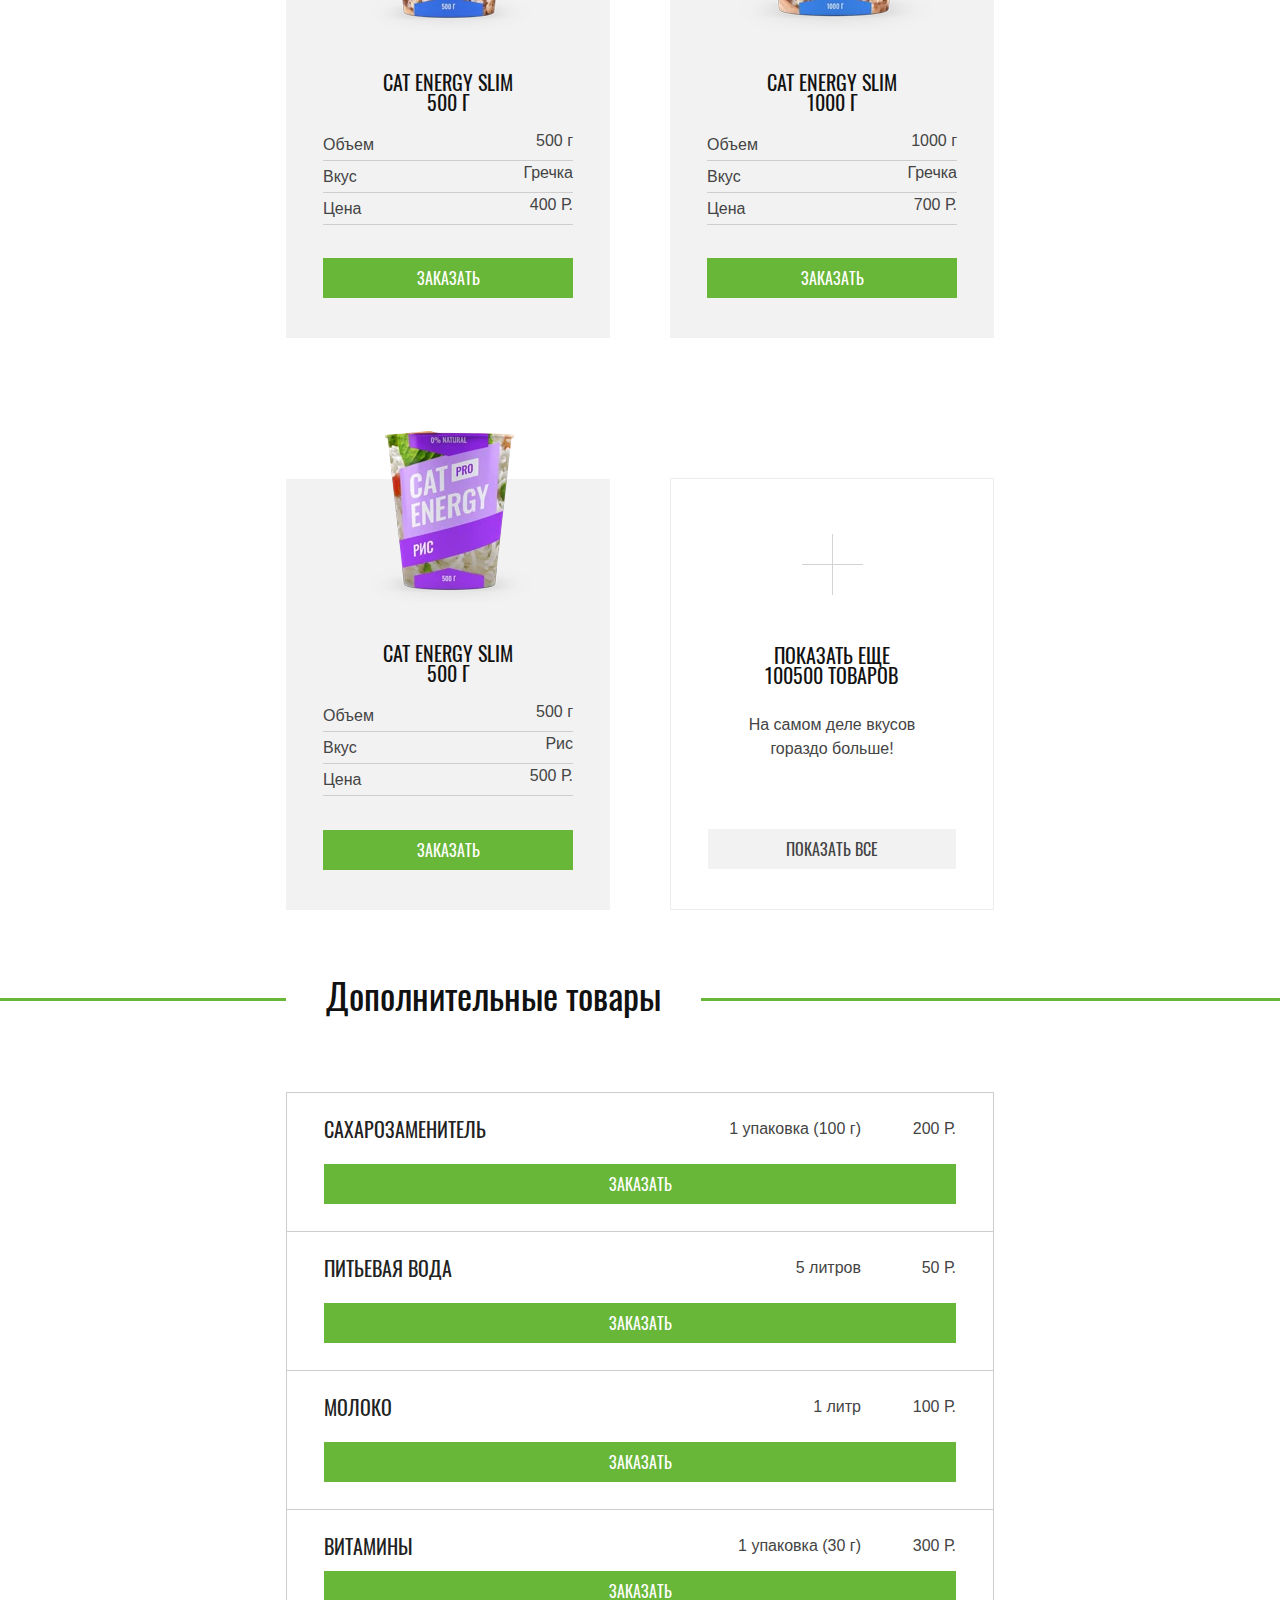
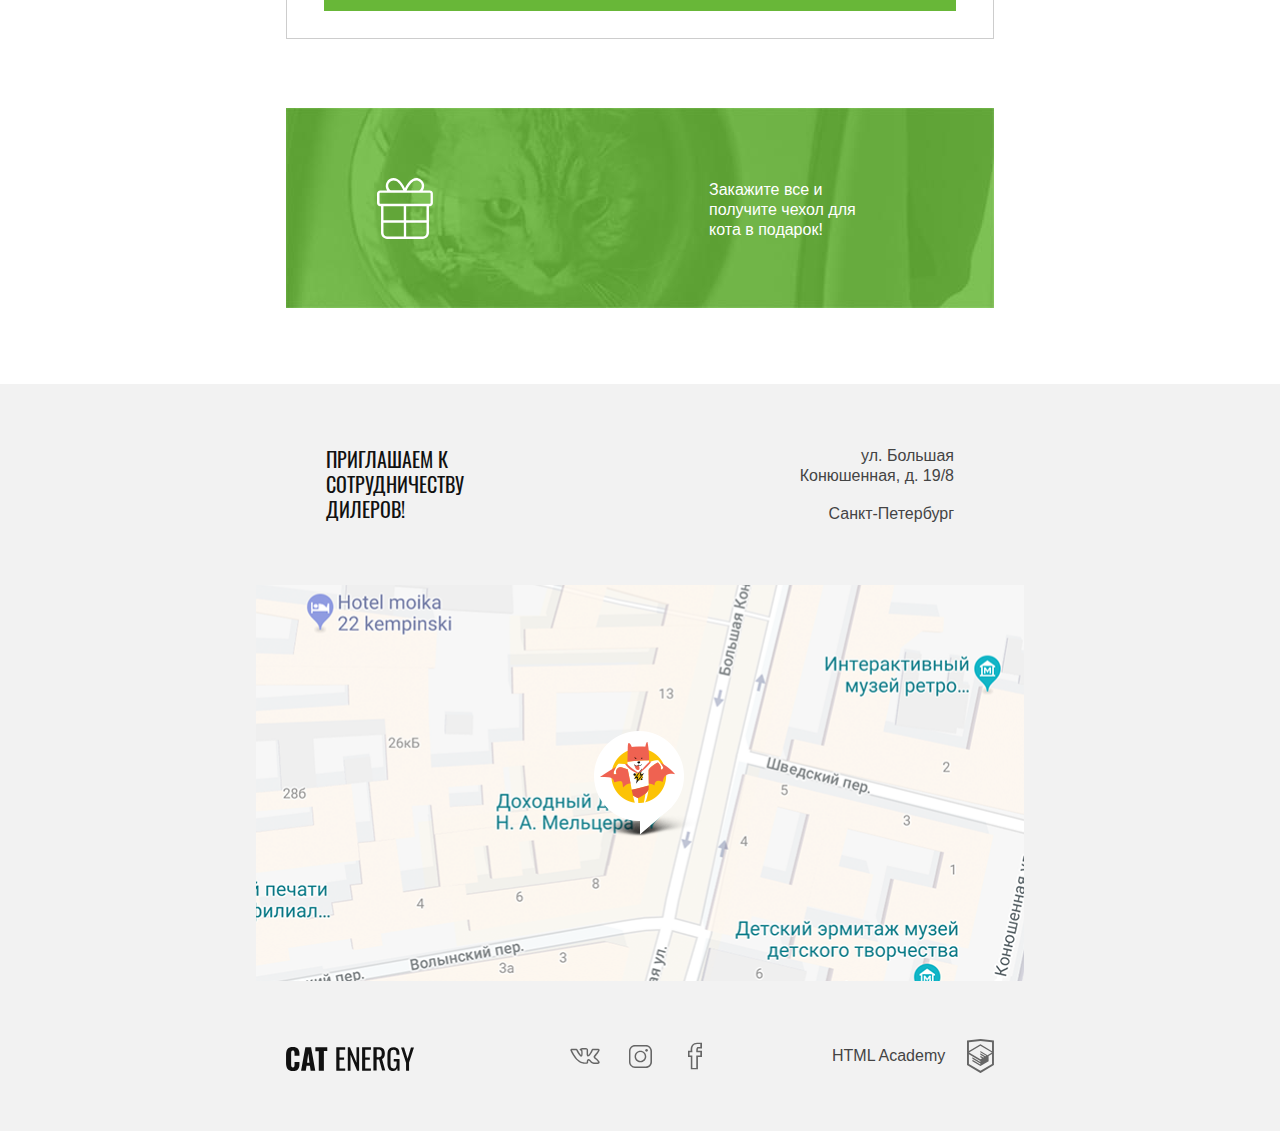
==== commit 7821f1c1: "Исправляет массу гречки слим 1000" ====
--- a/catalog.html
+++ b/catalog.html
@@ -278,7 +278,7 @@
               Объем
             </div>
             <div class="product-item__value">
-              500 г
+              1000 г
             </div>
             <div class="product-item__property">
               Вкус
--- a/css/style.min.css
+++ b/css/style.min.css
@@ -1,2 +1,2 @@
-@charset "UTF-8";.visually-hidden{position:absolute;clip:rect(0 0 0 0);width:1px;height:1px;margin:-1px}.page-header,.page-header__wrapper{-webkit-box-sizing:border-box;box-sizing:border-box}.page-header{min-width:320px;min-height:65px;border-bottom:1px solid #e7e7e7}.page-header__wrapper{display:-webkit-box;display:-ms-flexbox;display:flex;-webkit-box-pack:justify;-ms-flex-pack:justify;justify-content:space-between;width:280px;margin:0 auto;padding-top:11px;padding-bottom:16.3px}.page-header__link{display:block;line-height:0}.page-header__link:hover{opacity:.8}.page-header__link:active,.site-list__link:hover{opacity:.6}.page-header__toggle{display:none;width:25px;height:18px;padding:0;margin-top:12px;border:0;background-color:transparent;background-image:url(../img/mobile-menu-svg.svg);background-repeat:no-repeat}.page-header__toggle--show{display:block}.page-header__toggle--open{height:19px;background-image:url(../img/m-close-svg.svg);background-repeat:no-repeat;background-position:center;background-size:19px 19px}@media (min-width:768px){.page-header{width:708px;margin:0 auto;padding-top:24px;display:-webkit-box;display:-ms-flexbox;display:flex;-webkit-box-pack:justify;-ms-flex-pack:justify;justify-content:space-between;border:0}.page-header__logo-image{width:174px;height:auto}.page-header__wrapper{width:auto;padding:0;margin:0}.page-header__toggle{display:none}}@media (min-width:1300px){.page-header{position:relative;z-index:2;width:1220px;min-height:142px;padding-top:53px}.page-header__logo-image{width:203px;height:auto}}.site-list{display:block;margin:0;padding:0;font-size:20px;font-weight:500;list-style:none}.site-list--close{display:none}.site-list__item{-webkit-box-sizing:border-box;box-sizing:border-box;height:66px;display:-webkit-box;display:-ms-flexbox;display:flex;-webkit-box-pack:center;-ms-flex-pack:center;justify-content:center;-webkit-box-align:center;-ms-flex-align:center;align-items:center;border-top:1px solid #e7e7e7;text-align:center}.site-list__link{line-height:20px}.site-list__link:active{opacity:.3}@media (min-width:768px){.site-list{min-height:60px;display:-webkit-box;display:-ms-flexbox;display:flex;-webkit-box-align:center;-ms-flex-align:center;align-items:center;font-size:18px;line-height:25px;font-weight:400}.site-list__item{-webkit-box-sizing:border-box;box-sizing:border-box;margin-left:36px;height:44px;border:0}.site-list__item--current{border-bottom:2px solid #68b738;border-top:2px solid transparent}}@media (min-width:1300px){.site-list{min-height:60px;display:-webkit-box;display:-ms-flexbox;display:flex;-webkit-box-align:center;-ms-flex-align:center;align-items:center;font-size:20px;font-weight:400}.site-list__item--index-current{border-bottom:2px solid #fff}.site-list__link--index{color:#fff}}.page-main{position:relative;display:block;padding-top:27px;background-image:url(../img/index-background-mobile@1x.jpg);background-repeat:no-repeat;background-size:100% auto}@media (-webkit-min-device-pixel-ratio:1.5),(min-resolution:144dpi),(min-resolution:1.5dppx){.page-main{background-image:url(../img/index-background-mobile@2x.jpg)}}.page-main::before{content:"";position:absolute;z-index:-1;top:0;right:0;width:100%;padding-top:90%;background-color:#68b738}.page-main--other{background-image:none}.page-main--other::before{display:none}.page-main__title{width:280px;margin:0 auto;font-weight:400;font-size:36px;text-transform:none;line-height:36px;text-align:center;color:#fff}.page-main__title--catalog,.page-main__title--form{margin-bottom:40px;color:#111;text-align:left}.page-main__title--form{margin-bottom:35px}@media (min-width:768px){.page-main,.page-main--other{padding-top:58px;background-image:none}.page-main::before{display:none}.page-main--other{padding-top:56px}.page-main__title{width:528px;font-size:60px;line-height:60px;text-align:left;color:#111}.page-main__title--catalog,.page-main__title--form{width:708px;margin:0 auto 83px;text-align:left}.page-main__title--form{margin:0 auto 56px}}@media (min-width:1300px){.page-main{z-index:2;position:relative;padding-top:80px;background-image:url(../img/index-can-desktop@1x.png);background-repeat:no-repeat;background-size:552px auto;background-position:top right 328px}}@media (min-width:1300px) and (-webkit-min-device-pixel-ratio:1.5),(min-width:1300px) and (min-resolution:144dpi),(min-width:1300px) and (min-resolution:1.5dppx){.page-main{background-image:url(../img/index-can-desktop@2x.png);background-size:552px auto;background-position:top right 328px}}@media (min-width:1300px){.page-main--other{padding-top:46px;background-image:none}.page-main__title{-webkit-box-sizing:border-box;box-sizing:border-box;width:1060px;margin:0 auto;padding-right:530px}.page-main__title--catalog,.page-main__title--form{width:1220px;margin:0 auto 83px;text-align:left}.page-main__title--form{margin:0 auto 56px}}.search-program{-webkit-box-sizing:border-box;box-sizing:border-box;width:280px;height:403px;margin:0 auto;display:-webkit-box;display:-ms-flexbox;display:flex;-webkit-box-orient:vertical;-webkit-box-direction:normal;-ms-flex-direction:column;flex-direction:column;-webkit-box-pack:justify;-ms-flex-pack:justify;justify-content:space-between;padding-top:19px;padding-bottom:22px;color:#fff;background-image:url(../img/index-can-mobile@1x.png);background-repeat:no-repeat;background-position:center}@media (-webkit-min-device-pixel-ratio:1.5),(min-resolution:144dpi),(min-resolution:1.5dppx){.search-program{background-image:url(../img/index-can-mobile@2x.png);background-size:280px auto}}.search-program__title{margin:0;padding:0;text-align:center;font-size:14px;font-weight:400}.search-program__link{background-color:#68b738;text-align:center;color:#fff;line-height:40px}.search-program__link:hover{background-color:#5eaa2f}.search-program__link:active{background-color:#5eaa2f;color:rgba(255,255,255,.3)}@media (min-width:768px){.search-program{padding-top:40px;-webkit-box-pack:start;-ms-flex-pack:start;justify-content:flex-start;width:709px;height:688px;background-image:url(../img/index-can-tablet@1x.jpg);background-position:center top 79px}}@media (min-width:768px) and (-webkit-min-device-pixel-ratio:1.5),(min-width:768px) and (min-resolution:144dpi),(min-width:768px) and (min-resolution:1.5dppx){.search-program{background-image:url(../img/index-can-tablet@2x.jpg);background-size:709px auto}}@media (min-width:768px){.search-program__title{margin-left:90px;margin-bottom:47px;font-size:20px;line-height:20px;text-align:left;color:#111}.search-program__link{width:245px;margin-left:90px;font-size:20px;line-height:52px}}@media (min-width:1300px){.search-program{width:1060px;height:434px;margin:0 auto;padding-top:42px;background-image:none}.search-program__title{margin-left:0;margin-bottom:52px}.search-program__link{margin-left:0}}.program-block{margin-bottom:18px}.program-block__item{position:relative;-webkit-box-sizing:border-box;box-sizing:border-box;width:280px;min-height:266px;margin-top:0;margin-left:auto;margin-right:auto;padding:30px 20px 17px;display:-webkit-box;display:-ms-flexbox;display:flex;-webkit-box-orient:vertical;-webkit-box-direction:normal;-ms-flex-direction:column;flex-direction:column;-webkit-box-pack:justify;-ms-flex-pack:justify;justify-content:space-between;background-color:#f2f2f2}.program-block__item:not(:last-child){margin-bottom:20px}.program-block__item::before{content:"";position:absolute;z-index:3;top:24px;left:22px;width:50px;height:50px;border-radius:50%;background-color:#68b738}.program-block__item--pro::after,.program-block__item--slim::after{content:"";position:absolute;z-index:3;top:22px;left:30px;width:35px;height:49px;background-image:url(../img/icon-cat-slim.svg);background-repeat:no-repeat;background-size:100%}.program-block__item--pro::after{top:35px;left:13px;width:67px;height:28px;background-image:url(../img/icon-cat-pro.svg)}.program-block__title{margin:0 0 0 70px;font-weight:400;font-size:24px;line-height:37px}.program-block__text{font-family:"Arial",sans-serif;font-size:14px;line-height:18px;text-transform:none;color:#444}.program-block__link{display:-webkit-box;display:-ms-flexbox;display:flex;-webkit-box-orient:horizontal;-webkit-box-direction:normal;-ms-flex-direction:row;flex-direction:row;-ms-flex-item-align:start;align-self:flex-start;padding-top:15px;border-top:1px solid rgba(0,0,0,.1)}.program-block__link:active{opacity:.3}.program-block__link-text{font-size:16px}.program-block__link-text::after{content:"";display:inline-block;vertical-align:middle;margin-left:8px;width:25px;height:16px;background-image:url(../img/icon-right-arrow-long.svg);background-repeat:no-repeat;background-size:100%}.program-block__link:hover .program-block__link-text::after{width:34px;background-image:url(../img/icon-right-arrow-verylong.svg)}@media (min-width:768px){.program-block{margin-bottom:45px}.program-block__item{width:708px;min-height:372px;padding:80px 285px 62px 52px}.program-block__item:not(:last-child){margin-bottom:30px}.program-block__item::before{top:92px;left:auto;right:62px;width:200px;height:200px}.program-block__item--slim::after{top:80px;left:auto;right:92px;width:141px;height:194px}.program-block__item--pro::after{top:135px;left:auto;right:28px;width:268px;height:113px}.program-block__title{margin-left:0;font-size:36px}.program-block__text{font-family:"Arial",sans-serif;font-size:16px;line-height:24px;text-transform:none;color:#444}.program-block__link-text{font-size:20px}.program-block__link-text::after{margin-left:20px}.program-block__link{border-top:none}}@media (min-width:1300px){.program-block,.program-block__item{-webkit-box-pack:start;-ms-flex-pack:start;justify-content:flex-start}.program-block{width:1220px;margin:0 auto 73px;display:-webkit-box;display:-ms-flexbox;display:flex;-ms-flex-wrap:wrap;flex-wrap:wrap}.program-block__item{width:570px;min-height:372px;margin-left:0;margin-right:0;padding:76px 52px 56px}.program-block__item:nth-child(2n){margin-right:auto}.program-block__item:not(:last-child){margin-bottom:80px}.program-block__item:nth-last-child(2){margin-bottom:0}.program-block__item::before{top:47px;left:52px;right:auto;width:100px;height:100px}.program-block__item--slim::after{top:41px;left:65px;right:auto;width:71px;height:97px}.program-block__item--pro::after{top:69px;left:34px;right:auto;width:134px;height:57px}.program-block__title{margin-left:164px;margin-bottom:74px;font-size:36px}.program-block__text{margin-bottom:auto;font-family:"Arial",sans-serif;font-size:16px;line-height:24px;text-transform:none;color:#444}.program-block__link-text{font-size:20px}.program-block__link{border-top:none}}.advantages{-webkit-box-sizing:border-box;box-sizing:border-box;width:280px;margin:0 auto 42px}.advantages__title{margin:0 0 27px;padding:0;font-size:36px;font-weight:400;text-transform:none;line-height:60px}.advantages__item{-webkit-box-sizing:border-box;box-sizing:border-box;position:relative;display:-webkit-box;display:-ms-flexbox;display:flex;-webkit-box-align:center;-ms-flex-align:center;align-items:center;min-height:60px;padding-left:80px}.advantages__item:not(:last-child){margin-bottom:20px}.advantages__item::before{content:"";position:absolute;width:60px;height:60px;top:0;left:0;background-color:#68b738;background-repeat:no-repeat;background-position:5px 5px}.advantages__item--healthy::before{background-image:url(../img/advantage-leaf@1x.png)}@media (-webkit-min-device-pixel-ratio:1.5),(min-resolution:144dpi),(min-resolution:1.5dppx){.advantages__item--healthy::before{background-image:url(../img/advantage-leaf@2x.png);background-size:50px auto}}.advantages__item--flour::before{background-image:url(../img/advantage-powder@1x.png)}@media (-webkit-min-device-pixel-ratio:1.5),(min-resolution:144dpi),(min-resolution:1.5dppx){.advantages__item--flour::before{background-image:url(../img/advantage-powder@2x.png);background-size:50px auto}}.advantages__item--replaceable::before{background-image:url(../img/advantage-dining@1x.png)}@media (-webkit-min-device-pixel-ratio:1.5),(min-resolution:144dpi),(min-resolution:1.5dppx){.advantages__item--replaceable::before{background-image:url(../img/advantage-dining@2x.png);background-size:50px auto}}.advantages__item--fast::before{background-image:url(../img/advantage-clock@1x.png)}@media (-webkit-min-device-pixel-ratio:1.5),(min-resolution:144dpi),(min-resolution:1.5dppx){.advantages__item--fast::before{background-image:url(../img/advantage-clock@2x.png);background-size:50px auto}}.advantages__text{font-family:"Arial",sans-serif;font-size:14px;line-height:18px;text-transform:none;color:#444}@media (min-width:768px){.advantages{width:708px;margin-bottom:56px;display:-webkit-box;display:-ms-flexbox;display:flex;-ms-flex-wrap:wrap;flex-wrap:wrap;-webkit-box-pack:justify;-ms-flex-pack:justify;justify-content:space-between}.advantages__title{width:708px;margin-bottom:72px;font-size:60px}.advantages__item{width:235px;min-height:230px;padding-left:0;padding-top:112px;margin-right:88px;-webkit-box-align:stretch;-ms-flex-align:stretch;align-items:stretch}.advantages__item:not(:last-child){margin-bottom:87px}.advantages__item:nth-last-child(2){margin-bottom:0}.advantages__item::before{width:80px;height:80px;background-position:15px 15px}.advantages__item::after{position:absolute;top:0;right:0;z-index:1;font-family:"Oswald",sans-serif;font-size:281px;line-height:205px;color:#f2f2f2}.advantages__item--healthy::after{content:"1"}.advantages__item--flour::after{content:"2"}.advantages__item--replaceable::after{content:"3"}.advantages__item--fast::after{content:"4"}.advantages__text{z-index:2;font-family:"Arial",sans-serif;font-size:16px;line-height:24px;text-transform:none;color:#444}}@media (min-width:1300px){.advantages{margin-bottom:24px}.advantages::after{display:none}.advantages,.advantages__title{width:1220px}.advantages__item{margin-right:0}.advantages__item:nth-last-child(3),.advantages__item:nth-last-child(4){margin-bottom:0}}.example{padding-top:17px;background-color:#f2f2f2}.example__block{width:280px;margin:0 auto 35px}.example__title{margin:0 0 23px;padding:0;font-size:36px;font-weight:400;text-transform:none;line-height:60px}.example__text{margin-bottom:25px;font-family:"Arial",sans-serif;font-size:14px;line-height:18px;text-transform:none;color:#444}@media (min-width:768px){.example{position:relative;padding-top:44px;padding-bottom:53px;background-color:#fff;border-top:1px solid #e7e7e7}.example::after,.example::before{content:"";position:absolute;bottom:0;width:50%;height:462px}.example::before{left:0;background-color:#f2f2f2}.example::after{z-index:1;right:0;background-color:#ebebeb}.example__block{width:708px;margin:0 auto}.example__title{margin-bottom:63px;font-size:60px}.example__text{position:relative;z-index:2;margin-bottom:53px;padding-right:10px;font-family:"Arial",sans-serif;font-size:16px;line-height:24px;text-transform:none;color:#444}}@media (min-width:1300px){.example{padding:0;border:0}.example__wrapper{width:1220px;margin:0 auto;display:-webkit-box;display:-ms-flexbox;display:flex;-webkit-box-pack:justify;-ms-flex-pack:justify;justify-content:space-between}.example__block{margin:0;padding-top:56px;width:445px}.example__title{margin-bottom:146px}.example__text{margin-bottom:68px}}.stats{width:100%;display:-webkit-box;display:-ms-flexbox;display:flex;-ms-flex-wrap:wrap;flex-wrap:wrap;-webkit-box-pack:justify;-ms-flex-pack:justify;justify-content:space-between}.stats__index,.stats__index::before{-webkit-box-sizing:border-box;box-sizing:border-box;text-align:center}.stats__index{position:relative;width:124px;margin-bottom:35px;border:1px solid #cdcdcd;font-size:24px;line-height:54px}.stats__index::before{content:"";position:absolute;top:46px;left:18px;padding-left:10px;padding-right:10px;width:87px;min-height:21px;background-color:#f2f2f2;font-family:"Arial",sans-serif;font-size:12px;line-height:12px;text-transform:none;color:#444}.stats__index--weight::before{content:"снижение веса"}.stats__index--time::before{content:"затрачено времени"}.stats__cost{width:100%;display:-webkit-box;display:-ms-flexbox;display:flex;-webkit-box-pack:center;-ms-flex-pack:center;justify-content:center;text-align:center;line-height:20px}.stats__cost-text{margin-right:3px}@media (min-width:768px){.stats{width:708px;margin-bottom:83px;-webkit-box-pack:start;-ms-flex-pack:start;justify-content:flex-start;-webkit-box-align:center;-ms-flex-align:center;align-items:center}.stats__index{width:162px;margin-bottom:0;margin-right:42px;text-align:center;font-size:30px;line-height:70px}.stats__index::before{top:62px;padding:0;background-color:#fff;font-family:"Arial",sans-serif;font-size:14px;line-height:18px;text-transform:none;color:#444}.stats__index--weight::before{left:24px;width:114px}.stats__index--time::before{left:10px;width:142px}.stats__cost{position:relative;z-index:2;width:180px;-webkit-box-orient:vertical;-webkit-box-direction:normal;-ms-flex-direction:column;flex-direction:column;margin-left:auto;margin-right:0;text-align:right;font-size:20px;line-height:30px}}@media (min-width:1300px){.stats{width:366px;margin-bottom:70px;-webkit-box-pack:justify;-ms-flex-pack:justify;justify-content:space-between}.stats__index{margin-right:0;margin-bottom:55px}.stats__index::before{background-color:#f2f2f2}.stats__cost{width:366px;-webkit-box-orient:horizontal;-webkit-box-direction:normal;-ms-flex-direction:row;flex-direction:row;-webkit-box-pack:justify;-ms-flex-pack:justify;justify-content:space-between;-webkit-box-flex:1;-ms-flex-positive:1;flex-grow:1}.stats__cost-text{margin-right:39px}}.result{width:320px;margin:0 auto}.result__image-container{position:relative;z-index:2;width:100%}.result__progress{position:relative;z-index:2;min-height:89px;display:-webkit-box;display:-ms-flexbox;display:flex;-webkit-box-pack:center;-ms-flex-pack:center;justify-content:center;-webkit-box-align:center;-ms-flex-align:center;align-items:center}.result__mark{font-size:16px;line-height:20px}.result__range{position:relative;-webkit-box-sizing:border-box;box-sizing:border-box;width:84px;height:14px;margin-left:18px;margin-right:18px;border-radius:6px;border:1px solid #cdcdcd;background-color:#fff}.result__range-slider{position:absolute;top:3px;left:5px;width:35px;height:6px;border-radius:3px;background-color:#68b738}@media (min-width:768px){.result{width:768px}.result__image-container{width:768px;display:-webkit-box;display:-ms-flexbox;display:flex;-webkit-box-pack:center;-ms-flex-pack:center;justify-content:center}.result__image-before{width:690px;height:517px;text-align:left}.result__progress{min-height:60px}.result__range{width:428px;height:6px;margin-left:24px;margin-right:24px;border-radius:0;border:0;background-color:#dcdcdc}.result__range-slider{content:"";position:absolute;z-index:1;top:-15px;left:199px;-webkit-box-sizing:border-box;box-sizing:border-box;width:34px;height:34px;border-radius:50%;border:1px solid #cdcdcd;-webkit-box-shadow:0 2px 5px 0 rgba(0,0,0,.15);box-shadow:0 2px 5px 0 rgba(0,0,0,.15);background-color:#fff}.result__range-slider::after{content:"";position:absolute;z-index:2;top:12px;left:12px;width:8px;height:8px;border-radius:50%;background-color:#68b738}.result__range-slider:hover{-webkit-box-shadow:0 2px 5px 0 rgba(0,0,0,.25);box-shadow:0 2px 5px 0 rgba(0,0,0,.25)}.result__range-slider:active{-webkit-box-shadow:0 2px 5px 0 rgba(0,0,0,.3);box-shadow:0 2px 5px 0 rgba(0,0,0,.3);border:2px solid #68b738}.result__range-slider:active::after{top:11px;left:11px}.result__mark{font-size:20px;line-height:30px;border-bottom:1px dotted rgba(0,0,0,.23)}.result__mark:hover{border-bottom:1px solid rgba(0,0,0,.4)}.result__mark:active{border-bottom:1px solid transparent}}@media (min-width:1300px){.result{position:relative;margin:0;width:650px;padding-top:538px}.result::before{content:"";position:absolute;z-index:2;left:0;bottom:0;width:362px;height:462px;background-color:#f2f2f2}.result__image-container{position:absolute;top:0;left:0;width:690px;height:517px}.result__progress{-webkit-box-pack:end;-ms-flex-pack:end;justify-content:flex-end}}.contacts--gray{background-color:#f2f2f2}.contacts__info{-webkit-box-sizing:border-box;box-sizing:border-box;display:-webkit-box;display:-ms-flexbox;display:flex;-webkit-box-pack:justify;-ms-flex-pack:justify;justify-content:space-between;-webkit-box-align:center;-ms-flex-align:center;align-items:center;width:280px;min-height:114px;margin:0 auto}.contacts__text,.contacts__text--arial{width:123px;font-size:16px;line-height:20px;text-align:left}.contacts__text--arial{width:140px;font-family:"Arial",sans-serif;font-size:14px;text-transform:none;color:#444}.contacts__map{height:362px;background-image:url(../img/map-pin.png),url(../img/bg-map-mobile@1x.png);background-repeat:no-repeat,no-repeat;background-size:auto 53px,320px auto;background-position:center bottom 170px,center bottom}@media (-webkit-min-device-pixel-ratio:1.5),(min-resolution:144dpi),(min-resolution:1.5dppx){.contacts__map{background-image:url(../img/map-pin.png),url(../img/bg-map-mobile@2x.png);background-repeat:no-repeat,no-repeat;background-size:auto 53px,320px auto;background-position:center bottom 170px,center bottom}}.contacts__iframe{width:100%;border:0}@media (min-width:768px){.contacts__info{width:628px;height:201px;margin:0 auto}.contacts__text{width:154px;font-size:20px;line-height:25px}.contacts__text--arial{width:160px;height:78px;display:-webkit-box;display:-ms-flexbox;display:flex;-webkit-box-orient:vertical;-webkit-box-direction:normal;-ms-flex-direction:column;flex-direction:column;-webkit-box-pack:justify;-ms-flex-pack:justify;justify-content:space-between;font-family:"Arial",sans-serif;font-size:16px;text-transform:none;color:#444;line-height:20px;text-align:right}.contacts__map{height:396px;background-image:url(../img/map-pin.png),url(../img/bg-map-tablet@1x.png);background-repeat:no-repeat,no-repeat;background-size:auto 106px,768px auto;background-position:center bottom 144px,center bottom}}@media (min-width:768px) and (-webkit-min-device-pixel-ratio:1.5),(min-width:768px) and (min-resolution:144dpi),(min-width:768px) and (min-resolution:1.5dppx){.contacts__map{background-image:url(../img/map-pin.png),url(../img/bg-map-tablet@2x.png);background-repeat:no-repeat,no-repeat;background-size:auto 106px,768px auto;background-position:center bottom 144px,center bottom}}@media (min-width:768px){.contacts__iframe{height:396px}}@media (min-width:1300px){.contacts{position:relative}.contacts__wrapper{position:absolute;top:0;left:50%;width:1440px;margin-left:-720px}.contacts__info{position:absolute;top:95px;left:110px;-webkit-box-align:center;-ms-flex-align:center;align-items:center;-webkit-box-pack:start;-ms-flex-pack:start;justify-content:flex-start;width:570px;min-height:201px;margin:0;padding-left:76px;padding-right:76px;background-color:#fff}.contacts__text{width:154px;margin-right:95px;text-align:left}.contacts__text--arial{width:160px;margin-right:0;text-align:left}.contacts__map{height:400px;background-image:url(../img/map-pin.png),url(../img/bg-map-desktop@1x.png);background-repeat:no-repeat,no-repeat;background-size:auto 106px,1440px auto;background-position:right 318px bottom 144px,center bottom}}@media (min-width:1300px) and (-webkit-min-device-pixel-ratio:1.5),(min-width:1300px) and (min-resolution:144dpi),(min-width:1300px) and (min-resolution:1.5dppx){.contacts__map{background-image:url(../img/map-pin.png),url(../img/bg-map-tablet@2x.png);background-repeat:no-repeat,no-repeat;background-size:auto 106px,1440px auto;background-position:right 318px bottom 144px,center bottom}}@media (min-width:1300px){.contacts__iframe{width:100%;height:400px}}.page-footer{min-width:320px;height:150px;background-color:#f2f2f2}.page-footer__logo{-webkit-box-sizing:border-box;box-sizing:border-box;width:280px;margin:0 auto;min-height:95px;display:-webkit-box;display:-ms-flexbox;display:flex;-webkit-box-pack:center;-ms-flex-pack:center;justify-content:center;-webkit-box-align:center;-ms-flex-align:center;align-items:center;border-bottom:1px solid rgba(0,0,0,.1)}.page-footer__logo:hover{opacity:.8}.page-footer__logo:active{opacity:.6}.page-footer__link{margin-top:10px}.page-footer__social,.page-footer__social-item{display:-webkit-box;display:-ms-flexbox;display:flex;-webkit-box-pack:center;-ms-flex-pack:center;justify-content:center;-webkit-box-align:center;-ms-flex-align:center;align-items:center}.page-footer__social{-webkit-box-sizing:border-box;box-sizing:border-box;width:280px;margin:0 auto;height:63px;border-bottom:1px solid rgba(0,0,0,.1)}.page-footer__social-item{width:30px;height:30px;margin-right:25px;color:#666}.page-footer__social-item:last-child{margin-right:0}.page-footer__social-item:hover{color:#68b738}.page-footer__social-item:active{color:#68b738;opacity:.3}.page-footer__copyright{-webkit-box-sizing:border-box;box-sizing:border-box;width:280px;margin:0 auto;height:78px;display:-webkit-box;display:-ms-flexbox;display:flex;-webkit-box-pack:justify;-ms-flex-pack:justify;justify-content:space-between;-webkit-box-align:center;-ms-flex-align:center;align-items:center}.page-footer__copyright-link{display:block;font-family:"Arial",sans-serif;font-size:14px;line-height:18px;text-transform:none;color:#444}.page-footer__copyright-link:active{opacity:.3}.page-footer__copyright-logo{width:27px;height:34px;display:block;color:#666}.page-footer__copyright-logo:hover{color:#68b738}.page-footer__copyright-logo:active{color:#68b738;opacity:.3}@media (min-width:768px){.page-footer,.page-footer__wrapper{display:-webkit-box;display:-ms-flexbox;display:flex;-webkit-box-align:center;-ms-flex-align:center;align-items:center}.page-footer__wrapper{width:708px;margin:0 auto;-webkit-box-pack:justify;-ms-flex-pack:justify;justify-content:space-between}.page-footer__logo{width:162px;min-height:24px;margin:0;-webkit-box-pack:start;-ms-flex-pack:start;justify-content:flex-start;border-bottom:none}.page-footer__social{margin:0;height:63px;border-bottom:none}.page-footer__social-item--vk svg{width:30px;height:16px}.page-footer__social-item--insta svg{width:23px;height:23px}.page-footer__social-item--fb svg{width:14px;height:28px}.page-footer__copyright{-webkit-box-sizing:border-box;box-sizing:border-box;width:162px;margin:0;height:78px;display:-webkit-box;display:-ms-flexbox;display:flex;-webkit-box-pack:justify;-ms-flex-pack:justify;justify-content:space-between;-webkit-box-align:center;-ms-flex-align:center;align-items:center}.page-footer__copyright-link{font-family:"Arial",sans-serif;font-size:16px;line-height:24px;text-transform:none;color:#444}}@media (min-width:1300px){.page-footer__wrapper{width:1220px}.body-index{position:relative}.body-index::after,.body-index::before{content:"";position:absolute;top:0;right:0;width:50%}.body-index::after{z-index:1;padding-top:45%;background-color:#68b738}.body-index::before{z-index:2;padding-top:100%;background-image:url(../img/index-background-desktop@1x.jpg);background-repeat:no-repeat;background-position:top right;background-size:100%}}@media (min-width:1300px) and (-webkit-min-device-pixel-ratio:1.5),(min-width:1300px) and (min-resolution:144dpi),(min-width:1300px) and (min-resolution:1.5dppx){.body-index::before{background-image:url(../img/index-background-desktop@2x.jpg)}}.product-item{width:100%;min-height:209px;-webkit-box-sizing:border-box;box-sizing:border-box;padding-left:20px;padding-right:20px;padding-bottom:24px;display:-webkit-box;display:-ms-flexbox;display:flex;-webkit-box-pack:justify;-ms-flex-pack:justify;justify-content:space-between;-ms-flex-wrap:wrap;flex-wrap:wrap;border-top:1px solid #ededed}.product-item--extra{width:280px;margin:0 auto;min-height:129px;padding:14px 0 17px;-ms-flex-line-pack:justify;align-content:space-between;border-top:1px solid #cdcdcd}.product-item--extra:last-child{min-height:130px;border-bottom:1px solid #cdcdcd}.product-item__image-wrapper{max-width:50%;height:144px}.product-item__image{display:block}.product-item__description{width:50%;padding-top:21px;padding-bottom:20px;display:-webkit-box;display:-ms-flexbox;display:flex;-ms-flex-wrap:wrap;flex-wrap:wrap}.product-item__title{width:100%;margin-bottom:12px;font-size:16px;line-height:20px}.product-item__title--extra{margin:0}.product-item__link{display:block;width:60%}.product-item__link--extra{color:#222}.product-item__property,.product-item__value{width:50%;font-family:"Arial",sans-serif;font-size:12px;line-height:12px;text-transform:none;color:#444}.product-item__value{text-align:right}.product-item__order-link{display:block;width:100%;background-color:#68b738;text-align:center;font-size:16px;line-height:40px;color:#fff}.product-item__order-link:hover{background-color:#5eaa2f}.product-item__order-link:active{background-color:#5eaa2f;color:rgba(255,255,255,.3)}@media (min-width:768px){.product-item,.product-item--extra{display:-webkit-box;display:-ms-flexbox;display:flex;-webkit-box-direction:normal}.product-item{position:relative;-webkit-box-sizing:border-box;box-sizing:border-box;width:324px;min-height:513px;padding-left:0;padding-right:0;padding-bottom:40px;margin-bottom:58px;-webkit-box-orient:vertical;-ms-flex-direction:column;flex-direction:column;-webkit-box-pack:start;-ms-flex-pack:start;justify-content:flex-start;-webkit-box-align:center;-ms-flex-align:center;align-items:center;-ms-flex-wrap:wrap;flex-wrap:wrap;border:0}.product-item::before{content:"";position:absolute;bottom:0;left:0;z-index:-1;width:100%;height:431px;background-color:#f2f2f2}.product-item--extra{width:708px;margin:0 auto;min-height:139px;padding:20px 37px 27px;-webkit-box-orient:horizontal;-ms-flex-direction:row;flex-direction:row;-webkit-box-pack:justify;-ms-flex-pack:justify;justify-content:space-between;-ms-flex-line-pack:justify;align-content:space-between;border-top:1px solid #cdcdcd;border-left:1px solid #cdcdcd;border-right:1px solid #cdcdcd}.product-item--extra:last-child{min-height:130px;border-bottom:1px solid #cdcdcd}.product-item--extra::before{display:none}.product-item__image-wrapper{max-width:100%;height:208px;margin-bottom:39px;display:-webkit-box;display:-ms-flexbox;display:flex;-webkit-box-orient:vertical;-webkit-box-direction:normal;-ms-flex-direction:column;flex-direction:column;-webkit-box-pack:end;-ms-flex-pack:end;justify-content:flex-end}.product-item__image{width:100%;height:auto}.product-item__description,.product-item__title{display:-webkit-box;display:-ms-flexbox;display:flex}.product-item__description{-webkit-box-sizing:border-box;box-sizing:border-box;width:250px;padding:0;-ms-flex-line-pack:justify;align-content:space-between;-ms-flex-wrap:wrap;flex-wrap:wrap}.product-item__title{width:100%;margin-bottom:17px;-webkit-box-pack:center;-ms-flex-pack:center;justify-content:center;font-size:20px;line-height:20px;text-align:center}.product-item__title--extra{width:auto;margin:0 auto 0 0;-webkit-box-pack:start;-ms-flex-pack:start;justify-content:flex-start;text-align:left}.product-item__link--extra{width:auto}.product-item__property{border-bottom:1px solid #cecece;font-family:"Arial",sans-serif;font-size:16px;text-transform:none;color:#444;line-height:31px}.product-item__property--extra{width:auto;border:0}.product-item__value{border-bottom:1px solid #cecece;font-family:"Arial",sans-serif;font-size:16px;line-height:24px;text-transform:none;color:#444}.product-item__value--extra{width:95px;border:0}.product-item__order-link{margin-top:auto;width:250px}.product-item__order-link--extra{width:100%}}@media (min-width:1300px){.product-item{width:245px;min-height:512px}.product-item--extra{width:895px;min-height:71px;margin:0;padding:15px 0 16px;border-left:none;border-right:none}.product-item--extra:last-child{min-height:70px}.product-item__image-wrapper{margin-bottom:38px}.product-item__description{width:169px}.product-item__order-link{margin-top:auto;width:169px}.product-item__property--extra{width:242px;text-align:left}.product-item__value--extra{width:81px;text-align:left}.product-item__order-link--extra{width:245px}}.other{width:100%;min-height:210px;-webkit-box-sizing:border-box;box-sizing:border-box;padding:27px 20px 24px;display:-webkit-box;display:-ms-flexbox;display:flex;-webkit-box-orient:vertical;-webkit-box-direction:normal;-ms-flex-direction:column;flex-direction:column;-webkit-box-align:center;-ms-flex-align:center;align-items:center;border-top:1px solid #ededed;border-bottom:1px solid #ededed;text-align:center}.other__plus{display:block;width:31px;height:31px;margin-bottom:22px;background-image:url(../img/icon-plus-mobile.svg);background-repeat:no-repeat;background-size:31px auto}.other__title{margin-bottom:8px;font-size:16px;line-height:20px}.other__text{font-family:"Arial",sans-serif;font-size:12px;text-transform:none;color:#444;line-height:16px}.other__link{display:block;width:100%;margin-top:auto;background-color:#f2f2f2;font-size:16px;line-height:40px;color:#444}.other__link:hover{background-color:#ebebeb}.other__link:active{color:rgba(68,68,68,.3)}@media (min-width:768px){.other{width:324px;min-height:432px;margin-top:82px;margin-bottom:58px;padding:55px 37px 40px;border:1px solid #ededed}.other__plus{width:61px;height:61px;margin-bottom:50px;background-image:url(../img/icon-plus.svg);background-repeat:no-repeat;background-size:61px auto}.other__title{width:60%;margin-bottom:28px;font-size:20px;line-height:20px}.other__text{width:70%;font-family:"Arial",sans-serif;font-size:16px;line-height:24px;text-transform:none;color:#444}}@media (min-width:1300px){.other{width:245px;min-height:432px}.other__title{width:100%;margin-bottom:23px;font-size:20px;line-height:20px}.other__text{width:100%;font-family:"Arial",sans-serif;font-size:16px;line-height:24px;text-transform:none;color:#444}}.extra{position:relative}.extra::after{content:"";position:absolute;z-index:-1;left:0;top:15px;display:block;width:100%;height:3px;background-color:#68b738}.extra__title-wrapper{width:320px;margin:0 auto 33px;display:-webkit-box;display:-ms-flexbox;display:flex;-webkit-box-align:center;-ms-flex-align:center;align-items:center}.extra__title{margin:0;padding-left:20px;padding-right:24px;background-color:#fff;font-weight:400;font-size:24px;line-height:24px;text-transform:none}.extra__order-all{-webkit-box-sizing:border-box;box-sizing:border-box;width:280px;min-height:289px;padding-left:60px;padding-right:60px;padding-bottom:43px;margin:39px auto 35px;display:-webkit-box;display:-ms-flexbox;display:flex;text-align:center;background-color:#68b738;background-image:url(../img/icon-gift.svg),url(../img/gift-photo-mobile@1x.jpg);background-repeat:no-repeat,no-repeat;background-position:center top 65px,center;background-size:56px auto,280px auto}@media (-webkit-min-device-pixel-ratio:1.5),(min-resolution:144dpi),(min-resolution:1.5dppx){.extra__order-all{background-image:url(../img/icon-gift.svg),url(../img/gift-photo-mobile@2x.jpg);background-repeat:no-repeat,no-repeat;background-position:center top 65px,center;background-size:56px auto,280px auto}}.extra__text{margin-top:auto;font-family:"Arial",sans-serif;font-size:16px;text-transform:none;line-height:20px;color:#fff}@media (min-width:768px){.extra{margin-top:9px}.extra::after{top:21px}.extra__title-wrapper{width:708px;margin:0 auto 79px}.extra__title{padding-left:40px;padding-right:40px;font-size:36px;line-height:36px}.extra__order-all{width:708px;min-height:200px;margin-top:69px;margin-bottom:76px;padding:72px 125px 0 423px;background-image:url(../img/icon-gift.svg),url(../img/gift-photo-tablet@1x.jpg);background-repeat:no-repeat,no-repeat;background-position:center left 91px,center;background-size:56px auto,708px auto}}@media (min-width:768px) and (-webkit-min-device-pixel-ratio:1.5),(min-width:768px) and (min-resolution:144dpi),(min-width:768px) and (min-resolution:1.5dppx){.extra__order-all{background-image:url(../img/icon-gift.svg),url(../img/gift-photo-tablet@2x.jpg);background-repeat:no-repeat,no-repeat;background-position:center left 91px,center;background-size:56px auto,708px auto}}@media (min-width:768px){.extra__text{margin:0;text-align:left}}@media (min-width:1300px){.extra{margin-top:18px;margin-bottom:86px}.extra__title-wrapper{width:1300px}.extra__wrapper{width:1220px;margin:0 auto;display:-webkit-box;display:-ms-flexbox;display:flex;-webkit-box-pack:justify;-ms-flex-pack:justify;justify-content:space-between;-webkit-box-align:start;-ms-flex-align:start;align-items:flex-start}.extra__catalog{width:895px}.extra__order-all{width:245px;min-height:289px;margin:0;padding:187px 0 0;-webkit-box-pack:center;-ms-flex-pack:center;justify-content:center;background-image:url(../img/icon-gift.svg),url(../img/gift-photo-desktop@1x.jpg);background-repeat:no-repeat,no-repeat;background-position:center top 65px,center;background-size:56px auto,245px auto}}@media (min-width:1300px) and (-webkit-min-device-pixel-ratio:1.5),(min-width:1300px) and (min-resolution:144dpi),(min-width:1300px) and (min-resolution:1.5dppx){.extra__order-all{background-image:url(../img/icon-gift.svg),url(../img/gift-photo-desktop@2x.jpg);background-repeat:no-repeat,no-repeat;background-position:center top 65px,center;background-size:56px auto,245px auto}}@media (min-width:1300px){.extra__text{width:70%;text-align:center}}.main-products{margin-bottom:29px}@media (min-width:768px){.main-products{width:708px;margin:0 auto;display:-webkit-box;display:-ms-flexbox;display:flex;-webkit-box-pack:justify;-ms-flex-pack:justify;justify-content:space-between;-ms-flex-wrap:wrap;flex-wrap:wrap}}@media (min-width:1300px){.main-products{width:1220px}}.form{font-size:16px;line-height:18px}.form__description,.form__person{-webkit-box-sizing:border-box;box-sizing:border-box;width:280px}.form__description{margin:0 auto 40px;padding-right:10%;font-size:14px;line-height:18px;color:#111}.form__person{min-height:163px;margin:0 auto 23px;display:-webkit-box;display:-ms-flexbox;display:flex;-ms-flex-wrap:wrap;flex-wrap:wrap;-webkit-box-align:baseline;-ms-flex-align:baseline;align-items:baseline;-ms-flex-line-pack:justify;align-content:space-between}.form__label{margin-right:16px;color:#222}.form__input{-webkit-box-sizing:border-box;box-sizing:border-box;width:160px;height:45px;margin:0;padding-left:16px;padding-right:40px;-webkit-box-flex:1;-ms-flex-positive:1;flex-grow:1;border:1px solid rgba(205,205,205,.5);font-family:"Oswald",sans-serif;font-size:16px;line-height:18px;text-transform:uppercase;color:#444}.form__input:not(:last-child){margin-bottom:13px}.form__input:hover{border:1px solid #cdcdcd}.form__input:focus{padding-left:15px;border:2px solid #444}.form__input:invalid{padding-left:15px;border:2px solid #ff8282}.form__program,.form__program-wrapper{-webkit-box-sizing:border-box;box-sizing:border-box}.form__program-wrapper{padding-top:20px;padding-bottom:20px;margin-bottom:28px;border-top:1px solid #ededed;border-bottom:1px solid #ededed}.form__program{width:280px;min-height:116px;margin:0 auto;display:-webkit-box;display:-ms-flexbox;display:flex;-webkit-box-orient:vertical;-webkit-box-direction:normal;-ms-flex-direction:column;flex-direction:column;-webkit-box-pack:justify;-ms-flex-pack:justify;justify-content:space-between;-webkit-box-align:start;-ms-flex-align:start;align-items:flex-start}.form__label--radio{position:relative;margin-right:0;line-height:30px}.form__contacts-item:not(:last-child),.form__label--radio:not(:last-child){margin-bottom:13px}.form__label--radio::before{content:"";display:inline-block;vertical-align:top;-webkit-box-sizing:border-box;box-sizing:border-box;height:30px;width:30px;margin-right:13px;border-radius:50%;border:1px solid #cdcdcd}.form__radio:checked+.form__label--radio::after{content:"";position:absolute;top:9px;left:9px;width:12px;height:12px;border-radius:50%;background-color:#68b738}.form__radio:hover+.form__label--radio::before{border:1px solid #bababa}.form__radio:active+.form__label--radio,.form__radio:active+.form__label--radio::after,.form__radio:active+.form__label--radio::before{opacity:.3}.form__radio:focus+.form__label--radio::before,.form__radio:focus:checked+.form__label--radio::before{outline:2px solid #a6c7ff}.form__comment,.form__contacts,.form__extra{position:relative}.form__comment::after,.form__contacts::after,.form__extra::after{content:"";position:absolute;z-index:-1;left:0;top:15px;display:block;width:100%;height:3px;background-color:#68b738}.form__title-wrapper{width:320px;margin:0 auto 34px;display:-webkit-box;display:-ms-flexbox;display:flex;-webkit-box-align:center;-ms-flex-align:center;align-items:center}.form__title{max-width:182px;margin:0;padding-left:20px;padding-right:22px;background-color:#fff;font-weight:400;font-size:24px;line-height:24px;text-transform:none;color:#111}.form__contacts-item,.form__contacts-wrapper{display:-webkit-box;display:-ms-flexbox;display:flex}.form__contacts-wrapper{-webkit-box-sizing:border-box;box-sizing:border-box;width:280px;min-height:104px;margin:0 auto 29px;-ms-flex-wrap:wrap;flex-wrap:wrap;-ms-flex-line-pack:justify;align-content:space-between}.form__contacts-item{-webkit-box-align:baseline;-ms-flex-align:baseline;align-items:baseline;-webkit-box-flex:1;-ms-flex-positive:1;flex-grow:1}.form__input--contacts:not(:last-child){margin-bottom:0}.form__icon,.form__input-wrapper{display:-webkit-box;display:-ms-flexbox;display:flex}.form__input-wrapper{position:relative;-webkit-box-flex:1;-ms-flex-positive:1;flex-grow:1}.form__icon{position:absolute;top:0;right:0;width:45px;height:45px;-webkit-box-pack:center;-ms-flex-pack:center;justify-content:center;-webkit-box-align:center;-ms-flex-align:center;align-items:center;color:#222}.form__input--contacts:focus+.form__icon{color:#68b738}.form__input--contacts:invalid+.form__icon{color:#ff8282}.form__textarea{display:block;-webkit-box-sizing:border-box;box-sizing:border-box;width:280px;min-height:150px;margin:0 auto 28px;padding:13px;resize:none;border:1px solid rgba(205,205,205,.5);font-family:"Oswald",sans-serif;font-size:16px;line-height:18px;text-transform:uppercase;color:#444}.form__textarea:hover{border:1px solid #cdcdcd}.form__textarea:focus{padding:12px;border:2px solid #444}.form__extra-wrapper{-webkit-box-sizing:border-box;box-sizing:border-box;width:280px;margin:0 auto 33px;display:-webkit-box;display:-ms-flexbox;display:flex;-webkit-box-orient:vertical;-webkit-box-direction:normal;-ms-flex-direction:column;flex-direction:column;-webkit-box-pack:start;-ms-flex-pack:start;justify-content:flex-start;-webkit-box-align:start;-ms-flex-align:start;align-items:flex-start}.form__label--checkbox{position:relative;margin-right:0;line-height:30px}.form__label--checkbox:not(:last-child){margin-bottom:13px}.form__label--checkbox::before{content:"";display:inline-block;vertical-align:top;-webkit-box-sizing:border-box;box-sizing:border-box;height:30px;width:30px;margin-right:13px;border:1px solid #cdcdcd}.form__checkbox:checked+.form__label--checkbox::before{background-image:url(../img/icon-tick.svg);background-repeat:no-repeat;background-size:21px auto;background-position:top 6px left 4px}.form__checkbox:hover+.form__label--checkbox::before{border:1px solid #bababa}.form__checkbox:active+.form__label--checkbox,.form__checkbox:active+.form__label--checkbox::before{opacity:.3}.form__checkbox:focus+.form__label--checkbox::before,.form__checkbox:focus:checked+.form__label--checkbox::before{outline:2px solid #a6c7ff}.form__submit{display:block;width:280px;height:40px;margin:0 auto 20px;padding:0;border:0;background-color:#68b738;font-family:"Oswald",sans-serif;font-size:16px;line-height:18px;text-transform:uppercase;color:#fff}.form__submit:active,.form__submit:hover{background-color:#5eaa2f}.form__submit:active{color:rgba(255,255,255,.3)}.form__legend{margin-bottom:31px;font-family:"Arial",sans-serif;font-size:14px;line-height:18px;text-transform:none;color:#444;text-align:center}@media (min-width:768px){.form{font-size:20px;line-height:20px}.form__description{-webkit-box-sizing:border-box;box-sizing:border-box;width:628px;padding-right:300px;margin-bottom:65px;font-size:20px;line-height:30px}.form__person{width:628px;margin-bottom:72px}.form__input{width:490px;height:52px;padding-left:20px;padding-right:50px;font-family:"Oswald",sans-serif;font-size:20px;line-height:20px;text-transform:uppercase;color:#444}.form__input:not(:last-child){margin-bottom:20px}.form__input:focus{padding-left:19px}.form__input:invalid{padding-left:19px}.form__program-wrapper{width:628px;padding:24px 28px;margin:0 auto 75px;border:1px solid #ededed}.form__program{width:auto;margin:0}.form__label--radio{line-height:40px}.form__label--radio::before{height:40px;width:40px;margin-right:20px}.form__radio:checked+.form__label--radio::after{top:11px;left:11px;width:18px;height:18px}.form__comment::after,.form__contacts::after,.form__extra::after{top:22px}.form__title-wrapper{width:708px;margin-bottom:76px}.form__title{max-width:100%;padding-left:40px;padding-right:40px;font-size:36px;line-height:36px}.form__contacts-wrapper{width:628px;margin-bottom:65px}.form__input--contacts:not(:last-child){margin-bottom:0}.form__contacts-item:not(:last-child){margin-bottom:20px}.form__icon{width:50px;height:52px}.form__textarea{width:628px;min-height:174px;padding-left:19px;padding-top:10px;margin-bottom:65px;font-size:20px;line-height:30px}.form__textarea:focus{padding-left:18px;padding-top:9px}.form__title-wrapper--extra{margin-bottom:57px}.form__extra-wrapper{width:628px;-webkit-box-orient:horizontal;-webkit-box-direction:normal;-ms-flex-direction:row;flex-direction:row;-ms-flex-wrap:wrap;flex-wrap:wrap;margin-bottom:54px}.form__label--checkbox{width:284px;line-height:40px}.form__label--checkbox::before{height:40px;width:40px}.form__label--checkbox:not(:last-child){margin-bottom:32px}.form__label--checkbox:nth-last-child(3){margin-bottom:0}.form__label--checkbox:nth-child(4n+2){margin-right:60px}.form__checkbox:checked+.form__label--checkbox::before{background-size:21px auto;background-position:top 10px left 10px}.form__submit-wrapper{width:628px;margin:0 auto;display:-webkit-box;display:-ms-flexbox;display:flex;-webkit-box-pack:justify;-ms-flex-pack:justify;justify-content:space-between}.form__submit{width:283px;height:52px;margin:0;font-size:20px}.form__legend{width:283px;margin-bottom:72px;font-family:"Arial",sans-serif;font-size:16px;text-transform:none;color:#444;text-align:left;line-height:52px}}@media (min-width:1300px){.form__description{-webkit-box-sizing:border-box;box-sizing:border-box;width:1220px;padding-right:864px}.form__wrapper{width:1220px;margin:0 auto 69px;display:-webkit-box;display:-ms-flexbox;display:flex;-webkit-box-pack:justify;-ms-flex-pack:justify;justify-content:space-between;-ms-flex-wrap:wrap;flex-wrap:wrap}.form__person,.form__program-wrapper{width:570px;margin:0}.form__input{width:75%}.form__title-wrapper{width:1300px}.form__contacts-wrapper{width:1220px;min-height:auto;margin-bottom:67px;-webkit-box-pack:justify;-ms-flex-pack:justify;justify-content:space-between}.form__contacts-item{width:570px;-webkit-box-flex:0;-ms-flex-positive:0;flex-grow:0}.form__contacts-item:nth-last-child(2),.form__label--checkbox:nth-last-child(3),.form__label--checkbox:nth-last-child(5),.form__label--checkbox:nth-last-child(7){margin-bottom:0}.form__textarea{width:1220px;margin-bottom:67px}.form__extra-wrapper{width:1220px;margin-bottom:61px}.form__label--checkbox{width:245px}.form__label--checkbox:nth-child(2n){margin-right:80px}.form__label--checkbox:nth-child(8n){margin-right:0}.form__submit-wrapper{width:1220px}.form__submit{width:568px}.form__legend{width:568px;margin-bottom:82px}}@font-face{font-family:"Oswald";font-style:normal;font-weight:400;font-display:swap;src:url(../fonts/oswaldregular.woff) format("woff"),url(../fonts/oswaldregular.woff2) format("woff2")}@font-face{font-family:"Oswald";font-style:normal;font-weight:500;font-display:swap;src:url(../fonts/oswaldmedium.woff) format("woff"),url(../fonts/oswaldmedium.woff2) format("woff2")}a,body{color:#111}body{min-width:320px;margin:0;padding:0;font-family:"Oswald","Arial",sans-serif;font-size:14px;text-transform:uppercase}img{max-width:100%;height:auto}a{text-decoration:none}
+@charset "UTF-8";.visually-hidden{position:absolute;clip:rect(0 0 0 0);width:1px;height:1px;margin:-1px}.page-header,.page-header__wrapper{-webkit-box-sizing:border-box;box-sizing:border-box}.page-header{min-width:320px;min-height:65px;border-bottom:1px solid #e7e7e7}.page-header__wrapper{display:-webkit-box;display:-ms-flexbox;display:flex;-webkit-box-pack:justify;-ms-flex-pack:justify;justify-content:space-between;width:280px;margin:0 auto;padding-top:11px;padding-bottom:16.3px}.page-header__link{display:block;line-height:0}.page-header__link:hover{opacity:.8}.page-header__link:active,.site-list__link:hover{opacity:.6}.page-header__toggle{display:none;width:25px;height:18px;padding:0;margin-top:12px;border:0;background-color:transparent;background-image:url(../img/mobile-menu-svg.svg);background-repeat:no-repeat}.page-header__toggle--show{display:block}.page-header__toggle--open{height:19px;background-image:url(../img/m-close-svg.svg);background-repeat:no-repeat;background-position:center;background-size:19px 19px}@media (min-width:768px){.page-header{width:708px;margin:0 auto;padding-top:24px;display:-webkit-box;display:-ms-flexbox;display:flex;-webkit-box-pack:justify;-ms-flex-pack:justify;justify-content:space-between;border:0}.page-header__logo-image{width:174px;height:auto}.page-header__wrapper{width:auto;padding:0;margin:0}.page-header__toggle{display:none}}@media (min-width:1300px){.page-header{position:relative;z-index:2;width:1220px;min-height:142px;padding-top:53px}.page-header__logo-image{width:203px;height:auto}}.site-list{display:block;margin:0;padding:0;font-size:20px;font-weight:500;list-style:none}.site-list--close{display:none}.site-list__item{-webkit-box-sizing:border-box;box-sizing:border-box;height:66px;display:-webkit-box;display:-ms-flexbox;display:flex;-webkit-box-pack:center;-ms-flex-pack:center;justify-content:center;-webkit-box-align:center;-ms-flex-align:center;align-items:center;border-top:1px solid #e7e7e7;text-align:center}.site-list__link{line-height:20px}.site-list__link:active{opacity:.3}@media (min-width:768px){.site-list{min-height:60px;display:-webkit-box;display:-ms-flexbox;display:flex;-webkit-box-align:center;-ms-flex-align:center;align-items:center;font-size:18px;line-height:25px;font-weight:400}.site-list__item{-webkit-box-sizing:border-box;box-sizing:border-box;margin-left:36px;height:44px;border:0}.site-list__item--current{border-bottom:2px solid #68b738;border-top:2px solid transparent}}@media (min-width:1300px){.site-list{min-height:60px;display:-webkit-box;display:-ms-flexbox;display:flex;-webkit-box-align:center;-ms-flex-align:center;align-items:center;font-size:20px;font-weight:400}.site-list__item--index-current{border-bottom:2px solid #fff}.site-list__link--index{color:#fff}}.page-main{position:relative;display:block;padding-top:27px;background-image:url(../img/index-background-mobile@1x.jpg);background-repeat:no-repeat;background-size:100% auto}@media (-webkit-min-device-pixel-ratio:1.5),(min-resolution:144dpi),(min-resolution:1.5dppx){.page-main{background-image:url(../img/index-background-mobile@2x.jpg)}}.page-main::before{content:"";position:absolute;z-index:-1;top:0;right:0;width:100%;padding-top:90%;background-color:#68b738}.page-main--other{background-image:none}.page-main--other::before{display:none}.page-main__title{width:280px;margin:0 auto;font-weight:400;font-size:36px;text-transform:none;line-height:36px;text-align:center;color:#fff}.page-main__title--catalog,.page-main__title--form{margin-bottom:40px;color:#111;text-align:left}.page-main__title--form{margin-bottom:35px}@media (min-width:768px){.page-main,.page-main--other{padding-top:58px;background-image:none}.page-main::before{display:none}.page-main--other{padding-top:56px}.page-main__title{width:528px;font-size:60px;line-height:60px;text-align:left;color:#111}.page-main__title--catalog,.page-main__title--form{width:708px;margin:0 auto 83px;text-align:left}.page-main__title--form{margin:0 auto 56px}}@media (min-width:1300px){.page-main{z-index:2;position:relative;padding-top:80px;background-image:url(../img/index-can-desktop@1x.png);background-repeat:no-repeat;background-size:552px auto;background-position:top right 328px}}@media (min-width:1300px) and (-webkit-min-device-pixel-ratio:1.5),(min-width:1300px) and (min-resolution:144dpi),(min-width:1300px) and (min-resolution:1.5dppx){.page-main{background-image:url(../img/index-can-desktop@2x.png);background-size:552px auto;background-position:top right 328px}}@media (min-width:1300px){.page-main--other{padding-top:46px;background-image:none}.page-main__title{-webkit-box-sizing:border-box;box-sizing:border-box;width:1060px;margin:0 auto;padding-right:530px}.page-main__title--catalog,.page-main__title--form{width:1220px;margin:0 auto 83px;text-align:left}.page-main__title--form{margin:0 auto 56px}}.search-program{-webkit-box-sizing:border-box;box-sizing:border-box;width:280px;height:403px;margin:0 auto;display:-webkit-box;display:-ms-flexbox;display:flex;-webkit-box-orient:vertical;-webkit-box-direction:normal;-ms-flex-direction:column;flex-direction:column;-webkit-box-pack:justify;-ms-flex-pack:justify;justify-content:space-between;padding-top:19px;padding-bottom:22px;color:#fff;background-image:url(../img/index-can-mobile@1x.png);background-repeat:no-repeat;background-position:center}@media (-webkit-min-device-pixel-ratio:1.5),(min-resolution:144dpi),(min-resolution:1.5dppx){.search-program{background-image:url(../img/index-can-mobile@2x.png);background-size:280px auto}}.search-program__title{margin:0;padding:0;text-align:center;font-size:14px;font-weight:400}.search-program__link{background-color:#68b738;text-align:center;color:#fff;line-height:40px}.search-program__link:hover{background-color:#5eaa2f}.search-program__link:active{background-color:#5eaa2f;color:rgba(255,255,255,.3)}@media (min-width:768px){.search-program{padding-top:40px;-webkit-box-pack:start;-ms-flex-pack:start;justify-content:flex-start;width:709px;height:688px;background-image:url(../img/index-can-tablet@1x.jpg);background-position:center top 79px}}@media (min-width:768px) and (-webkit-min-device-pixel-ratio:1.5),(min-width:768px) and (min-resolution:144dpi),(min-width:768px) and (min-resolution:1.5dppx){.search-program{background-image:url(../img/index-can-tablet@2x.jpg);background-size:709px auto}}@media (min-width:768px){.search-program__title{margin-left:90px;margin-bottom:47px;font-size:20px;line-height:20px;text-align:left;color:#111}.search-program__link{width:245px;margin-left:90px;font-size:20px;line-height:52px}}@media (min-width:1300px){.search-program{width:1060px;height:434px;margin:0 auto;padding-top:42px;background-image:none}.search-program__title{margin-left:0;margin-bottom:52px}.search-program__link{margin-left:0}}.program-block{margin-bottom:18px}.program-block__item{position:relative;-webkit-box-sizing:border-box;box-sizing:border-box;width:280px;min-height:266px;margin-top:0;margin-left:auto;margin-right:auto;padding:30px 20px 17px;display:-webkit-box;display:-ms-flexbox;display:flex;-webkit-box-orient:vertical;-webkit-box-direction:normal;-ms-flex-direction:column;flex-direction:column;-webkit-box-pack:justify;-ms-flex-pack:justify;justify-content:space-between;background-color:#f2f2f2}.program-block__item:not(:last-child){margin-bottom:20px}.program-block__item::before{content:"";position:absolute;z-index:3;top:24px;left:22px;width:50px;height:50px;border-radius:50%;background-color:#68b738}.program-block__item--pro::after,.program-block__item--slim::after{content:"";position:absolute;z-index:3;top:22px;left:30px;width:35px;height:49px;background-image:url(../img/icon-cat-slim.svg);background-repeat:no-repeat;background-size:100%}.program-block__item--pro::after{top:35px;left:13px;width:67px;height:28px;background-image:url(../img/icon-cat-pro.svg)}.program-block__title{margin:0 0 0 70px;font-weight:400;font-size:24px;line-height:37px}.program-block__text{font-family:"Arial",sans-serif;font-size:14px;line-height:18px;text-transform:none;color:#444}.program-block__link{display:-webkit-box;display:-ms-flexbox;display:flex;-webkit-box-orient:horizontal;-webkit-box-direction:normal;-ms-flex-direction:row;flex-direction:row;-ms-flex-item-align:start;align-self:flex-start;padding-top:15px;border-top:1px solid rgba(0,0,0,.1)}.program-block__link:active{opacity:.3}.program-block__link-text{font-size:16px}.program-block__link-text::after{content:"";display:inline-block;vertical-align:middle;margin-left:8px;width:25px;height:16px;background-image:url(../img/icon-right-arrow-long.svg);background-repeat:no-repeat;background-size:100%}.program-block__link:hover .program-block__link-text::after{width:34px;background-image:url(../img/icon-right-arrow-verylong.svg)}@media (min-width:768px){.program-block{margin-bottom:45px}.program-block__item{width:708px;min-height:372px;padding:80px 285px 62px 52px}.program-block__item:not(:last-child){margin-bottom:30px}.program-block__item::before{top:92px;left:auto;right:62px;width:200px;height:200px}.program-block__item--slim::after{top:80px;left:auto;right:92px;width:141px;height:194px}.program-block__item--pro::after{top:135px;left:auto;right:28px;width:268px;height:113px}.program-block__title{margin-left:0;font-size:36px}.program-block__text{font-family:"Arial",sans-serif;font-size:16px;line-height:24px;text-transform:none;color:#444}.program-block__link-text{font-size:20px}.program-block__link-text::after{margin-left:20px}.program-block__link{border-top:none}}@media (min-width:1300px){.program-block,.program-block__item{-webkit-box-pack:start;-ms-flex-pack:start;justify-content:flex-start}.program-block{width:1220px;margin:0 auto 73px;display:-webkit-box;display:-ms-flexbox;display:flex;-ms-flex-wrap:wrap;flex-wrap:wrap}.program-block__item{width:570px;min-height:372px;margin-left:0;margin-right:0;padding:76px 52px 56px}.program-block__item:nth-child(2n){margin-right:auto}.program-block__item:not(:last-child){margin-bottom:80px}.program-block__item:nth-last-child(2){margin-bottom:0}.program-block__item::before{top:47px;left:52px;right:auto;width:100px;height:100px}.program-block__item--slim::after{top:41px;left:65px;right:auto;width:71px;height:97px}.program-block__item--pro::after{top:69px;left:34px;right:auto;width:134px;height:57px}.program-block__title{margin-left:164px;margin-bottom:74px;font-size:36px}.program-block__text{margin-bottom:auto;font-family:"Arial",sans-serif;font-size:16px;line-height:24px;text-transform:none;color:#444}.program-block__link-text{font-size:20px}.program-block__link{border-top:none}}.advantages{-webkit-box-sizing:border-box;box-sizing:border-box;width:280px;margin:0 auto 42px}.advantages__title{margin:0 0 27px;padding:0;font-size:36px;font-weight:400;text-transform:none;line-height:60px}.advantages__item{-webkit-box-sizing:border-box;box-sizing:border-box;position:relative;display:-webkit-box;display:-ms-flexbox;display:flex;-webkit-box-align:center;-ms-flex-align:center;align-items:center;min-height:60px;padding-left:80px}.advantages__item:not(:last-child){margin-bottom:20px}.advantages__item::before{content:"";position:absolute;width:60px;height:60px;top:0;left:0;background-color:#68b738;background-repeat:no-repeat;background-position:5px 5px}.advantages__item--healthy::before{background-image:url(../img/advantage-leaf@1x.png)}@media (-webkit-min-device-pixel-ratio:1.5),(min-resolution:144dpi),(min-resolution:1.5dppx){.advantages__item--healthy::before{background-image:url(../img/advantage-leaf@2x.png);background-size:50px auto}}.advantages__item--flour::before{background-image:url(../img/advantage-powder@1x.png)}@media (-webkit-min-device-pixel-ratio:1.5),(min-resolution:144dpi),(min-resolution:1.5dppx){.advantages__item--flour::before{background-image:url(../img/advantage-powder@2x.png);background-size:50px auto}}.advantages__item--replaceable::before{background-image:url(../img/advantage-dining@1x.png)}@media (-webkit-min-device-pixel-ratio:1.5),(min-resolution:144dpi),(min-resolution:1.5dppx){.advantages__item--replaceable::before{background-image:url(../img/advantage-dining@2x.png);background-size:50px auto}}.advantages__item--fast::before{background-image:url(../img/advantage-clock@1x.png)}@media (-webkit-min-device-pixel-ratio:1.5),(min-resolution:144dpi),(min-resolution:1.5dppx){.advantages__item--fast::before{background-image:url(../img/advantage-clock@2x.png);background-size:50px auto}}.advantages__text{font-family:"Arial",sans-serif;font-size:14px;line-height:18px;text-transform:none;color:#444}@media (min-width:768px){.advantages{width:708px;margin-bottom:56px;display:-webkit-box;display:-ms-flexbox;display:flex;-ms-flex-wrap:wrap;flex-wrap:wrap;-webkit-box-pack:justify;-ms-flex-pack:justify;justify-content:space-between}.advantages__title{width:708px;margin-bottom:72px;font-size:60px}.advantages__item{width:235px;min-height:230px;padding-left:0;padding-top:112px;margin-right:88px;-webkit-box-align:stretch;-ms-flex-align:stretch;align-items:stretch}.advantages__item:not(:last-child){margin-bottom:87px}.advantages__item:nth-last-child(2){margin-bottom:0}.advantages__item::before{width:80px;height:80px;background-position:15px 15px}.advantages__item::after{position:absolute;top:0;right:0;z-index:1;font-family:"Oswald",sans-serif;font-size:281px;line-height:205px;color:#f2f2f2}.advantages__item--healthy::after{content:"1"}.advantages__item--flour::after{content:"2"}.advantages__item--replaceable::after{content:"3"}.advantages__item--fast::after{content:"4"}.advantages__text{z-index:2;font-family:"Arial",sans-serif;font-size:16px;line-height:24px;text-transform:none;color:#444}}@media (min-width:1300px){.advantages{margin-bottom:24px}.advantages::after{display:none}.advantages,.advantages__title{width:1220px}.advantages__item{margin-right:0}.advantages__item:nth-last-child(3),.advantages__item:nth-last-child(4){margin-bottom:0}}.example{padding-top:17px;background-color:#f2f2f2}.example__block{width:280px;margin:0 auto 35px}.example__title{margin:0 0 23px;padding:0;font-size:36px;font-weight:400;text-transform:none;line-height:60px}.example__text{margin-bottom:25px;font-family:"Arial",sans-serif;font-size:14px;line-height:18px;text-transform:none;color:#444}@media (min-width:768px){.example{position:relative;padding-top:44px;padding-bottom:53px;background-color:#fff;border-top:1px solid #e7e7e7}.example::after,.example::before{content:"";position:absolute;bottom:0;width:50%;height:462px}.example::before{left:0;background-color:#f2f2f2}.example::after{z-index:1;right:0;background-color:#ebebeb}.example__block{width:708px;margin:0 auto}.example__title{margin-bottom:63px;font-size:60px}.example__text{position:relative;z-index:2;margin-bottom:53px;padding-right:10px;font-family:"Arial",sans-serif;font-size:16px;line-height:24px;text-transform:none;color:#444}}@media (min-width:1300px){.example{padding:0;border:0}.example__wrapper{width:1220px;margin:0 auto;display:-webkit-box;display:-ms-flexbox;display:flex;-webkit-box-pack:justify;-ms-flex-pack:justify;justify-content:space-between}.example__block{margin:0;padding-top:56px;width:445px}.example__title{margin-bottom:146px}.example__text{margin-bottom:68px}}.stats{width:100%;display:-webkit-box;display:-ms-flexbox;display:flex;-ms-flex-wrap:wrap;flex-wrap:wrap;-webkit-box-pack:justify;-ms-flex-pack:justify;justify-content:space-between}.stats__index,.stats__index::before{-webkit-box-sizing:border-box;box-sizing:border-box;text-align:center}.stats__index{position:relative;width:124px;margin-bottom:35px;border:1px solid #cdcdcd;font-size:24px;line-height:54px}.stats__index::before{content:"";position:absolute;top:46px;left:18px;padding-left:10px;padding-right:10px;width:87px;min-height:21px;background-color:#f2f2f2;font-family:"Arial",sans-serif;font-size:12px;line-height:12px;text-transform:none;color:#444}.stats__index--weight::before{content:"снижение веса"}.stats__index--time::before{content:"затрачено времени"}.stats__cost{width:100%;display:-webkit-box;display:-ms-flexbox;display:flex;-webkit-box-pack:center;-ms-flex-pack:center;justify-content:center;text-align:center;line-height:20px}.stats__cost-text{margin-right:3px}@media (min-width:768px){.stats{width:708px;margin-bottom:83px;-webkit-box-pack:start;-ms-flex-pack:start;justify-content:flex-start;-webkit-box-align:center;-ms-flex-align:center;align-items:center}.stats__index{width:162px;margin-bottom:0;margin-right:42px;text-align:center;font-size:30px;line-height:70px}.stats__index::before{top:62px;padding:0;background-color:#fff;font-family:"Arial",sans-serif;font-size:14px;line-height:18px;text-transform:none;color:#444}.stats__index--weight::before{left:24px;width:114px}.stats__index--time::before{left:10px;width:142px}.stats__cost{position:relative;z-index:2;width:180px;-webkit-box-orient:vertical;-webkit-box-direction:normal;-ms-flex-direction:column;flex-direction:column;margin-left:auto;margin-right:0;text-align:right;font-size:20px;line-height:30px}}@media (min-width:1300px){.stats{width:366px;margin-bottom:70px;-webkit-box-pack:justify;-ms-flex-pack:justify;justify-content:space-between}.stats__index{margin-right:0;margin-bottom:55px}.stats__index::before{background-color:#f2f2f2}.stats__cost{width:366px;-webkit-box-orient:horizontal;-webkit-box-direction:normal;-ms-flex-direction:row;flex-direction:row;-webkit-box-pack:justify;-ms-flex-pack:justify;justify-content:space-between;-webkit-box-flex:1;-ms-flex-positive:1;flex-grow:1}.stats__cost-text{margin-right:39px}}.result{width:320px;margin:0 auto}.result__image-container{position:relative;z-index:2;width:100%}.result__progress{position:relative;z-index:2;min-height:89px;display:-webkit-box;display:-ms-flexbox;display:flex;-webkit-box-pack:center;-ms-flex-pack:center;justify-content:center;-webkit-box-align:center;-ms-flex-align:center;align-items:center}.result__mark{font-size:16px;line-height:20px}.result__range{position:relative;-webkit-box-sizing:border-box;box-sizing:border-box;width:84px;height:14px;margin-left:18px;margin-right:18px;border-radius:6px;border:1px solid #cdcdcd;background-color:#fff}.result__range-slider{position:absolute;top:3px;left:5px;width:35px;height:6px;border-radius:3px;background-color:#68b738}@media (min-width:768px){.result{width:768px}.result__image-container{width:768px;display:-webkit-box;display:-ms-flexbox;display:flex;-webkit-box-pack:center;-ms-flex-pack:center;justify-content:center}.result__image-before{width:690px;height:517px;text-align:left}.result__progress{min-height:60px}.result__range{width:428px;height:6px;margin-left:24px;margin-right:24px;border-radius:0;border:0;background-color:#dcdcdc}.result__range-slider{content:"";position:absolute;z-index:1;top:-15px;left:199px;-webkit-box-sizing:border-box;box-sizing:border-box;width:34px;height:34px;border-radius:50%;border:1px solid #cdcdcd;-webkit-box-shadow:0 2px 5px 0 rgba(0,0,0,.15);box-shadow:0 2px 5px 0 rgba(0,0,0,.15);background-color:#fff}.result__range-slider::after{content:"";position:absolute;z-index:2;top:12px;left:12px;width:8px;height:8px;border-radius:50%;background-color:#68b738}.result__range-slider:hover{-webkit-box-shadow:0 2px 5px 0 rgba(0,0,0,.25);box-shadow:0 2px 5px 0 rgba(0,0,0,.25)}.result__range-slider:active{-webkit-box-shadow:0 2px 5px 0 rgba(0,0,0,.3);box-shadow:0 2px 5px 0 rgba(0,0,0,.3);border:2px solid #68b738}.result__range-slider:active::after{top:11px;left:11px}.result__mark{font-size:20px;line-height:30px;border-bottom:1px dotted rgba(0,0,0,.23)}.result__mark:hover{border-bottom:1px solid rgba(0,0,0,.4)}.result__mark:active{border-bottom:1px solid transparent}}@media (min-width:1300px){.result{position:relative;margin:0;width:650px;padding-top:538px}.result::before{content:"";position:absolute;z-index:2;left:0;bottom:0;width:362px;height:462px;background-color:#f2f2f2}.result__image-container{position:absolute;top:0;left:0;width:690px;height:517px}.result__progress{-webkit-box-pack:end;-ms-flex-pack:end;justify-content:flex-end}}.contacts--gray{background-color:#f2f2f2}.contacts__info{-webkit-box-sizing:border-box;box-sizing:border-box;display:-webkit-box;display:-ms-flexbox;display:flex;-webkit-box-pack:justify;-ms-flex-pack:justify;justify-content:space-between;-webkit-box-align:center;-ms-flex-align:center;align-items:center;width:280px;min-height:114px;margin:0 auto}.contacts__text,.contacts__text--arial{width:123px;font-size:16px;line-height:20px;text-align:left}.contacts__text--arial{width:140px;font-family:"Arial",sans-serif;font-size:14px;text-transform:none;color:#444}.contacts__map{height:362px;background-image:url(../img/map-pin.png),url(../img/bg-map-mobile@1x.png);background-repeat:no-repeat,no-repeat;background-size:auto 53px,320px auto;background-position:center bottom 170px,center bottom}@media (-webkit-min-device-pixel-ratio:1.5),(min-resolution:144dpi),(min-resolution:1.5dppx){.contacts__map{background-image:url(../img/map-pin.png),url(../img/bg-map-mobile@2x.png);background-repeat:no-repeat,no-repeat;background-size:auto 53px,320px auto;background-position:center bottom 170px,center bottom}}.contacts__iframe{width:100%;border:0}@media (min-width:768px){.contacts__info{width:628px;height:201px;margin:0 auto}.contacts__text{width:154px;font-size:20px;line-height:25px}.contacts__text--arial{width:160px;height:78px;display:-webkit-box;display:-ms-flexbox;display:flex;-webkit-box-orient:vertical;-webkit-box-direction:normal;-ms-flex-direction:column;flex-direction:column;-webkit-box-pack:justify;-ms-flex-pack:justify;justify-content:space-between;font-family:"Arial",sans-serif;font-size:16px;text-transform:none;color:#444;line-height:20px;text-align:right}.contacts__map{height:396px;background-image:url(../img/map-pin.png),url(../img/bg-map-tablet@1x.png);background-repeat:no-repeat,no-repeat;background-size:auto 106px,768px auto;background-position:center bottom 144px,center bottom}}@media (min-width:768px) and (-webkit-min-device-pixel-ratio:1.5),(min-width:768px) and (min-resolution:144dpi),(min-width:768px) and (min-resolution:1.5dppx){.contacts__map{background-image:url(../img/map-pin.png),url(../img/bg-map-tablet@2x.png);background-repeat:no-repeat,no-repeat;background-size:auto 106px,768px auto;background-position:center bottom 144px,center bottom}}@media (min-width:768px){.contacts__iframe{height:396px}}@media (min-width:1300px){.contacts{position:relative}.contacts__wrapper{position:absolute;top:0;left:50%;width:1440px;margin-left:-720px}.contacts__info{position:absolute;top:95px;left:110px;-webkit-box-align:center;-ms-flex-align:center;align-items:center;-webkit-box-pack:start;-ms-flex-pack:start;justify-content:flex-start;width:570px;min-height:201px;margin:0;padding-left:76px;padding-right:76px;background-color:#fff}.contacts__text{width:154px;margin-right:95px;text-align:left}.contacts__text--arial{width:160px;margin-right:0;text-align:left}.contacts__map{height:400px;background-image:url(../img/map-pin.png),url(../img/bg-map-desktop@1x.png);background-repeat:no-repeat,no-repeat;background-size:auto 106px,1440px auto;background-position:right 318px bottom 144px,center bottom}}@media (min-width:1300px) and (-webkit-min-device-pixel-ratio:1.5),(min-width:1300px) and (min-resolution:144dpi),(min-width:1300px) and (min-resolution:1.5dppx){.contacts__map{background-image:url(../img/map-pin.png),url(../img/bg-map-tablet@2x.png);background-repeat:no-repeat,no-repeat;background-size:auto 106px,1440px auto;background-position:right 318px bottom 144px,center bottom}}@media (min-width:1300px){.contacts__iframe{width:100%;height:400px}}.page-footer{min-width:320px;height:236px;background-color:#f2f2f2}.page-footer__logo{-webkit-box-sizing:border-box;box-sizing:border-box;width:280px;margin:0 auto;min-height:95px;display:-webkit-box;display:-ms-flexbox;display:flex;-webkit-box-pack:center;-ms-flex-pack:center;justify-content:center;-webkit-box-align:center;-ms-flex-align:center;align-items:center;border-bottom:1px solid rgba(0,0,0,.1)}.page-footer__logo:hover{opacity:.8}.page-footer__logo:active{opacity:.6}.page-footer__link{margin-top:10px}.page-footer__social,.page-footer__social-item{display:-webkit-box;display:-ms-flexbox;display:flex;-webkit-box-pack:center;-ms-flex-pack:center;justify-content:center;-webkit-box-align:center;-ms-flex-align:center;align-items:center}.page-footer__social{-webkit-box-sizing:border-box;box-sizing:border-box;width:280px;margin:0 auto;height:63px;border-bottom:1px solid rgba(0,0,0,.1)}.page-footer__social-item{width:30px;height:30px;margin-right:25px;color:#666}.page-footer__social-item:last-child{margin-right:0}.page-footer__social-item:hover{color:#68b738}.page-footer__social-item:active{color:#68b738;opacity:.3}.page-footer__copyright{-webkit-box-sizing:border-box;box-sizing:border-box;width:280px;margin:0 auto;height:78px;display:-webkit-box;display:-ms-flexbox;display:flex;-webkit-box-pack:justify;-ms-flex-pack:justify;justify-content:space-between;-webkit-box-align:center;-ms-flex-align:center;align-items:center}.page-footer__copyright-link{display:block;font-family:"Arial",sans-serif;font-size:14px;line-height:18px;text-transform:none;color:#444}.page-footer__copyright-link:active{opacity:.3}.page-footer__copyright-logo{width:27px;height:34px;display:block;color:#666}.page-footer__copyright-logo:hover{color:#68b738}.page-footer__copyright-logo:active{color:#68b738;opacity:.3}@media (min-width:768px){.page-footer,.page-footer__wrapper{display:-webkit-box;display:-ms-flexbox;display:flex;-webkit-box-align:center;-ms-flex-align:center;align-items:center}.page-footer{height:150px}.page-footer__wrapper{width:708px;margin:0 auto;-webkit-box-pack:justify;-ms-flex-pack:justify;justify-content:space-between}.page-footer__logo{width:162px;min-height:24px;margin:0;-webkit-box-pack:start;-ms-flex-pack:start;justify-content:flex-start;border-bottom:none}.page-footer__social{margin:0;height:63px;border-bottom:none}.page-footer__social-item--vk svg{width:30px;height:16px}.page-footer__social-item--insta svg{width:23px;height:23px}.page-footer__social-item--fb svg{width:14px;height:28px}.page-footer__copyright{-webkit-box-sizing:border-box;box-sizing:border-box;width:162px;margin:0;height:78px;display:-webkit-box;display:-ms-flexbox;display:flex;-webkit-box-pack:justify;-ms-flex-pack:justify;justify-content:space-between;-webkit-box-align:center;-ms-flex-align:center;align-items:center}.page-footer__copyright-link{font-family:"Arial",sans-serif;font-size:16px;line-height:24px;text-transform:none;color:#444}}@media (min-width:1300px){.page-footer__wrapper{width:1220px}.body-index{position:relative}.body-index::after,.body-index::before{content:"";position:absolute;top:0;right:0;width:50%}.body-index::after{z-index:1;padding-top:45%;background-color:#68b738}.body-index::before{z-index:2;padding-top:100%;background-image:url(../img/index-background-desktop@1x.jpg);background-repeat:no-repeat;background-position:top right;background-size:100%}}@media (min-width:1300px) and (-webkit-min-device-pixel-ratio:1.5),(min-width:1300px) and (min-resolution:144dpi),(min-width:1300px) and (min-resolution:1.5dppx){.body-index::before{background-image:url(../img/index-background-desktop@2x.jpg)}}.product-item{width:100%;min-height:209px;-webkit-box-sizing:border-box;box-sizing:border-box;padding-left:20px;padding-right:20px;padding-bottom:24px;display:-webkit-box;display:-ms-flexbox;display:flex;-webkit-box-pack:justify;-ms-flex-pack:justify;justify-content:space-between;-ms-flex-wrap:wrap;flex-wrap:wrap;border-top:1px solid #ededed}.product-item--extra{width:280px;margin:0 auto;min-height:129px;padding:14px 0 17px;-ms-flex-line-pack:justify;align-content:space-between;border-top:1px solid #cdcdcd}.product-item--extra:last-child{min-height:130px;border-bottom:1px solid #cdcdcd}.product-item__image-wrapper{max-width:50%;height:144px}.product-item__image{display:block}.product-item__description{width:50%;padding-top:21px;padding-bottom:20px;display:-webkit-box;display:-ms-flexbox;display:flex;-ms-flex-wrap:wrap;flex-wrap:wrap}.product-item__title{width:100%;margin-bottom:12px;font-size:16px;line-height:20px}.product-item__title--extra{margin:0}.product-item__link{display:block;width:60%}.product-item__link--extra{color:#222}.product-item__property,.product-item__value{width:50%;font-family:"Arial",sans-serif;font-size:12px;line-height:12px;text-transform:none;color:#444}.product-item__value{text-align:right}.product-item__order-link{display:block;width:100%;background-color:#68b738;text-align:center;font-size:16px;line-height:40px;color:#fff}.product-item__order-link:hover{background-color:#5eaa2f}.product-item__order-link:active{background-color:#5eaa2f;color:rgba(255,255,255,.3)}@media (min-width:768px){.product-item,.product-item--extra{display:-webkit-box;display:-ms-flexbox;display:flex;-webkit-box-direction:normal}.product-item{position:relative;-webkit-box-sizing:border-box;box-sizing:border-box;width:324px;min-height:513px;padding-left:0;padding-right:0;padding-bottom:40px;margin-bottom:58px;-webkit-box-orient:vertical;-ms-flex-direction:column;flex-direction:column;-webkit-box-pack:start;-ms-flex-pack:start;justify-content:flex-start;-webkit-box-align:center;-ms-flex-align:center;align-items:center;-ms-flex-wrap:wrap;flex-wrap:wrap;border:0}.product-item::before{content:"";position:absolute;bottom:0;left:0;z-index:-1;width:100%;height:431px;background-color:#f2f2f2}.product-item--extra{width:708px;margin:0 auto;min-height:139px;padding:20px 37px 27px;-webkit-box-orient:horizontal;-ms-flex-direction:row;flex-direction:row;-webkit-box-pack:justify;-ms-flex-pack:justify;justify-content:space-between;-ms-flex-line-pack:justify;align-content:space-between;border-top:1px solid #cdcdcd;border-left:1px solid #cdcdcd;border-right:1px solid #cdcdcd}.product-item--extra:last-child{min-height:130px;border-bottom:1px solid #cdcdcd}.product-item--extra::before{display:none}.product-item__image-wrapper{max-width:100%;height:208px;margin-bottom:39px;display:-webkit-box;display:-ms-flexbox;display:flex;-webkit-box-orient:vertical;-webkit-box-direction:normal;-ms-flex-direction:column;flex-direction:column;-webkit-box-pack:end;-ms-flex-pack:end;justify-content:flex-end}.product-item__image{width:100%;height:auto}.product-item__description,.product-item__title{display:-webkit-box;display:-ms-flexbox;display:flex}.product-item__description{-webkit-box-sizing:border-box;box-sizing:border-box;width:250px;padding:0;-ms-flex-line-pack:justify;align-content:space-between;-ms-flex-wrap:wrap;flex-wrap:wrap}.product-item__title{width:100%;margin-bottom:17px;-webkit-box-pack:center;-ms-flex-pack:center;justify-content:center;font-size:20px;line-height:20px;text-align:center}.product-item__title--extra{width:auto;margin:0 auto 0 0;-webkit-box-pack:start;-ms-flex-pack:start;justify-content:flex-start;text-align:left}.product-item__link--extra{width:auto}.product-item__property{border-bottom:1px solid #cecece;font-family:"Arial",sans-serif;font-size:16px;text-transform:none;color:#444;line-height:31px}.product-item__property--extra{width:auto;border:0}.product-item__value{border-bottom:1px solid #cecece;font-family:"Arial",sans-serif;font-size:16px;line-height:24px;text-transform:none;color:#444}.product-item__value--extra{width:95px;border:0}.product-item__order-link{margin-top:auto;width:250px}.product-item__order-link--extra{width:100%}}@media (min-width:1300px){.product-item{width:245px;min-height:512px}.product-item--extra{width:895px;min-height:71px;margin:0;padding:15px 0 16px;border-left:none;border-right:none}.product-item--extra:last-child{min-height:70px}.product-item__image-wrapper{margin-bottom:38px}.product-item__description{width:169px}.product-item__order-link{margin-top:auto;width:169px}.product-item__property--extra{width:242px;text-align:left}.product-item__value--extra{width:81px;text-align:left}.product-item__order-link--extra{width:245px}}.other{width:100%;min-height:210px;-webkit-box-sizing:border-box;box-sizing:border-box;padding:27px 20px 24px;display:-webkit-box;display:-ms-flexbox;display:flex;-webkit-box-orient:vertical;-webkit-box-direction:normal;-ms-flex-direction:column;flex-direction:column;-webkit-box-align:center;-ms-flex-align:center;align-items:center;border-top:1px solid #ededed;border-bottom:1px solid #ededed;text-align:center}.other__plus{display:block;width:31px;height:31px;margin-bottom:22px;background-image:url(../img/icon-plus-mobile.svg);background-repeat:no-repeat;background-size:31px auto}.other__title{margin-bottom:8px;font-size:16px;line-height:20px}.other__text{font-family:"Arial",sans-serif;font-size:12px;text-transform:none;color:#444;line-height:16px}.other__link{display:block;width:100%;margin-top:auto;background-color:#f2f2f2;font-size:16px;line-height:40px;color:#444}.other__link:hover{background-color:#ebebeb}.other__link:active{color:rgba(68,68,68,.3)}@media (min-width:768px){.other{width:324px;min-height:432px;margin-top:82px;margin-bottom:58px;padding:55px 37px 40px;border:1px solid #ededed}.other__plus{width:61px;height:61px;margin-bottom:50px;background-image:url(../img/icon-plus.svg);background-repeat:no-repeat;background-size:61px auto}.other__title{width:60%;margin-bottom:28px;font-size:20px;line-height:20px}.other__text{width:70%;font-family:"Arial",sans-serif;font-size:16px;line-height:24px;text-transform:none;color:#444}}@media (min-width:1300px){.other{width:245px;min-height:432px}.other__title{width:100%;margin-bottom:23px;font-size:20px;line-height:20px}.other__text{width:100%;font-family:"Arial",sans-serif;font-size:16px;line-height:24px;text-transform:none;color:#444}}.extra{position:relative}.extra::after{content:"";position:absolute;z-index:-1;left:0;top:15px;display:block;width:100%;height:3px;background-color:#68b738}.extra__title-wrapper{width:320px;margin:0 auto 33px;display:-webkit-box;display:-ms-flexbox;display:flex;-webkit-box-align:center;-ms-flex-align:center;align-items:center}.extra__title{margin:0;padding-left:20px;padding-right:24px;background-color:#fff;font-weight:400;font-size:24px;line-height:24px;text-transform:none}.extra__order-all{-webkit-box-sizing:border-box;box-sizing:border-box;width:280px;min-height:289px;padding-left:60px;padding-right:60px;padding-bottom:43px;margin:39px auto 35px;display:-webkit-box;display:-ms-flexbox;display:flex;text-align:center;background-color:#68b738;background-image:url(../img/icon-gift.svg),url(../img/gift-photo-mobile@1x.jpg);background-repeat:no-repeat,no-repeat;background-position:center top 65px,center;background-size:56px auto,280px auto}@media (-webkit-min-device-pixel-ratio:1.5),(min-resolution:144dpi),(min-resolution:1.5dppx){.extra__order-all{background-image:url(../img/icon-gift.svg),url(../img/gift-photo-mobile@2x.jpg);background-repeat:no-repeat,no-repeat;background-position:center top 65px,center;background-size:56px auto,280px auto}}.extra__text{margin-top:auto;font-family:"Arial",sans-serif;font-size:16px;text-transform:none;line-height:20px;color:#fff}@media (min-width:768px){.extra{margin-top:9px}.extra::after{top:21px}.extra__title-wrapper{width:708px;margin:0 auto 79px}.extra__title{padding-left:40px;padding-right:40px;font-size:36px;line-height:36px}.extra__order-all{width:708px;min-height:200px;margin-top:69px;margin-bottom:76px;padding:72px 125px 0 423px;background-image:url(../img/icon-gift.svg),url(../img/gift-photo-tablet@1x.jpg);background-repeat:no-repeat,no-repeat;background-position:center left 91px,center;background-size:56px auto,708px auto}}@media (min-width:768px) and (-webkit-min-device-pixel-ratio:1.5),(min-width:768px) and (min-resolution:144dpi),(min-width:768px) and (min-resolution:1.5dppx){.extra__order-all{background-image:url(../img/icon-gift.svg),url(../img/gift-photo-tablet@2x.jpg);background-repeat:no-repeat,no-repeat;background-position:center left 91px,center;background-size:56px auto,708px auto}}@media (min-width:768px){.extra__text{margin:0;text-align:left}}@media (min-width:1300px){.extra{margin-top:18px;margin-bottom:86px}.extra__title-wrapper{width:1300px}.extra__wrapper{width:1220px;margin:0 auto;display:-webkit-box;display:-ms-flexbox;display:flex;-webkit-box-pack:justify;-ms-flex-pack:justify;justify-content:space-between;-webkit-box-align:start;-ms-flex-align:start;align-items:flex-start}.extra__catalog{width:895px}.extra__order-all{width:245px;min-height:289px;margin:0;padding:187px 0 0;-webkit-box-pack:center;-ms-flex-pack:center;justify-content:center;background-image:url(../img/icon-gift.svg),url(../img/gift-photo-desktop@1x.jpg);background-repeat:no-repeat,no-repeat;background-position:center top 65px,center;background-size:56px auto,245px auto}}@media (min-width:1300px) and (-webkit-min-device-pixel-ratio:1.5),(min-width:1300px) and (min-resolution:144dpi),(min-width:1300px) and (min-resolution:1.5dppx){.extra__order-all{background-image:url(../img/icon-gift.svg),url(../img/gift-photo-desktop@2x.jpg);background-repeat:no-repeat,no-repeat;background-position:center top 65px,center;background-size:56px auto,245px auto}}@media (min-width:1300px){.extra__text{width:70%;text-align:center}}.main-products{margin-bottom:29px}@media (min-width:768px){.main-products{width:708px;margin:0 auto;display:-webkit-box;display:-ms-flexbox;display:flex;-webkit-box-pack:justify;-ms-flex-pack:justify;justify-content:space-between;-ms-flex-wrap:wrap;flex-wrap:wrap}}@media (min-width:1300px){.main-products{width:1220px}}.form{font-size:16px;line-height:18px}.form__description,.form__person{-webkit-box-sizing:border-box;box-sizing:border-box;width:280px}.form__description{margin:0 auto 40px;padding-right:10%;font-size:14px;line-height:18px;color:#111}.form__person{min-height:163px;margin:0 auto 23px;display:-webkit-box;display:-ms-flexbox;display:flex;-ms-flex-wrap:wrap;flex-wrap:wrap;-webkit-box-align:baseline;-ms-flex-align:baseline;align-items:baseline;-ms-flex-line-pack:justify;align-content:space-between}.form__label{margin-right:16px;color:#222}.form__input{-webkit-box-sizing:border-box;box-sizing:border-box;width:160px;height:45px;margin:0;padding-left:16px;padding-right:40px;-webkit-box-flex:1;-ms-flex-positive:1;flex-grow:1;border:1px solid rgba(205,205,205,.5);font-family:"Oswald",sans-serif;font-size:16px;line-height:18px;text-transform:uppercase;color:#444}.form__input:not(:last-child){margin-bottom:13px}.form__input:hover{border:1px solid #cdcdcd}.form__input:focus{padding-left:15px;border:2px solid #444}.form__input:invalid{padding-left:15px;border:2px solid #ff8282}.form__program,.form__program-wrapper{-webkit-box-sizing:border-box;box-sizing:border-box}.form__program-wrapper{padding-top:20px;padding-bottom:20px;margin-bottom:28px;border-top:1px solid #ededed;border-bottom:1px solid #ededed}.form__program{width:280px;min-height:116px;margin:0 auto;display:-webkit-box;display:-ms-flexbox;display:flex;-webkit-box-orient:vertical;-webkit-box-direction:normal;-ms-flex-direction:column;flex-direction:column;-webkit-box-pack:justify;-ms-flex-pack:justify;justify-content:space-between;-webkit-box-align:start;-ms-flex-align:start;align-items:flex-start}.form__label--radio{position:relative;margin-right:0;line-height:30px}.form__contacts-item:not(:last-child),.form__label--radio:not(:last-child){margin-bottom:13px}.form__label--radio::before{content:"";display:inline-block;vertical-align:top;-webkit-box-sizing:border-box;box-sizing:border-box;height:30px;width:30px;margin-right:13px;border-radius:50%;border:1px solid #cdcdcd}.form__radio:checked+.form__label--radio::after{content:"";position:absolute;top:9px;left:9px;width:12px;height:12px;border-radius:50%;background-color:#68b738}.form__radio:hover+.form__label--radio::before{border:1px solid #bababa}.form__radio:active+.form__label--radio,.form__radio:active+.form__label--radio::after,.form__radio:active+.form__label--radio::before{opacity:.3}.form__radio:focus+.form__label--radio::before,.form__radio:focus:checked+.form__label--radio::before{outline:2px solid #a6c7ff}.form__comment,.form__contacts,.form__extra{position:relative}.form__comment::after,.form__contacts::after,.form__extra::after{content:"";position:absolute;z-index:-1;left:0;top:15px;display:block;width:100%;height:3px;background-color:#68b738}.form__title-wrapper{width:320px;margin:0 auto 34px;display:-webkit-box;display:-ms-flexbox;display:flex;-webkit-box-align:center;-ms-flex-align:center;align-items:center}.form__title{max-width:182px;margin:0;padding-left:20px;padding-right:22px;background-color:#fff;font-weight:400;font-size:24px;line-height:24px;text-transform:none;color:#111}.form__contacts-item,.form__contacts-wrapper{display:-webkit-box;display:-ms-flexbox;display:flex}.form__contacts-wrapper{-webkit-box-sizing:border-box;box-sizing:border-box;width:280px;min-height:104px;margin:0 auto 29px;-ms-flex-wrap:wrap;flex-wrap:wrap;-ms-flex-line-pack:justify;align-content:space-between}.form__contacts-item{-webkit-box-align:baseline;-ms-flex-align:baseline;align-items:baseline;-webkit-box-flex:1;-ms-flex-positive:1;flex-grow:1}.form__input--contacts:not(:last-child){margin-bottom:0}.form__icon,.form__input-wrapper{display:-webkit-box;display:-ms-flexbox;display:flex}.form__input-wrapper{position:relative;-webkit-box-flex:1;-ms-flex-positive:1;flex-grow:1}.form__icon{position:absolute;top:0;right:0;width:45px;height:45px;-webkit-box-pack:center;-ms-flex-pack:center;justify-content:center;-webkit-box-align:center;-ms-flex-align:center;align-items:center;color:#222}.form__input--contacts:focus+.form__icon{color:#68b738}.form__input--contacts:invalid+.form__icon{color:#ff8282}.form__textarea{display:block;-webkit-box-sizing:border-box;box-sizing:border-box;width:280px;min-height:150px;margin:0 auto 28px;padding:13px;resize:none;border:1px solid rgba(205,205,205,.5);font-family:"Oswald",sans-serif;font-size:16px;line-height:18px;text-transform:uppercase;color:#444}.form__textarea:hover{border:1px solid #cdcdcd}.form__textarea:focus{padding:12px;border:2px solid #444}.form__extra-wrapper{-webkit-box-sizing:border-box;box-sizing:border-box;width:280px;margin:0 auto 33px;display:-webkit-box;display:-ms-flexbox;display:flex;-webkit-box-orient:vertical;-webkit-box-direction:normal;-ms-flex-direction:column;flex-direction:column;-webkit-box-pack:start;-ms-flex-pack:start;justify-content:flex-start;-webkit-box-align:start;-ms-flex-align:start;align-items:flex-start}.form__label--checkbox{position:relative;margin-right:0;line-height:30px}.form__label--checkbox:not(:last-child){margin-bottom:13px}.form__label--checkbox::before{content:"";display:inline-block;vertical-align:top;-webkit-box-sizing:border-box;box-sizing:border-box;height:30px;width:30px;margin-right:13px;border:1px solid #cdcdcd}.form__checkbox:checked+.form__label--checkbox::before{background-image:url(../img/icon-tick.svg);background-repeat:no-repeat;background-size:21px auto;background-position:top 6px left 4px}.form__checkbox:hover+.form__label--checkbox::before{border:1px solid #bababa}.form__checkbox:active+.form__label--checkbox,.form__checkbox:active+.form__label--checkbox::before{opacity:.3}.form__checkbox:focus+.form__label--checkbox::before,.form__checkbox:focus:checked+.form__label--checkbox::before{outline:2px solid #a6c7ff}.form__submit{display:block;width:280px;height:40px;margin:0 auto 20px;padding:0;border:0;background-color:#68b738;font-family:"Oswald",sans-serif;font-size:16px;line-height:18px;text-transform:uppercase;color:#fff}.form__submit:active,.form__submit:hover{background-color:#5eaa2f}.form__submit:active{color:rgba(255,255,255,.3)}.form__legend{margin-bottom:31px;font-family:"Arial",sans-serif;font-size:14px;line-height:18px;text-transform:none;color:#444;text-align:center}@media (min-width:768px){.form{font-size:20px;line-height:20px}.form__description{-webkit-box-sizing:border-box;box-sizing:border-box;width:628px;padding-right:300px;margin-bottom:65px;font-size:20px;line-height:30px}.form__person{width:628px;margin-bottom:72px}.form__input{width:490px;height:52px;padding-left:20px;padding-right:50px;font-family:"Oswald",sans-serif;font-size:20px;line-height:20px;text-transform:uppercase;color:#444}.form__input:not(:last-child){margin-bottom:20px}.form__input:focus{padding-left:19px}.form__input:invalid{padding-left:19px}.form__program-wrapper{width:628px;padding:24px 28px;margin:0 auto 75px;border:1px solid #ededed}.form__program{width:auto;margin:0}.form__label--radio{line-height:40px}.form__label--radio::before{height:40px;width:40px;margin-right:20px}.form__radio:checked+.form__label--radio::after{top:11px;left:11px;width:18px;height:18px}.form__comment::after,.form__contacts::after,.form__extra::after{top:22px}.form__title-wrapper{width:708px;margin-bottom:76px}.form__title{max-width:100%;padding-left:40px;padding-right:40px;font-size:36px;line-height:36px}.form__contacts-wrapper{width:628px;margin-bottom:65px}.form__input--contacts:not(:last-child){margin-bottom:0}.form__contacts-item:not(:last-child){margin-bottom:20px}.form__icon{width:50px;height:52px}.form__textarea{width:628px;min-height:174px;padding-left:19px;padding-top:10px;margin-bottom:65px;font-size:20px;line-height:30px}.form__textarea:focus{padding-left:18px;padding-top:9px}.form__title-wrapper--extra{margin-bottom:57px}.form__extra-wrapper{width:628px;-webkit-box-orient:horizontal;-webkit-box-direction:normal;-ms-flex-direction:row;flex-direction:row;-ms-flex-wrap:wrap;flex-wrap:wrap;margin-bottom:54px}.form__label--checkbox{width:284px;line-height:40px}.form__label--checkbox::before{height:40px;width:40px}.form__label--checkbox:not(:last-child){margin-bottom:32px}.form__label--checkbox:nth-last-child(3){margin-bottom:0}.form__label--checkbox:nth-child(4n+2){margin-right:60px}.form__checkbox:checked+.form__label--checkbox::before{background-size:21px auto;background-position:top 10px left 10px}.form__submit-wrapper{width:628px;margin:0 auto;display:-webkit-box;display:-ms-flexbox;display:flex;-webkit-box-pack:justify;-ms-flex-pack:justify;justify-content:space-between}.form__submit{width:283px;height:52px;margin:0;font-size:20px}.form__legend{width:283px;margin-bottom:72px;font-family:"Arial",sans-serif;font-size:16px;text-transform:none;color:#444;text-align:left;line-height:52px}}@media (min-width:1300px){.form__description{-webkit-box-sizing:border-box;box-sizing:border-box;width:1220px;padding-right:864px}.form__wrapper{width:1220px;margin:0 auto 69px;display:-webkit-box;display:-ms-flexbox;display:flex;-webkit-box-pack:justify;-ms-flex-pack:justify;justify-content:space-between;-ms-flex-wrap:wrap;flex-wrap:wrap}.form__person,.form__program-wrapper{width:570px;margin:0}.form__input{width:75%}.form__title-wrapper{width:1300px}.form__contacts-wrapper{width:1220px;min-height:auto;margin-bottom:67px;-webkit-box-pack:justify;-ms-flex-pack:justify;justify-content:space-between}.form__contacts-item{width:570px;-webkit-box-flex:0;-ms-flex-positive:0;flex-grow:0}.form__contacts-item:nth-last-child(2),.form__label--checkbox:nth-last-child(3),.form__label--checkbox:nth-last-child(5),.form__label--checkbox:nth-last-child(7){margin-bottom:0}.form__textarea{width:1220px;margin-bottom:67px}.form__extra-wrapper{width:1220px;margin-bottom:61px}.form__label--checkbox{width:245px}.form__label--checkbox:nth-child(2n){margin-right:80px}.form__label--checkbox:nth-child(8n){margin-right:0}.form__submit-wrapper{width:1220px}.form__submit{width:568px}.form__legend{width:568px;margin-bottom:82px}}@font-face{font-family:"Oswald";font-style:normal;font-weight:400;font-display:swap;src:url(../fonts/oswaldregular.woff) format("woff"),url(../fonts/oswaldregular.woff2) format("woff2")}@font-face{font-family:"Oswald";font-style:normal;font-weight:500;font-display:swap;src:url(../fonts/oswaldmedium.woff) format("woff"),url(../fonts/oswaldmedium.woff2) format("woff2")}a,body{color:#111}body{min-width:320px;margin:0;padding:0;font-family:"Oswald","Arial",sans-serif;font-size:14px;text-transform:uppercase}img{max-width:100%;height:auto}a{text-decoration:none}
 /*# sourceMappingURL=style.min.css.map */
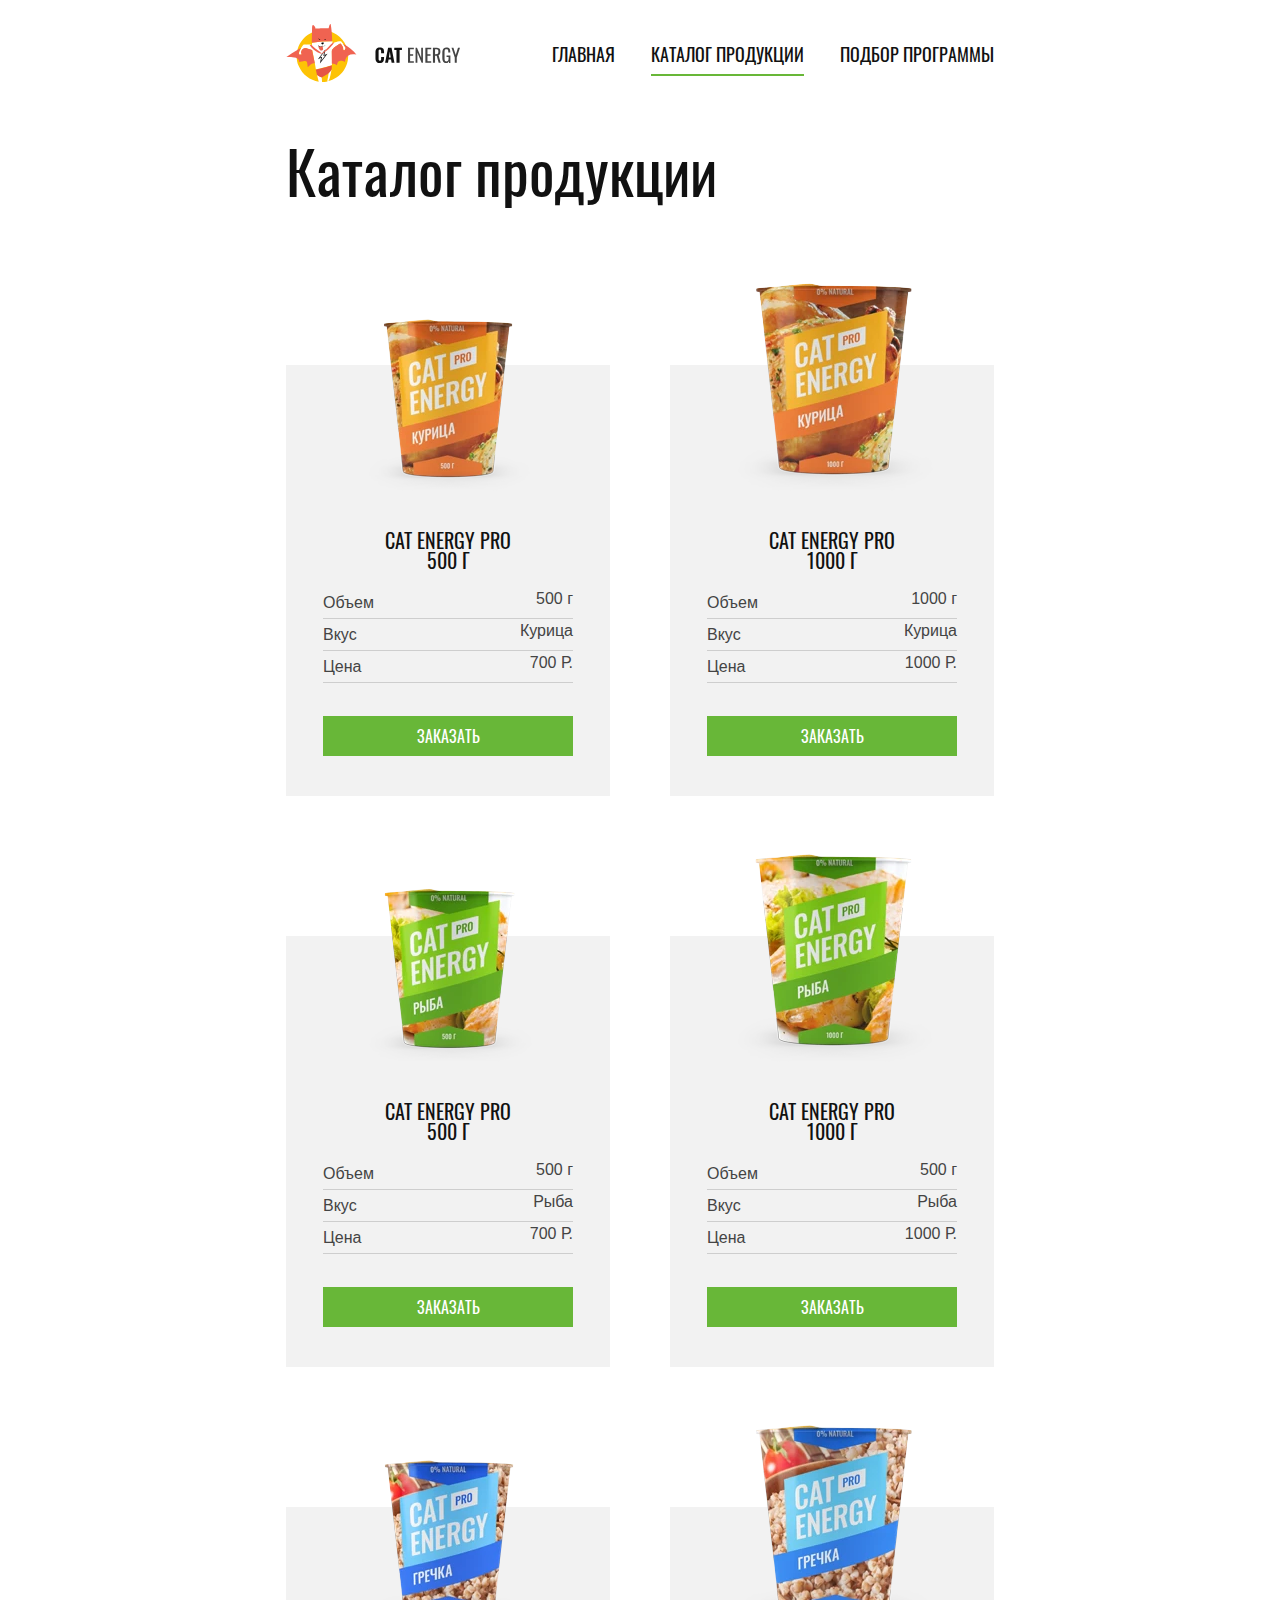
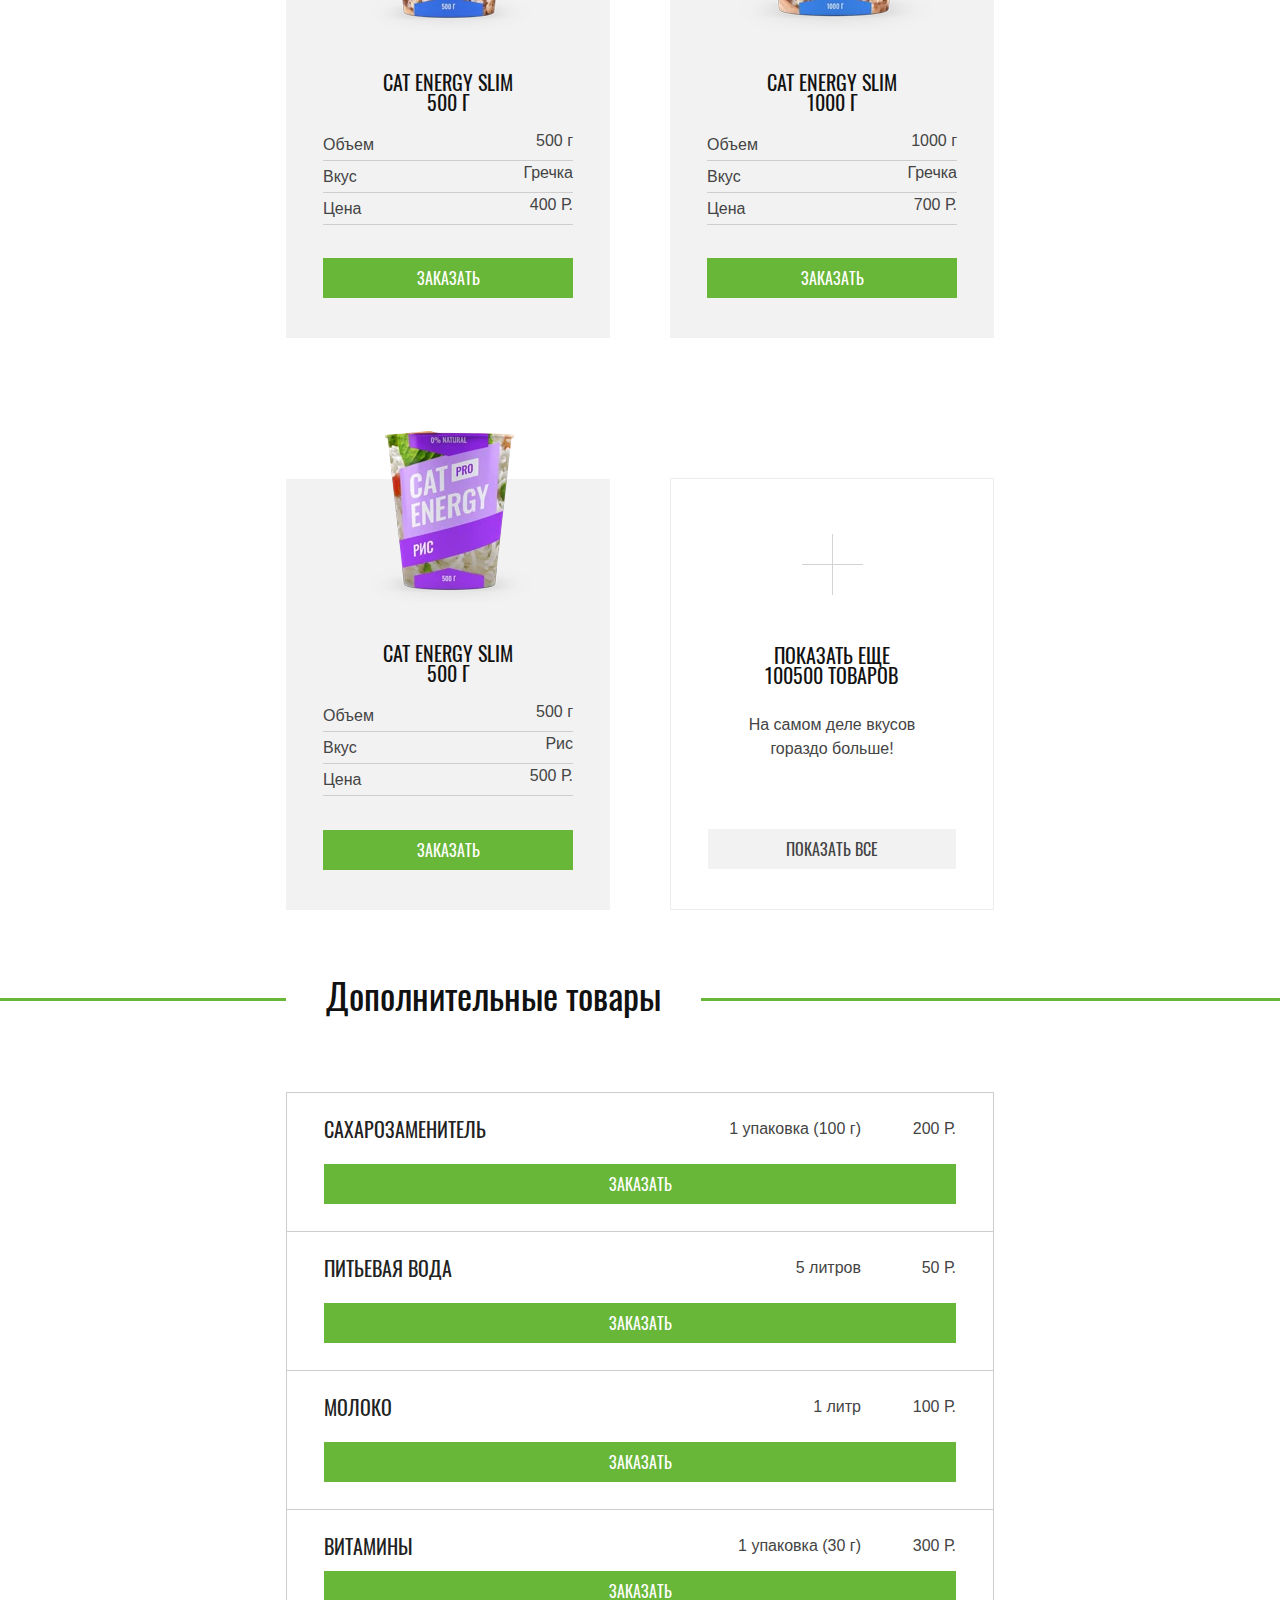
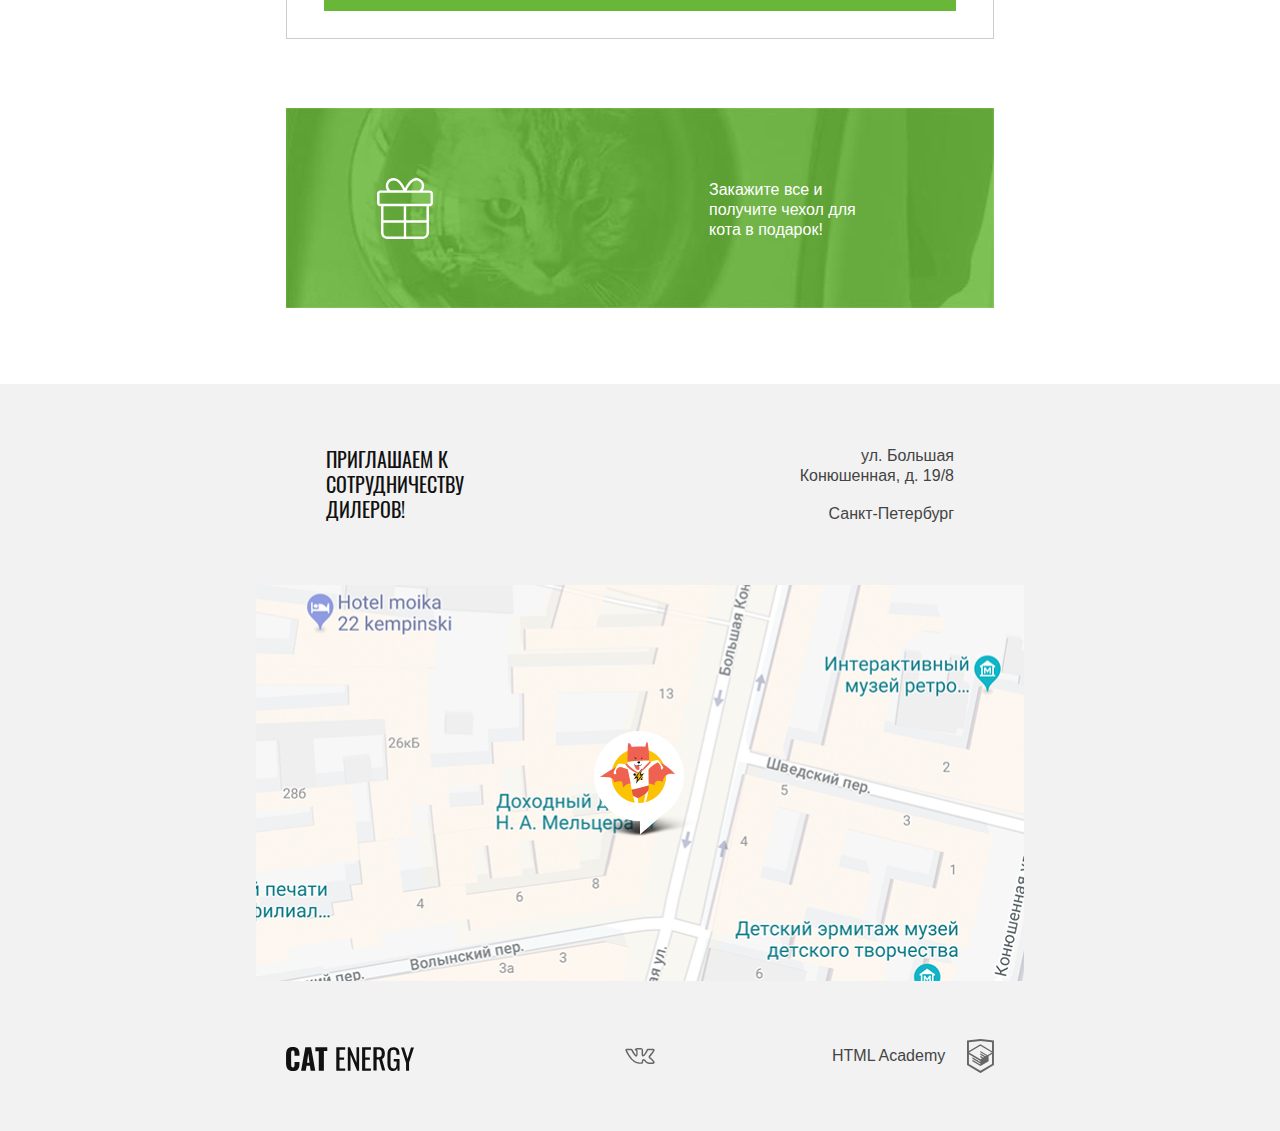
==== commit f372a833: "Update catalog.html" ====
--- a/catalog.html
+++ b/catalog.html
@@ -461,18 +461,6 @@
             </svg>
             <p class="visually-hidden">Вконтакте</p>
           </a>
-          <a class="page-footer__social-item page-footer__social-item--insta" href="#">
-            <svg width="17" height="17">
-              <use xlink:href="#icon-insta"></use>
-            </svg>
-            <p class="visually-hidden">Instagram</p>
-          </a>
-          <a class="page-footer__social-item page-footer__social-item--fb" href="#">
-            <svg width="10" height="19">
-              <use xlink:href="#icon-fb"></use>
-            </svg>
-            <p class="visually-hidden">Facebook</p>
-          </a>
         </div>
         <div class="page-footer__copyright">
           <a class="page-footer__copyright-link" href="https://htmlacademy.ru/intensive/adaptive">HTML Academy</a>
